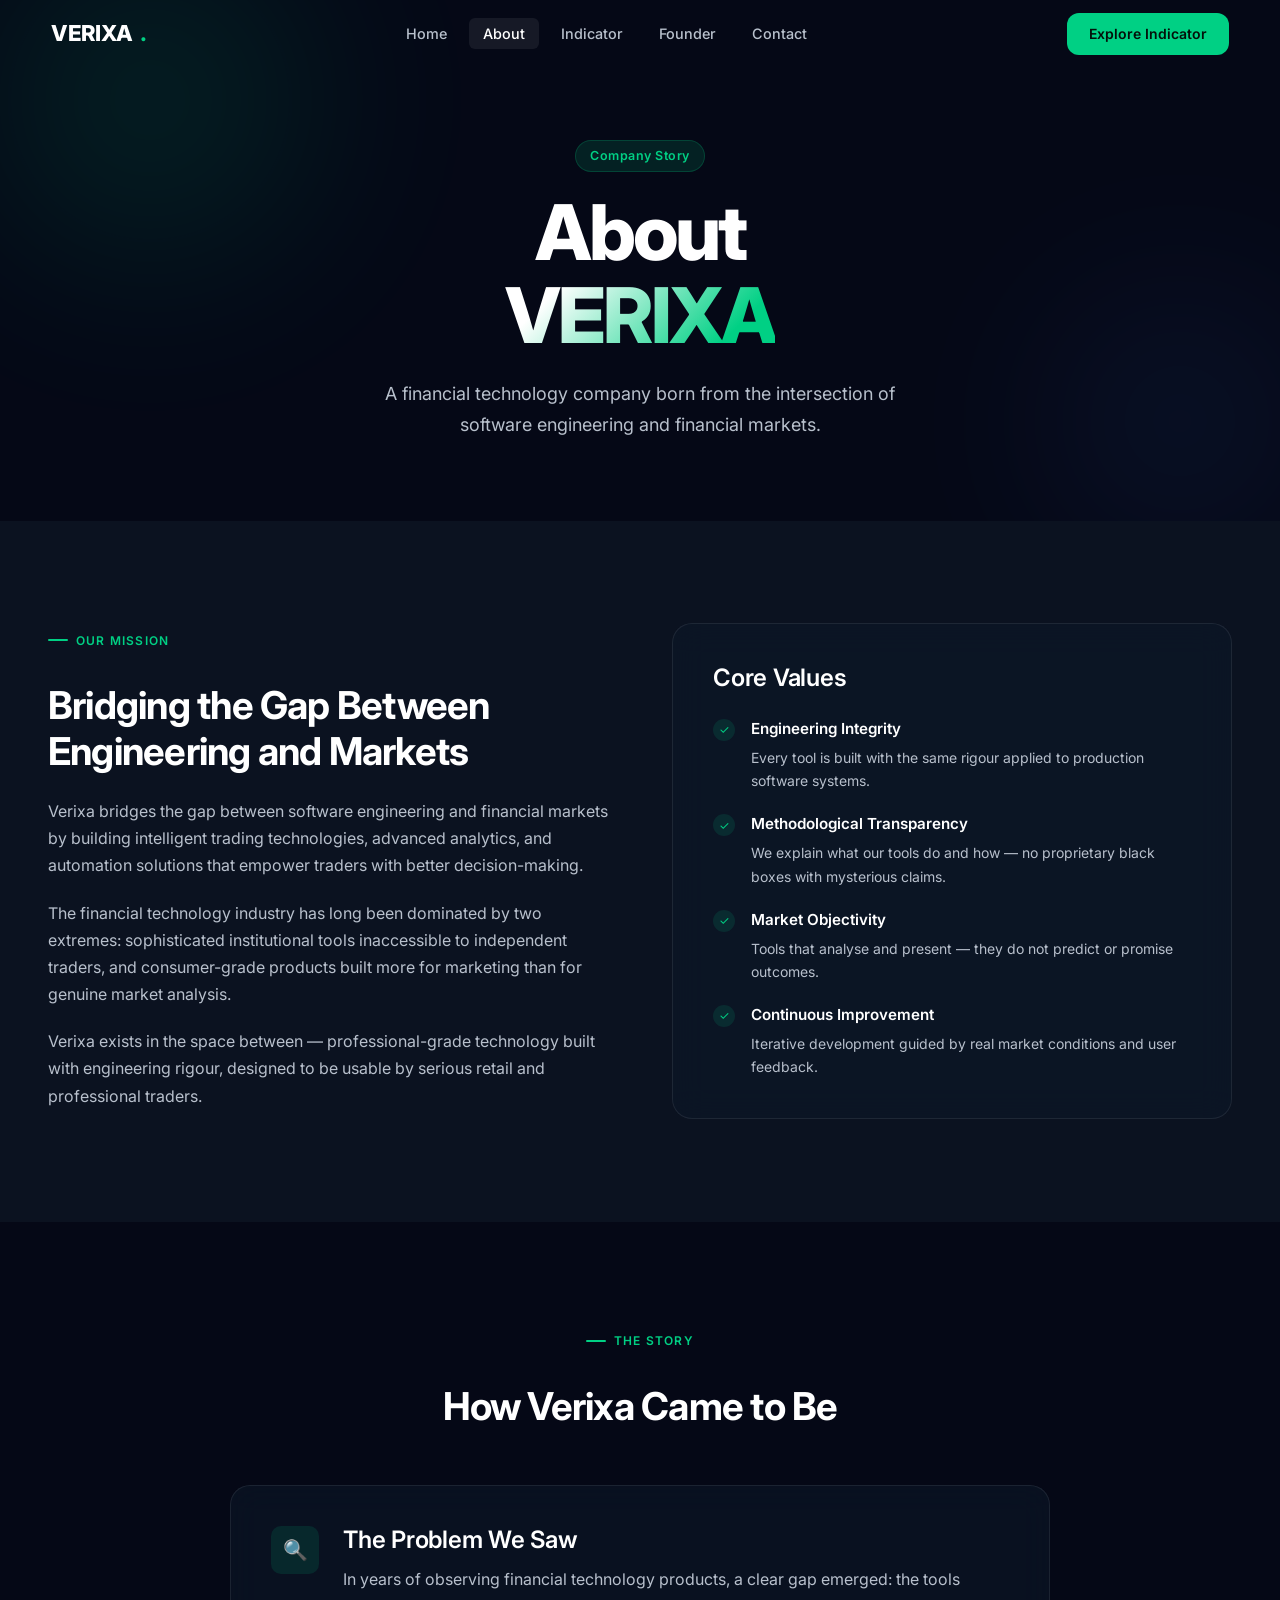
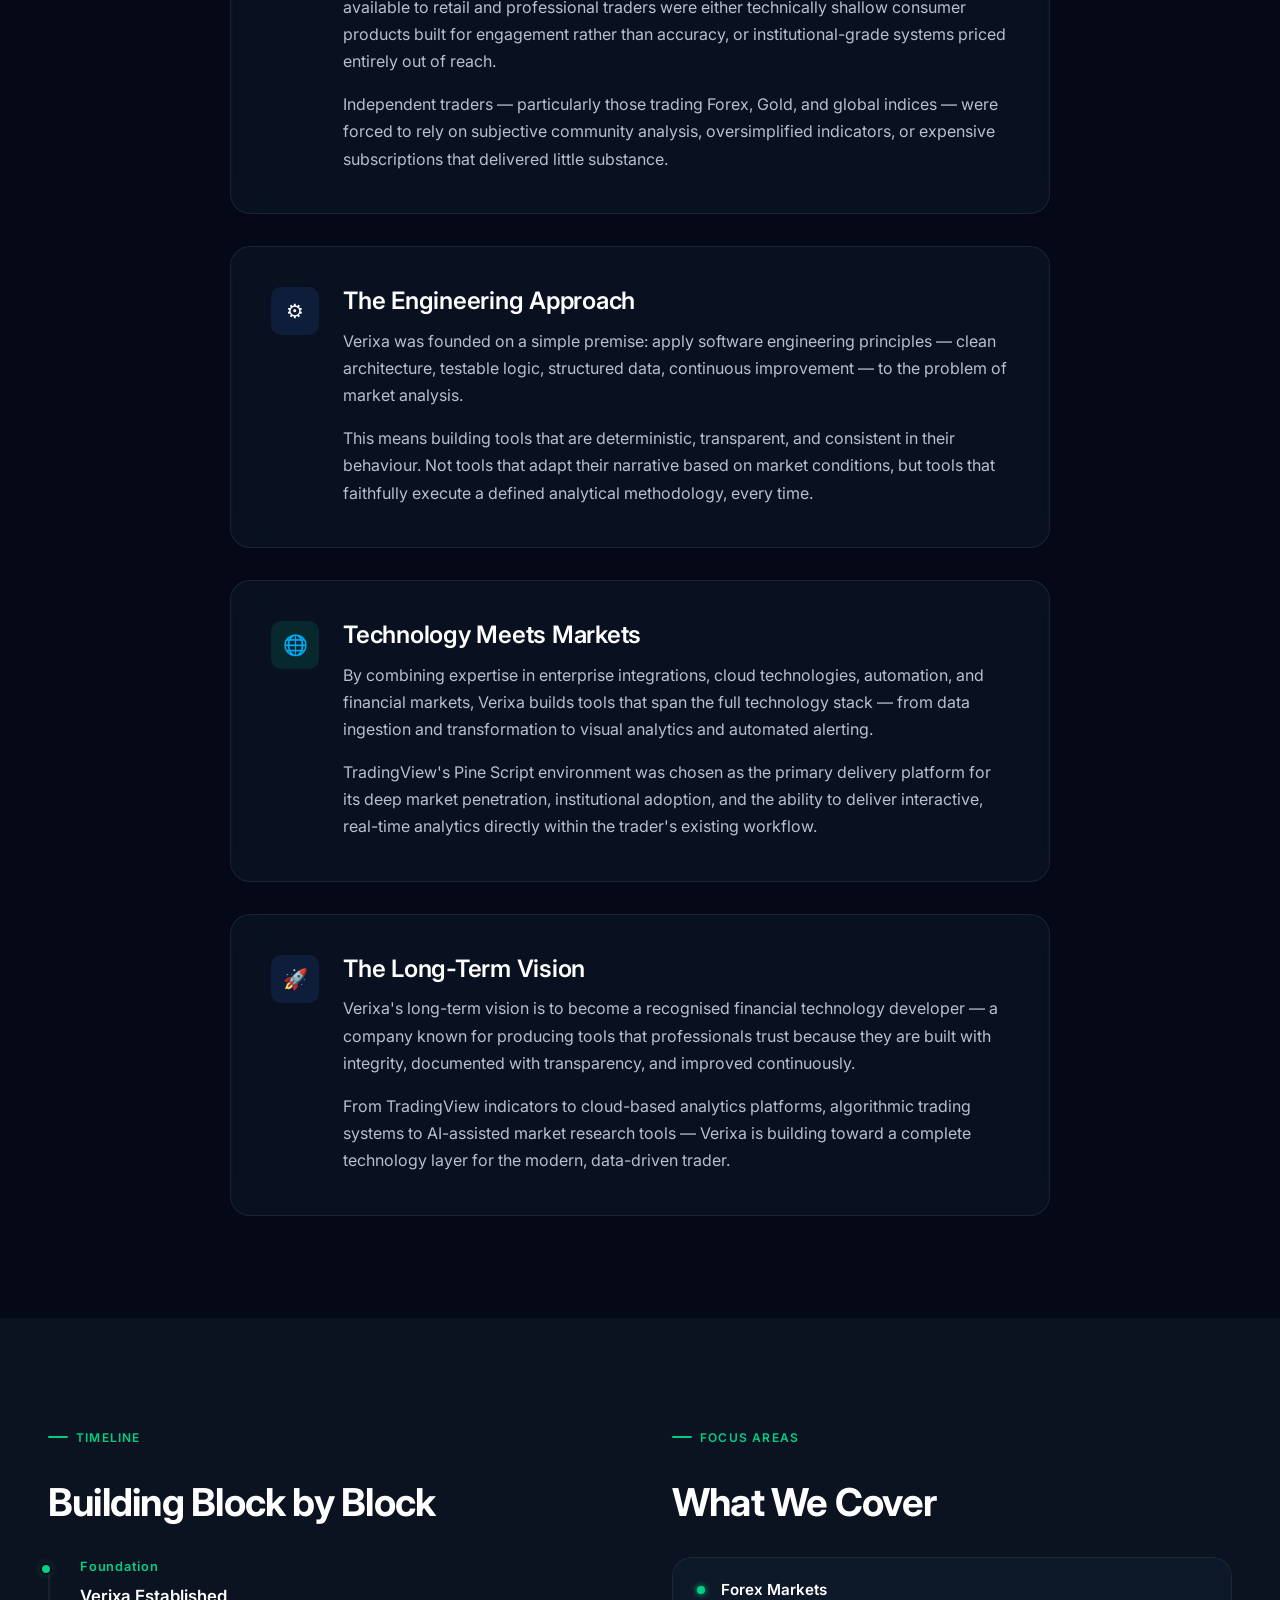
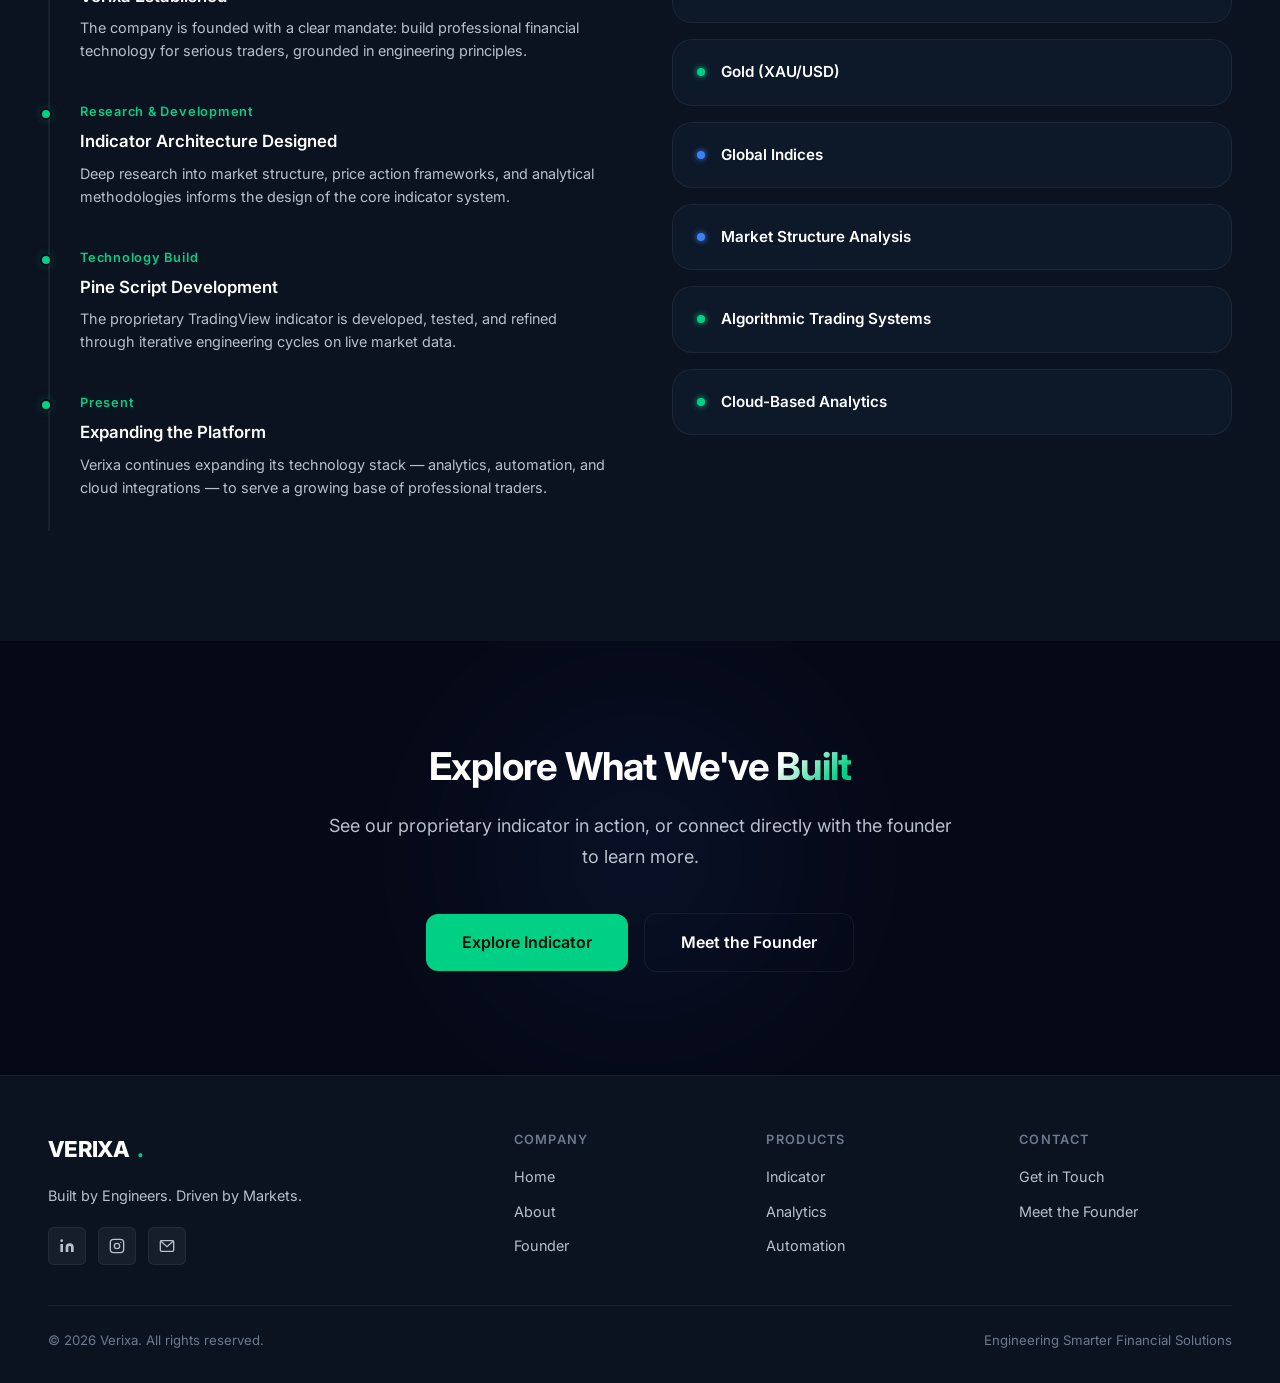
==== about.html @ dce93d3b "Add files via upload" ====
<!DOCTYPE html>
<html lang="en">
<head>
<meta charset="UTF-8" />
<meta name="viewport" content="width=device-width, initial-scale=1.0" />
<title>About — VERIXA | Engineering Smarter Financial Solutions</title>
<meta name="description" content="Learn the story behind Verixa — how a software engineer combined engineering expertise with financial markets to build professional trading technology." />
<link rel="preconnect" href="https://fonts.googleapis.com" />
<link rel="preconnect" href="https://fonts.gstatic.com" crossorigin />
<link rel="stylesheet" href="styles.css" />
</head>
<body>

<!-- ═══ NAVBAR ════════════════════════════════ -->
<nav id="navbar">
  <div class="nav-inner">
    <a href="index.html" class="nav-logo">VERIXA<span class="logo-dot">.</span></a>
    <ul class="nav-links">
      <li><a href="index.html">Home</a></li>
      <li><a href="about.html">About</a></li>
      <li><a href="indicator.html">Indicator</a></li>
      <li><a href="founder.html">Founder</a></li>
      <li><a href="contact.html">Contact</a></li>
    </ul>
    <div class="nav-cta">
      <a href="indicator.html" class="btn btn-primary btn-sm">Explore Indicator</a>
    </div>
    <button class="nav-hamburger" id="hamburger" aria-label="Menu">
      <span></span><span></span><span></span>
    </button>
  </div>
</nav>
<div class="mobile-menu" id="mobile-menu">
  <ul>
    <li><a href="index.html">Home</a></li>
    <li><a href="about.html">About</a></li>
    <li><a href="indicator.html">Indicator</a></li>
    <li><a href="founder.html">Founder</a></li>
    <li><a href="contact.html">Contact</a></li>
  </ul>
  <div class="mobile-cta">
    <a href="indicator.html" class="btn btn-primary">Explore Indicator</a>
    <a href="founder.html" class="btn btn-outline">Contact Founder</a>
  </div>
</div>

<!-- ═══ PAGE HERO ══════════════════════════════ -->
<section class="page-hero" style="position:relative; overflow:hidden;">
  <div class="orb orb-green" style="width:500px;height:500px;top:-150px;left:-100px; opacity:0.15;"></div>
  <div class="orb orb-blue"  style="width:400px;height:400px;bottom:-100px;right:-100px; opacity:0.1;"></div>
  <div class="container" style="position:relative;z-index:1;">
    <div class="badge badge-green animate-fadeup" style="margin-bottom:1.25rem;">Company Story</div>
    <h1 class="display-xl animate-fadeup delay-1" style="max-width:700px; margin:0 auto 1.25rem;">About<br><span class="gradient-text">VERIXA</span></h1>
    <p class="body-lg text-muted animate-fadeup delay-2" style="max-width:580px; margin:0 auto;">
      A financial technology company born from the intersection of software engineering and financial markets.
    </p>
  </div>
</section>

<!-- ═══ MISSION ═══════════════════════════════ -->
<section class="section" style="background:var(--bg-primary);">
  <div class="container">
    <div style="display:grid; grid-template-columns:1fr 1fr; gap:4rem; align-items:start;">
      <div class="reveal">
        <div class="section-eyebrow label">Our Mission</div>
        <h2 class="display-md" style="margin:1rem 0 1.5rem;">Bridging the Gap Between Engineering and Markets</h2>
        <p class="body-md text-muted" style="margin-bottom:1.25rem;">
          Verixa bridges the gap between software engineering and financial markets by building intelligent trading technologies, advanced analytics, and automation solutions that empower traders with better decision-making.
        </p>
        <p class="body-md text-muted" style="margin-bottom:1.25rem;">
          The financial technology industry has long been dominated by two extremes: sophisticated institutional tools inaccessible to independent traders, and consumer-grade products built more for marketing than for genuine market analysis.
        </p>
        <p class="body-md text-muted">
          Verixa exists in the space between — professional-grade technology built with engineering rigour, designed to be usable by serious retail and professional traders.
        </p>
      </div>
      <div class="reveal delay-2">
        <div class="glass" style="padding:2.5rem;">
          <h3 class="display-sm" style="margin-bottom:1.5rem;">Core Values</h3>
          <div style="display:flex; flex-direction:column; gap:1.25rem;">
            <div class="feature-item">
              <div class="feature-check">✓</div>
              <div>
                <div style="font-weight:600; font-size:0.95rem; margin-bottom:0.3rem;">Engineering Integrity</div>
                <p class="body-sm text-muted">Every tool is built with the same rigour applied to production software systems.</p>
              </div>
            </div>
            <div class="feature-item">
              <div class="feature-check">✓</div>
              <div>
                <div style="font-weight:600; font-size:0.95rem; margin-bottom:0.3rem;">Methodological Transparency</div>
                <p class="body-sm text-muted">We explain what our tools do and how — no proprietary black boxes with mysterious claims.</p>
              </div>
            </div>
            <div class="feature-item">
              <div class="feature-check">✓</div>
              <div>
                <div style="font-weight:600; font-size:0.95rem; margin-bottom:0.3rem;">Market Objectivity</div>
                <p class="body-sm text-muted">Tools that analyse and present — they do not predict or promise outcomes.</p>
              </div>
            </div>
            <div class="feature-item">
              <div class="feature-check">✓</div>
              <div>
                <div style="font-weight:600; font-size:0.95rem; margin-bottom:0.3rem;">Continuous Improvement</div>
                <p class="body-sm text-muted">Iterative development guided by real market conditions and user feedback.</p>
              </div>
            </div>
          </div>
        </div>
      </div>
    </div>
  </div>
</section>

<!-- ═══ STORY ══════════════════════════════════ -->
<section class="section">
  <div class="container">
    <div class="section-header reveal">
      <div class="section-eyebrow label">The Story</div>
      <h2 class="display-md" style="margin:1rem 0 1rem;">How Verixa Came to Be</h2>
    </div>
    <div style="max-width:820px; margin:0 auto; display:flex; flex-direction:column; gap:2rem;">
      <div class="glass reveal" style="padding:2.5rem;">
        <div style="display:flex; gap:1.5rem; align-items:flex-start;">
          <div style="width:48px; height:48px; background:var(--green-dim); border-radius:10px; display:flex; align-items:center; justify-content:center; flex-shrink:0; font-size:1.25rem;">🔍</div>
          <div>
            <h3 class="display-sm" style="margin-bottom:0.75rem;">The Problem We Saw</h3>
            <p class="body-md text-muted" style="margin-bottom:1rem;">
              In years of observing financial technology products, a clear gap emerged: the tools available to retail and professional traders were either technically shallow consumer products built for engagement rather than accuracy, or institutional-grade systems priced entirely out of reach.
            </p>
            <p class="body-md text-muted">
              Independent traders — particularly those trading Forex, Gold, and global indices — were forced to rely on subjective community analysis, oversimplified indicators, or expensive subscriptions that delivered little substance.
            </p>
          </div>
        </div>
      </div>

      <div class="glass reveal delay-1" style="padding:2.5rem;">
        <div style="display:flex; gap:1.5rem; align-items:flex-start;">
          <div style="width:48px; height:48px; background:var(--blue-dim); border-radius:10px; display:flex; align-items:center; justify-content:center; flex-shrink:0; font-size:1.25rem;">⚙️</div>
          <div>
            <h3 class="display-sm" style="margin-bottom:0.75rem;">The Engineering Approach</h3>
            <p class="body-md text-muted" style="margin-bottom:1rem;">
              Verixa was founded on a simple premise: apply software engineering principles — clean architecture, testable logic, structured data, continuous improvement — to the problem of market analysis.
            </p>
            <p class="body-md text-muted">
              This means building tools that are deterministic, transparent, and consistent in their behaviour. Not tools that adapt their narrative based on market conditions, but tools that faithfully execute a defined analytical methodology, every time.
            </p>
          </div>
        </div>
      </div>

      <div class="glass reveal delay-2" style="padding:2.5rem;">
        <div style="display:flex; gap:1.5rem; align-items:flex-start;">
          <div style="width:48px; height:48px; background:var(--green-dim); border-radius:10px; display:flex; align-items:center; justify-content:center; flex-shrink:0; font-size:1.25rem;">🌐</div>
          <div>
            <h3 class="display-sm" style="margin-bottom:0.75rem;">Technology Meets Markets</h3>
            <p class="body-md text-muted" style="margin-bottom:1rem;">
              By combining expertise in enterprise integrations, cloud technologies, automation, and financial markets, Verixa builds tools that span the full technology stack — from data ingestion and transformation to visual analytics and automated alerting.
            </p>
            <p class="body-md text-muted">
              TradingView's Pine Script environment was chosen as the primary delivery platform for its deep market penetration, institutional adoption, and the ability to deliver interactive, real-time analytics directly within the trader's existing workflow.
            </p>
          </div>
        </div>
      </div>

      <div class="glass reveal delay-3" style="padding:2.5rem;">
        <div style="display:flex; gap:1.5rem; align-items:flex-start;">
          <div style="width:48px; height:48px; background:var(--blue-dim); border-radius:10px; display:flex; align-items:center; justify-content:center; flex-shrink:0; font-size:1.25rem;">🚀</div>
          <div>
            <h3 class="display-sm" style="margin-bottom:0.75rem;">The Long-Term Vision</h3>
            <p class="body-md text-muted" style="margin-bottom:1rem;">
              Verixa's long-term vision is to become a recognised financial technology developer — a company known for producing tools that professionals trust because they are built with integrity, documented with transparency, and improved continuously.
            </p>
            <p class="body-md text-muted">
              From TradingView indicators to cloud-based analytics platforms, algorithmic trading systems to AI-assisted market research tools — Verixa is building toward a complete technology layer for the modern, data-driven trader.
            </p>
          </div>
        </div>
      </div>
    </div>
  </div>
</section>

<!-- ═══ TIMELINE ═══════════════════════════════ -->
<section class="section" style="background:var(--bg-primary);">
  <div class="container">
    <div style="display:grid; grid-template-columns:1fr 1fr; gap:4rem; align-items:start;">
      <div class="reveal">
        <div class="section-eyebrow label">Timeline</div>
        <h2 class="display-md" style="margin:1rem 0 2rem;">Building Block by Block</h2>
        <div class="timeline">
          <div class="timeline-item">
            <div class="timeline-year">Foundation</div>
            <div class="timeline-title">Verixa Established</div>
            <div class="timeline-desc">The company is founded with a clear mandate: build professional financial technology for serious traders, grounded in engineering principles.</div>
          </div>
          <div class="timeline-item">
            <div class="timeline-year">Research & Development</div>
            <div class="timeline-title">Indicator Architecture Designed</div>
            <div class="timeline-desc">Deep research into market structure, price action frameworks, and analytical methodologies informs the design of the core indicator system.</div>
          </div>
          <div class="timeline-item">
            <div class="timeline-year">Technology Build</div>
            <div class="timeline-title">Pine Script Development</div>
            <div class="timeline-desc">The proprietary TradingView indicator is developed, tested, and refined through iterative engineering cycles on live market data.</div>
          </div>
          <div class="timeline-item">
            <div class="timeline-year">Present</div>
            <div class="timeline-title">Expanding the Platform</div>
            <div class="timeline-desc">Verixa continues expanding its technology stack — analytics, automation, and cloud integrations — to serve a growing base of professional traders.</div>
          </div>
        </div>
      </div>
      <div class="reveal delay-2">
        <div class="section-eyebrow label">Focus Areas</div>
        <h2 class="display-md" style="margin:1rem 0 2rem;">What We Cover</h2>
        <div style="display:flex; flex-direction:column; gap:1rem;">
          <div class="card" style="padding:1.25rem 1.5rem;">
            <div class="flex items-center gap-2">
              <div style="width:8px;height:8px;border-radius:50%;background:var(--green);flex-shrink:0;box-shadow:0 0 6px var(--green);"></div>
              <span style="font-weight:600; font-size:0.95rem;">Forex Markets</span>
            </div>
          </div>
          <div class="card" style="padding:1.25rem 1.5rem;">
            <div class="flex items-center gap-2">
              <div style="width:8px;height:8px;border-radius:50%;background:var(--green);flex-shrink:0;box-shadow:0 0 6px var(--green);"></div>
              <span style="font-weight:600; font-size:0.95rem;">Gold (XAU/USD)</span>
            </div>
          </div>
          <div class="card" style="padding:1.25rem 1.5rem;">
            <div class="flex items-center gap-2">
              <div style="width:8px;height:8px;border-radius:50%;background:var(--blue);flex-shrink:0;box-shadow:0 0 6px var(--blue);"></div>
              <span style="font-weight:600; font-size:0.95rem;">Global Indices</span>
            </div>
          </div>
          <div class="card" style="padding:1.25rem 1.5rem;">
            <div class="flex items-center gap-2">
              <div style="width:8px;height:8px;border-radius:50%;background:var(--blue);flex-shrink:0;box-shadow:0 0 6px var(--blue);"></div>
              <span style="font-weight:600; font-size:0.95rem;">Market Structure Analysis</span>
            </div>
          </div>
          <div class="card" style="padding:1.25rem 1.5rem;">
            <div class="flex items-center gap-2">
              <div style="width:8px;height:8px;border-radius:50%;background:var(--green);flex-shrink:0;box-shadow:0 0 6px var(--green);"></div>
              <span style="font-weight:600; font-size:0.95rem;">Algorithmic Trading Systems</span>
            </div>
          </div>
          <div class="card" style="padding:1.25rem 1.5rem;">
            <div class="flex items-center gap-2">
              <div style="width:8px;height:8px;border-radius:50%;background:var(--green);flex-shrink:0;box-shadow:0 0 6px var(--green);"></div>
              <span style="font-weight:600; font-size:0.95rem;">Cloud-Based Analytics</span>
            </div>
          </div>
        </div>
      </div>
    </div>
  </div>
</section>

<!-- ═══ CTA ════════════════════════════════════ -->
<section class="section" style="position:relative; overflow:hidden;">
  <div class="orb orb-blue" style="width:500px;height:500px;top:50%;left:50%;transform:translate(-50%,-50%); opacity:0.1;"></div>
  <div class="container" style="position:relative;z-index:1;">
    <div class="reveal" style="text-align:center; max-width:640px; margin:0 auto;">
      <h2 class="display-md" style="margin-bottom:1.25rem;">Explore What We've <span class="gradient-text">Built</span></h2>
      <p class="body-lg text-muted" style="margin-bottom:2.5rem;">See our proprietary indicator in action, or connect directly with the founder to learn more.</p>
      <div class="flex items-center justify-center gap-2" style="flex-wrap:wrap;">
        <a href="indicator.html" class="btn btn-primary btn-lg">Explore Indicator</a>
        <a href="founder.html" class="btn btn-outline btn-lg">Meet the Founder</a>
      </div>
    </div>
  </div>
</section>

<!-- ═══ FOOTER ════════════════════════════════ -->
<footer id="footer">
  <div class="container">
    <div class="footer-grid">
      <div class="footer-brand">
        <a href="index.html" class="nav-logo" style="display:inline-flex; margin-bottom:0.5rem;">VERIXA<span class="logo-dot">.</span></a>
        <p class="tagline">Built by Engineers. Driven by Markets.</p>
        <div class="footer-socials">
          <a href="https://www.linkedin.com/in/mohamedhanas" target="_blank" rel="noopener" class="footer-social-btn" aria-label="LinkedIn">
            <svg width="16" height="16" viewBox="0 0 24 24" fill="currentColor"><path d="M16 8a6 6 0 0 1 6 6v7h-4v-7a2 2 0 0 0-2-2 2 2 0 0 0-2 2v7h-4v-7a6 6 0 0 1 6-6zM2 9h4v12H2z"/><circle cx="4" cy="4" r="2"/></svg>
          </a>
          <a href="https://www.instagram.com/the.pipsociety?igsh=Z25vYmlnbmc1anJz&utm_source=qr" target="_blank" rel="noopener" class="footer-social-btn" aria-label="Instagram">
            <svg width="16" height="16" viewBox="0 0 24 24" fill="none" stroke="currentColor" stroke-width="2" stroke-linecap="round" stroke-linejoin="round"><rect x="2" y="2" width="20" height="20" rx="5" ry="5"/><circle cx="12" cy="12" r="4"/><circle cx="17.5" cy="6.5" r="1" fill="currentColor" stroke="none"/></svg>
          </a>
          <a href="mailto:mohamedhanaskkl@gmail.com" class="footer-social-btn" aria-label="Email">
            <svg width="16" height="16" viewBox="0 0 24 24" fill="none" stroke="currentColor" stroke-width="2"><rect x="2" y="4" width="20" height="16" rx="2"/><polyline points="2,4 12,13 22,4"/></svg>
          </a>
        </div>
      </div>
      <div class="footer-col">
        <h4>Company</h4>
        <ul>
          <li><a href="index.html">Home</a></li>
          <li><a href="about.html">About</a></li>
          <li><a href="founder.html">Founder</a></li>
        </ul>
      </div>
      <div class="footer-col">
        <h4>Products</h4>
        <ul>
          <li><a href="indicator.html">Indicator</a></li>
          <li><a href="indicator.html">Analytics</a></li>
          <li><a href="indicator.html">Automation</a></li>
        </ul>
      </div>
      <div class="footer-col">
        <h4>Contact</h4>
        <ul>
          <li><a href="contact.html">Get in Touch</a></li>
          <li><a href="founder.html">Meet the Founder</a></li>
        </ul>
      </div>
    </div>
    <div class="footer-bottom">
      <span>© 2026 Verixa. All rights reserved.</span>
      <span>Engineering Smarter Financial Solutions</span>
    </div>
  </div>
</footer>

<script src="script.js"></script>
</body>
</html>
---- styles.css ----
/* =============================================
   VERIXA — Global Design System
   Built by Engineers. Driven by Markets.
   ============================================= */

@import url('https://fonts.googleapis.com/css2?family=Inter:wght@300;400;500;600;700;800;900&display=swap');

:root {
  --bg-base:        #050816;
  --bg-primary:     #0B1220;
  --bg-card:        #0D1829;
  --bg-card-hover:  #111f35;
  --green:          #00D084;
  --green-dim:      rgba(0, 208, 132, 0.12);
  --green-glow:     rgba(0, 208, 132, 0.25);
  --blue:           #3B82F6;
  --blue-dim:       rgba(59, 130, 246, 0.12);
  --blue-glow:      rgba(59, 130, 246, 0.25);
  --text:           #FFFFFF;
  --text-muted:     #B8C0CC;
  --text-subtle:    #6B7A8F;
  --border:         rgba(255,255,255,0.06);
  --border-active:  rgba(0, 208, 132, 0.3);
  --radius-sm:      6px;
  --radius-md:      12px;
  --radius-lg:      20px;
  --radius-xl:      28px;
  --transition:     all 0.25s cubic-bezier(0.4, 0, 0.2, 1);
  --font:           'Inter', system-ui, sans-serif;
}

*, *::before, *::after { box-sizing: border-box; margin: 0; padding: 0; }

html { scroll-behavior: smooth; font-size: 16px; }

body {
  font-family: var(--font);
  background: var(--bg-base);
  color: var(--text);
  line-height: 1.6;
  -webkit-font-smoothing: antialiased;
  overflow-x: hidden;
}

/* ─── SCROLLBAR ─────────────────────────────── */
::-webkit-scrollbar { width: 6px; }
::-webkit-scrollbar-track { background: var(--bg-base); }
::-webkit-scrollbar-thumb { background: #1e2d45; border-radius: 3px; }
::-webkit-scrollbar-thumb:hover { background: var(--green); }

/* ─── TYPOGRAPHY ────────────────────────────── */
h1, h2, h3, h4, h5 { line-height: 1.2; font-weight: 700; letter-spacing: -0.02em; }

.display-xl { font-size: clamp(2.4rem, 6vw, 4.8rem); font-weight: 800; line-height: 1.08; letter-spacing: -0.04em; }
.display-lg { font-size: clamp(2rem, 4.5vw, 3.6rem); font-weight: 700; letter-spacing: -0.03em; }
.display-md { font-size: clamp(1.5rem, 3vw, 2.4rem); font-weight: 700; letter-spacing: -0.02em; }
.display-sm { font-size: clamp(1.15rem, 2vw, 1.5rem); font-weight: 600; letter-spacing: -0.01em; }

.body-lg   { font-size: 1.125rem; line-height: 1.75; }
.body-md   { font-size: 1rem;     line-height: 1.7; }
.body-sm   { font-size: 0.875rem; line-height: 1.65; }
.label     { font-size: 0.75rem;  font-weight: 600; letter-spacing: 0.1em; text-transform: uppercase; }

.text-green   { color: var(--green); }
.text-blue    { color: var(--blue); }
.text-muted   { color: var(--text-muted); }
.text-subtle  { color: var(--text-subtle); }

/* ─── GRADIENT TEXT ─────────────────────────── */
.gradient-text {
  background: linear-gradient(135deg, #fff 20%, var(--green) 80%);
  -webkit-background-clip: text;
  -webkit-text-fill-color: transparent;
  background-clip: text;
}
.gradient-text-blue {
  background: linear-gradient(135deg, #fff 20%, var(--blue) 80%);
  -webkit-background-clip: text;
  -webkit-text-fill-color: transparent;
  background-clip: text;
}

/* ─── BUTTONS ───────────────────────────────── */
.btn {
  display: inline-flex; align-items: center; gap: 8px;
  padding: 13px 28px; border-radius: var(--radius-md);
  font-family: var(--font); font-size: 0.9375rem; font-weight: 600;
  text-decoration: none; border: none; cursor: pointer;
  transition: var(--transition); white-space: nowrap; position: relative; overflow: hidden;
}
.btn-primary {
  background: var(--green);
  color: #04100a;
}
.btn-primary:hover {
  background: #00e891;
  box-shadow: 0 0 28px var(--green-glow), 0 4px 20px rgba(0,208,132,0.3);
  transform: translateY(-1px);
}
.btn-outline {
  background: transparent;
  color: var(--text);
  border: 1px solid var(--border);
}
.btn-outline:hover {
  border-color: rgba(255,255,255,0.25);
  background: rgba(255,255,255,0.05);
  transform: translateY(-1px);
}
.btn-ghost {
  background: transparent; color: var(--text-muted);
  padding: 10px 20px;
}
.btn-ghost:hover { color: var(--text); }
.btn-sm { padding: 10px 22px; font-size: 0.875rem; }
.btn-lg { padding: 16px 36px; font-size: 1rem; }

/* ─── NAVIGATION ────────────────────────────── */
#navbar {
  position: fixed; top: 0; left: 0; right: 0; z-index: 1000;
  padding: 0 clamp(1.5rem, 4vw, 4rem);
  transition: var(--transition);
  background: transparent;
}
#navbar.scrolled {
  background: rgba(5, 8, 22, 0.88);
  backdrop-filter: blur(20px) saturate(180%);
  -webkit-backdrop-filter: blur(20px) saturate(180%);
  border-bottom: 1px solid var(--border);
}
.nav-inner {
  max-width: 1280px; margin: 0 auto;
  display: flex; align-items: center; justify-content: space-between;
  height: 68px;
}
.nav-logo {
  font-size: 1.375rem; font-weight: 800; letter-spacing: -0.03em;
  color: var(--text); text-decoration: none; display: flex; align-items: center; gap: 8px;
}
.nav-logo .logo-dot { color: var(--green); }
.nav-links {
  display: flex; align-items: center; gap: 8px; list-style: none;
}
.nav-links a {
  color: var(--text-muted); text-decoration: none;
  font-size: 0.9rem; font-weight: 500; padding: 7px 14px;
  border-radius: var(--radius-sm); transition: var(--transition);
}
.nav-links a:hover, .nav-links a.active { color: var(--text); background: rgba(255,255,255,0.07); }
.nav-cta { display: flex; align-items: center; gap: 12px; }
.nav-hamburger {
  display: none; flex-direction: column; gap: 5px;
  cursor: pointer; padding: 8px; background: none; border: none;
}
.nav-hamburger span {
  width: 24px; height: 2px; background: var(--text-muted);
  border-radius: 2px; transition: var(--transition); display: block;
}
.mobile-menu {
  display: none; position: fixed; top: 68px; left: 0; right: 0;
  background: rgba(5,8,22,0.97); backdrop-filter: blur(20px);
  border-bottom: 1px solid var(--border); padding: 1.5rem; z-index: 999;
}
.mobile-menu.open { display: block; }
.mobile-menu ul { list-style: none; display: flex; flex-direction: column; gap: 6px; }
.mobile-menu a {
  display: block; padding: 12px 16px; color: var(--text-muted);
  text-decoration: none; font-weight: 500; border-radius: var(--radius-sm);
  transition: var(--transition);
}
.mobile-menu a:hover { color: var(--text); background: rgba(255,255,255,0.07); }
.mobile-menu .mobile-cta { margin-top: 1.25rem; display: flex; flex-direction: column; gap: 10px; }

/* ─── LAYOUT CONTAINERS ─────────────────────── */
.container {
  max-width: 1280px; margin: 0 auto;
  padding: 0 clamp(1.25rem, 4vw, 3rem);
}
.section { padding: clamp(4rem, 8vw, 7rem) 0; position: relative; }
.section-sm { padding: clamp(2.5rem, 5vw, 4rem) 0; }
.section-header { text-align: center; max-width: 700px; margin: 0 auto 3.5rem; }
.section-eyebrow {
  display: inline-flex; align-items: center; gap: 8px;
  color: var(--green); margin-bottom: 1rem;
}
.section-eyebrow::before {
  content: ''; display: block; width: 20px; height: 2px;
  background: var(--green); border-radius: 2px;
}

/* ─── CARDS ─────────────────────────────────── */
.card {
  background: var(--bg-card);
  border: 1px solid var(--border);
  border-radius: var(--radius-lg);
  padding: 2rem;
  transition: var(--transition);
  position: relative; overflow: hidden;
}
.card:hover {
  border-color: rgba(0,208,132,0.2);
  background: var(--bg-card-hover);
  transform: translateY(-3px);
  box-shadow: 0 20px 50px rgba(0,0,0,0.35);
}
.card-icon {
  width: 48px; height: 48px; border-radius: var(--radius-sm);
  background: var(--green-dim); display: flex; align-items: center; justify-content: center;
  margin-bottom: 1.25rem; font-size: 1.25rem;
}
.card-icon.blue { background: var(--blue-dim); }
.card-title { font-size: 1.0625rem; font-weight: 600; margin-bottom: 0.6rem; }
.card-body { color: var(--text-muted); font-size: 0.9rem; line-height: 1.65; }

/* ─── GLASS CARD ─────────────────────────────── */
.glass {
  background: rgba(13, 24, 41, 0.6);
  backdrop-filter: blur(16px);
  -webkit-backdrop-filter: blur(16px);
  border: 1px solid rgba(255,255,255,0.08);
  border-radius: var(--radius-lg);
}

/* ─── BADGE / TAG ────────────────────────────── */
.badge {
  display: inline-flex; align-items: center; gap: 6px;
  padding: 5px 14px; border-radius: 100px;
  font-size: 0.78rem; font-weight: 600; letter-spacing: 0.04em;
}
.badge-green { background: var(--green-dim); color: var(--green); border: 1px solid rgba(0,208,132,0.2); }
.badge-blue  { background: var(--blue-dim);  color: var(--blue);  border: 1px solid rgba(59,130,246,0.2); }

/* ─── GRID LAYOUTS ───────────────────────────── */
.grid-2 { display: grid; grid-template-columns: repeat(2, 1fr); gap: 1.5rem; }
.grid-3 { display: grid; grid-template-columns: repeat(3, 1fr); gap: 1.5rem; }
.grid-4 { display: grid; grid-template-columns: repeat(4, 1fr); gap: 1.25rem; }

/* ─── DIVIDER ────────────────────────────────── */
.divider { width: 100%; height: 1px; background: var(--border); margin: 0; }

/* ─── STAT COUNTER ───────────────────────────── */
.stat-value { font-size: clamp(2rem, 4vw, 3.25rem); font-weight: 800; letter-spacing: -0.04em; color: var(--text); }
.stat-label { font-size: 0.875rem; color: var(--text-muted); font-weight: 500; margin-top: 4px; }

/* ─── ANIMATIONS ─────────────────────────────── */
@keyframes fadeUp {
  from { opacity: 0; transform: translateY(28px); }
  to   { opacity: 1; transform: translateY(0); }
}
@keyframes fadeIn {
  from { opacity: 0; } to { opacity: 1; }
}
@keyframes pulse-glow {
  0%, 100% { box-shadow: 0 0 20px var(--green-glow); }
  50%       { box-shadow: 0 0 45px var(--green-glow), 0 0 80px rgba(0,208,132,0.12); }
}
@keyframes float {
  0%, 100% { transform: translateY(0); }
  50%       { transform: translateY(-12px); }
}
@keyframes gridMove {
  from { background-position: 0 0; }
  to   { background-position: 40px 40px; }
}
@keyframes shimmer {
  from { background-position: -200% 0; }
  to   { background-position:  200% 0; }
}
@keyframes rotateSlow {
  from { transform: rotate(0deg); }
  to   { transform: rotate(360deg); }
}
@keyframes blinkCaret {
  0%, 100% { opacity: 1; } 50% { opacity: 0; }
}

.animate-fadeup   { animation: fadeUp 0.65s cubic-bezier(0.4, 0, 0.2, 1) both; }
.animate-fadein   { animation: fadeIn 0.65s both; }
.delay-1 { animation-delay: 0.1s; }
.delay-2 { animation-delay: 0.2s; }
.delay-3 { animation-delay: 0.3s; }
.delay-4 { animation-delay: 0.4s; }
.delay-5 { animation-delay: 0.5s; }

/* scroll-reveal */
.reveal { opacity: 0; transform: translateY(30px); transition: opacity 0.7s ease, transform 0.7s ease; }
.reveal.visible { opacity: 1; transform: translateY(0); }

/* ─── FORM ELEMENTS ──────────────────────────── */
.form-group { display: flex; flex-direction: column; gap: 8px; }
.form-label { font-size: 0.875rem; font-weight: 500; color: var(--text-muted); }
.form-input, .form-select, .form-textarea {
  width: 100%; padding: 13px 16px;
  background: rgba(11, 18, 32, 0.8); border: 1px solid var(--border);
  border-radius: var(--radius-md); color: var(--text);
  font-family: var(--font); font-size: 0.9375rem;
  transition: var(--transition); outline: none;
}
.form-textarea { resize: vertical; min-height: 130px; }
.form-input::placeholder, .form-textarea::placeholder { color: var(--text-subtle); }
.form-input:focus, .form-select:focus, .form-textarea:focus {
  border-color: var(--green); box-shadow: 0 0 0 3px var(--green-dim);
}
.form-select option { background: var(--bg-primary); color: var(--text); }
.form-grid { display: grid; grid-template-columns: 1fr 1fr; gap: 1.25rem; }

/* ─── FOOTER ─────────────────────────────────── */
#footer {
  background: var(--bg-primary);
  border-top: 1px solid var(--border);
  padding: 3.5rem 0 2rem;
}
.footer-grid { display: grid; grid-template-columns: 2fr 1fr 1fr 1fr; gap: 2.5rem; }
.footer-brand .tagline { color: var(--text-muted); font-size: 0.9rem; margin-top: 0.6rem; max-width: 260px; }
.footer-col h4 { font-size: 0.8rem; font-weight: 600; letter-spacing: 0.1em; text-transform: uppercase; color: var(--text-subtle); margin-bottom: 1.1rem; }
.footer-col ul { list-style: none; display: flex; flex-direction: column; gap: 0.55rem; }
.footer-col a { color: var(--text-muted); text-decoration: none; font-size: 0.9rem; transition: var(--transition); }
.footer-col a:hover { color: var(--text); }
.footer-socials { display: flex; gap: 12px; margin-top: 1.25rem; }
.footer-social-btn {
  width: 38px; height: 38px; border-radius: var(--radius-sm);
  background: rgba(255,255,255,0.05); border: 1px solid var(--border);
  display: flex; align-items: center; justify-content: center;
  color: var(--text-muted); text-decoration: none; font-size: 1rem;
  transition: var(--transition);
}
.footer-social-btn:hover { background: var(--green-dim); border-color: var(--border-active); color: var(--green); }
.footer-bottom {
  display: flex; align-items: center; justify-content: space-between;
  margin-top: 2.5rem; padding-top: 1.5rem; border-top: 1px solid var(--border);
  font-size: 0.825rem; color: var(--text-subtle);
}

/* ─── PAGE HERO ──────────────────────────────── */
.page-hero {
  padding: 140px 0 80px;
  text-align: center; position: relative;
}

/* ─── TECH STACK PILLS ───────────────────────── */
.tech-pill {
  display: inline-flex; align-items: center; gap: 8px;
  padding: 10px 20px; border-radius: 100px;
  background: var(--bg-card); border: 1px solid var(--border);
  font-size: 0.875rem; font-weight: 500; color: var(--text-muted);
  transition: var(--transition);
}
.tech-pill:hover { border-color: rgba(59,130,246,0.35); color: var(--text); background: var(--bg-card-hover); }
.tech-pill .pill-icon { font-size: 1.1rem; }

/* ─── TIMELINE ───────────────────────────────── */
.timeline { position: relative; padding-left: 2rem; }
.timeline::before { content: ''; position: absolute; left: 0; top: 8px; bottom: 8px; width: 2px; background: var(--border); }
.timeline-item { position: relative; padding-bottom: 2.5rem; }
.timeline-item::before {
  content: ''; position: absolute; left: -2.5rem; top: 6px;
  width: 12px; height: 12px; border-radius: 50%;
  background: var(--green); border: 2px solid var(--bg-base);
  box-shadow: 0 0 10px var(--green-glow);
}
.timeline-year { color: var(--green); font-size: 0.8rem; font-weight: 600; letter-spacing: 0.06em; margin-bottom: 0.35rem; }
.timeline-title { font-size: 1.05rem; font-weight: 600; margin-bottom: 0.4rem; }
.timeline-desc { color: var(--text-muted); font-size: 0.9rem; line-height: 1.6; }

/* ─── PROFILE ────────────────────────────────── */
.profile-image-wrap {
  width: 200px; height: 200px; border-radius: 50%;
  background: linear-gradient(135deg, var(--blue-dim), var(--green-dim));
  border: 2px solid var(--border-active);
  display: flex; align-items: center; justify-content: center;
  position: relative; overflow: hidden;
  box-shadow: 0 0 40px rgba(0,208,132,0.15);
}
.profile-initials {
  font-size: 3.25rem; font-weight: 800; letter-spacing: -0.04em;
  background: linear-gradient(135deg, var(--green), var(--blue));
  -webkit-background-clip: text; -webkit-text-fill-color: transparent;
}

/* ─── FEATURE LIST ───────────────────────────── */
.feature-item { display: flex; gap: 1rem; align-items: flex-start; }
.feature-check {
  width: 22px; height: 22px; border-radius: 50%;
  background: var(--green-dim); color: var(--green);
  display: flex; align-items: center; justify-content: center;
  font-size: 0.75rem; flex-shrink: 0; margin-top: 2px;
}

/* ─── GLOW ORBS (decorative) ─────────────────── */
.orb {
  position: absolute; border-radius: 50%;
  pointer-events: none; filter: blur(80px); opacity: 0.25;
}
.orb-green { background: radial-gradient(circle, var(--green), transparent 70%); }
.orb-blue  { background: radial-gradient(circle, var(--blue),  transparent 70%); }

/* ─── SUCCESS MESSAGE ────────────────────────── */
.success-msg {
  display: none; text-align: center; padding: 2rem;
  border-radius: var(--radius-lg); background: var(--green-dim);
  border: 1px solid rgba(0,208,132,0.25);
}
.success-msg.show { display: block; animation: fadeUp 0.5s ease; }
.success-icon { font-size: 2.5rem; margin-bottom: 0.75rem; }

/* ─── RESPONSIVE ─────────────────────────────── */
@media (max-width: 1024px) {
  .grid-4 { grid-template-columns: repeat(2, 1fr); }
  .footer-grid { grid-template-columns: 1fr 1fr; }
}
@media (max-width: 768px) {
  .grid-2, .grid-3, .grid-4 { grid-template-columns: 1fr; }
  .form-grid { grid-template-columns: 1fr; }
  .nav-links, .nav-cta .btn { display: none; }
  .nav-hamburger { display: flex; }
  .footer-grid { grid-template-columns: 1fr; gap: 2rem; }
  .footer-bottom { flex-direction: column; gap: 0.75rem; text-align: center; }
}
@media (max-width: 480px) {
  .page-hero { padding: 120px 0 60px; }
}

/* ─── UTILITY ────────────────────────────────── */
.flex   { display: flex; }
.flex-col { flex-direction: column; }
.items-center { align-items: center; }
.justify-center { justify-content: center; }
.justify-between { justify-content: space-between; }
.gap-1  { gap: 0.5rem; }
.gap-2  { gap: 1rem; }
.gap-3  { gap: 1.5rem; }
.gap-4  { gap: 2rem; }
.mt-1   { margin-top: 0.5rem; }
.mt-2   { margin-top: 1rem; }
.mt-3   { margin-top: 1.5rem; }
.mt-4   { margin-top: 2rem; }
.mt-6   { margin-top: 3rem; }
.mb-2   { margin-bottom: 1rem; }
.mb-3   { margin-bottom: 1.5rem; }
.text-center { text-align: center; }
.relative { position: relative; }
.overflow-hidden { overflow: hidden; }
.w-full { width: 100%; }
.max-w-2xl { max-width: 680px; }
.max-w-3xl { max-width: 860px; }
.mx-auto { margin-left: auto; margin-right: auto; }
.hidden { display: none; }

/* ─── STATS GRID RESPONSIVE ─────────────────── */
@media (max-width: 640px) {
  .stats-grid { grid-template-columns: repeat(2, 1fr) !important; }
}

/* ─── FOUNDER PROFILE GRID RESPONSIVE ───────── */
@media (max-width: 860px) {
  .profile-grid { grid-template-columns: 1fr !important; }
}
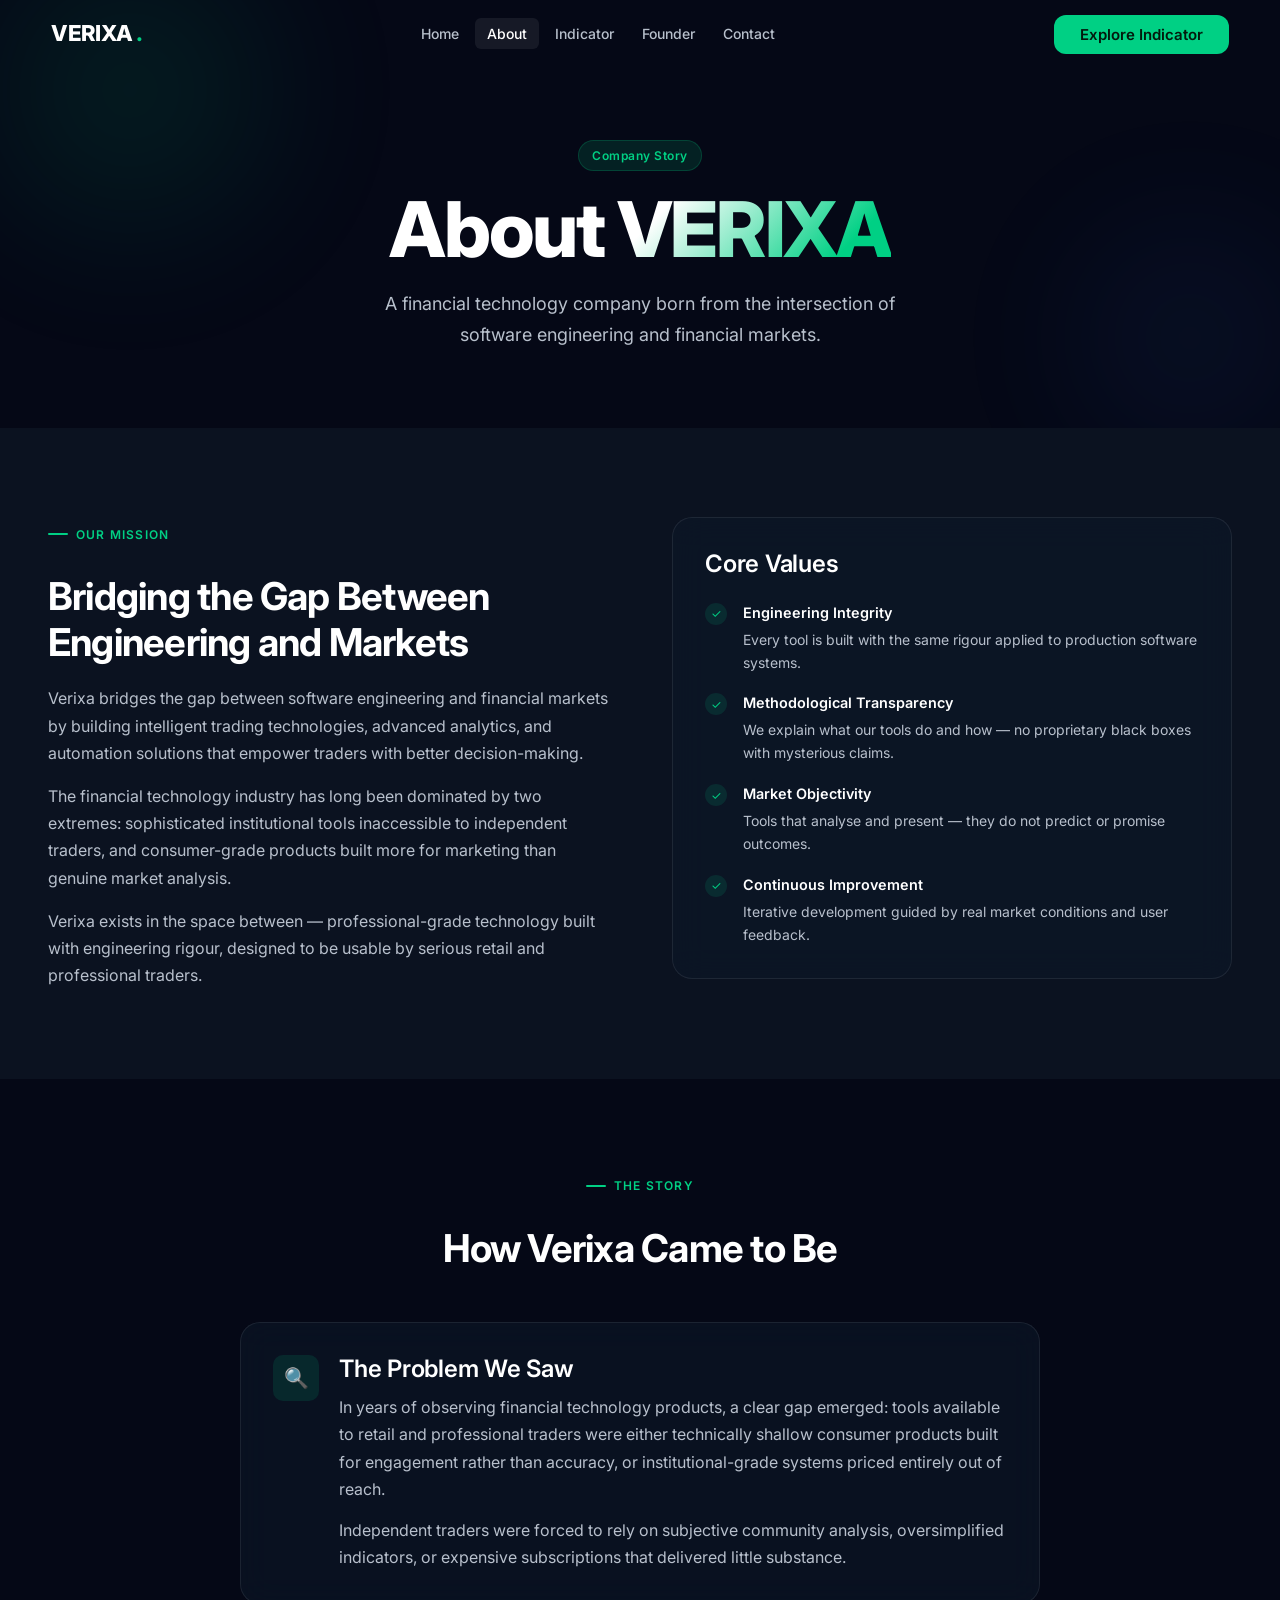
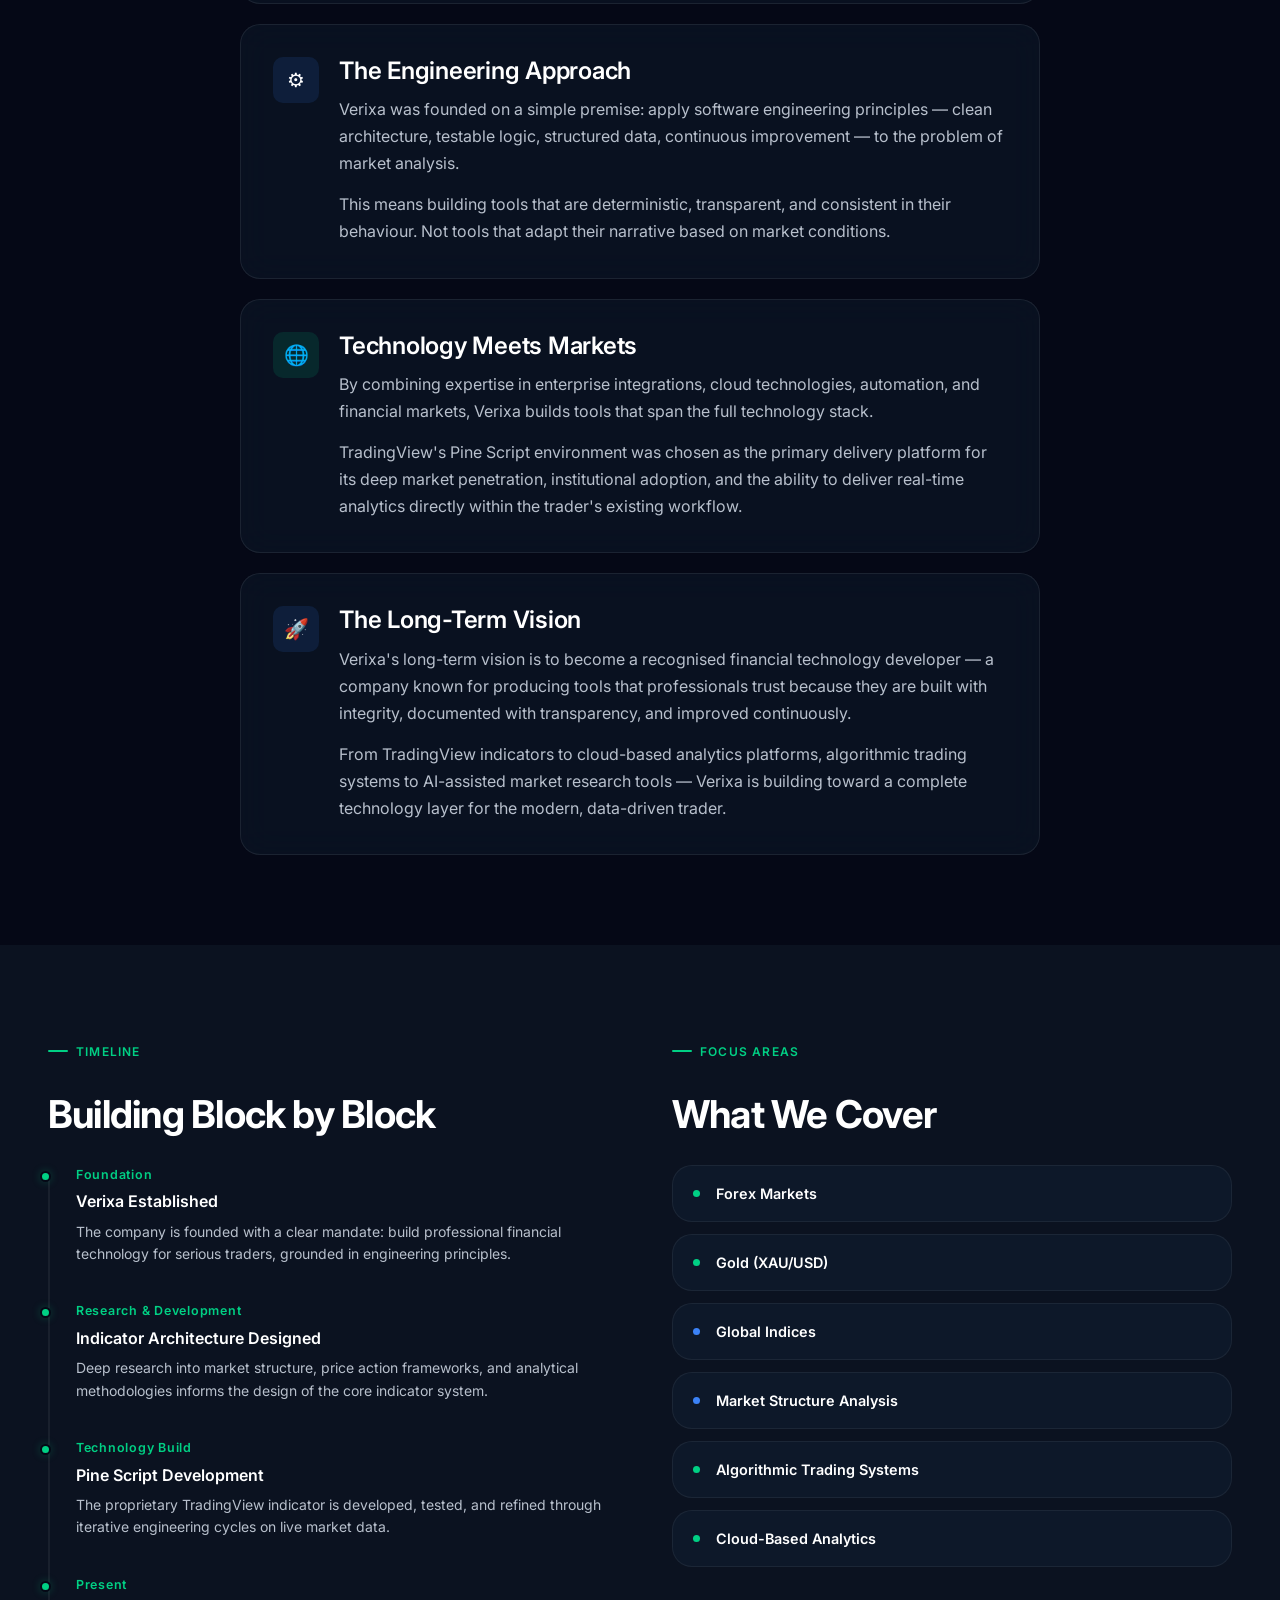
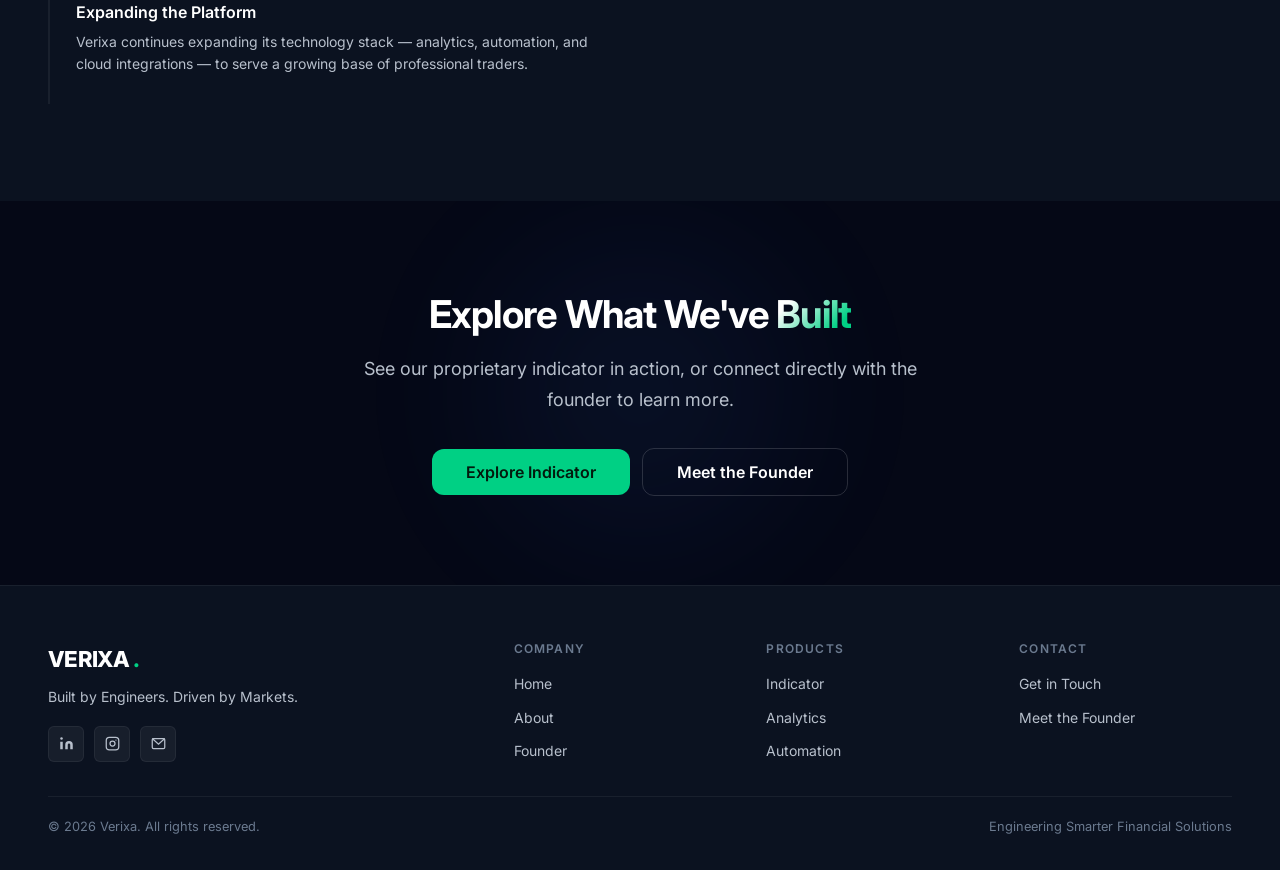
==== commit f9753096: "Add files via upload" ====
--- a/about.html
+++ b/about.html
@@ -1,17 +1,22 @@
 <!DOCTYPE html>
 <html lang="en">
 <head>
-<meta charset="UTF-8" />
-<meta name="viewport" content="width=device-width, initial-scale=1.0" />
+<meta charset="UTF-8"/>
+<meta name="viewport" content="width=device-width, initial-scale=1.0"/>
 <title>About — VERIXA | Engineering Smarter Financial Solutions</title>
-<meta name="description" content="Learn the story behind Verixa — how a software engineer combined engineering expertise with financial markets to build professional trading technology." />
-<link rel="preconnect" href="https://fonts.googleapis.com" />
-<link rel="preconnect" href="https://fonts.gstatic.com" crossorigin />
-<link rel="stylesheet" href="styles.css" />
+<meta name="description" content="Learn the story behind Verixa — how a software engineer combined engineering expertise with financial markets to build professional trading technology."/>
+<link rel="icon" type="image/x-icon" href="favicon.ico"/>
+<link rel="icon" type="image/svg+xml" href="favicon.svg"/>
+<link rel="icon" type="image/png" sizes="32x32" href="favicon.png"/>
+<link rel="apple-touch-icon" sizes="180x180" href="apple-touch-icon.png"/>
+<meta name="theme-color" content="#050816"/>
+<link rel="preconnect" href="https://fonts.googleapis.com"/>
+<link rel="preconnect" href="https://fonts.gstatic.com" crossorigin/>
+<link rel="stylesheet" href="styles.css"/>
 </head>
 <body>
 
-<!-- ═══ NAVBAR ════════════════════════════════ -->
+<!-- NAVBAR -->
 <nav id="navbar">
   <div class="nav-inner">
     <a href="index.html" class="nav-logo">VERIXA<span class="logo-dot">.</span></a>
@@ -25,7 +30,7 @@
     <div class="nav-cta">
       <a href="indicator.html" class="btn btn-primary btn-sm">Explore Indicator</a>
     </div>
-    <button class="nav-hamburger" id="hamburger" aria-label="Menu">
+    <button class="nav-hamburger" id="hamburger" aria-label="Toggle menu">
       <span></span><span></span><span></span>
     </button>
   </div>
@@ -44,65 +49,65 @@
   </div>
 </div>
 
-<!-- ═══ PAGE HERO ══════════════════════════════ -->
-<section class="page-hero" style="position:relative; overflow:hidden;">
-  <div class="orb orb-green" style="width:500px;height:500px;top:-150px;left:-100px; opacity:0.15;"></div>
-  <div class="orb orb-blue"  style="width:400px;height:400px;bottom:-100px;right:-100px; opacity:0.1;"></div>
+<!-- PAGE HERO -->
+<section class="page-hero" style="position:relative;overflow:hidden;">
+  <div class="orb orb-green" style="width:420px;height:420px;top:-120px;left:-80px;opacity:0.14;"></div>
+  <div class="orb orb-blue"  style="width:340px;height:340px;bottom:-80px;right:-80px;opacity:0.1;"></div>
   <div class="container" style="position:relative;z-index:1;">
-    <div class="badge badge-green animate-fadeup" style="margin-bottom:1.25rem;">Company Story</div>
-    <h1 class="display-xl animate-fadeup delay-1" style="max-width:700px; margin:0 auto 1.25rem;">About<br><span class="gradient-text">VERIXA</span></h1>
-    <p class="body-lg text-muted animate-fadeup delay-2" style="max-width:580px; margin:0 auto;">
+    <div class="badge badge-green animate-fadeup" style="margin-bottom:1.1rem;">Company Story</div>
+    <h1 class="display-xl animate-fadeup delay-1" style="max-width:620px;margin:0 auto 1rem;">About <span class="gradient-text">VERIXA</span></h1>
+    <p class="body-lg text-muted animate-fadeup delay-2" style="max-width:520px;margin:0 auto;">
       A financial technology company born from the intersection of software engineering and financial markets.
     </p>
   </div>
 </section>
 
-<!-- ═══ MISSION ═══════════════════════════════ -->
+<!-- MISSION -->
 <section class="section" style="background:var(--bg-primary);">
   <div class="container">
-    <div style="display:grid; grid-template-columns:1fr 1fr; gap:4rem; align-items:start;">
+    <div class="two-col-grid">
       <div class="reveal">
         <div class="section-eyebrow label">Our Mission</div>
-        <h2 class="display-md" style="margin:1rem 0 1.5rem;">Bridging the Gap Between Engineering and Markets</h2>
-        <p class="body-md text-muted" style="margin-bottom:1.25rem;">
+        <h2 class="display-md" style="margin:0.85rem 0 1.25rem;">Bridging the Gap Between Engineering and Markets</h2>
+        <p class="body-md text-muted" style="margin-bottom:1rem;">
           Verixa bridges the gap between software engineering and financial markets by building intelligent trading technologies, advanced analytics, and automation solutions that empower traders with better decision-making.
         </p>
-        <p class="body-md text-muted" style="margin-bottom:1.25rem;">
-          The financial technology industry has long been dominated by two extremes: sophisticated institutional tools inaccessible to independent traders, and consumer-grade products built more for marketing than for genuine market analysis.
+        <p class="body-md text-muted" style="margin-bottom:1rem;">
+          The financial technology industry has long been dominated by two extremes: sophisticated institutional tools inaccessible to independent traders, and consumer-grade products built more for marketing than genuine market analysis.
         </p>
         <p class="body-md text-muted">
           Verixa exists in the space between — professional-grade technology built with engineering rigour, designed to be usable by serious retail and professional traders.
         </p>
       </div>
       <div class="reveal delay-2">
-        <div class="glass" style="padding:2.5rem;">
-          <h3 class="display-sm" style="margin-bottom:1.5rem;">Core Values</h3>
-          <div style="display:flex; flex-direction:column; gap:1.25rem;">
-            <div class="feature-item">
-              <div class="feature-check">✓</div>
-              <div>
-                <div style="font-weight:600; font-size:0.95rem; margin-bottom:0.3rem;">Engineering Integrity</div>
+        <div class="glass">
+          <h3 class="display-sm" style="margin-bottom:1.35rem;">Core Values</h3>
+          <div style="display:flex;flex-direction:column;gap:1.1rem;">
+            <div class="feature-item">
+              <div class="feature-check">✓</div>
+              <div>
+                <div style="font-weight:600;font-size:0.9rem;margin-bottom:0.25rem;">Engineering Integrity</div>
                 <p class="body-sm text-muted">Every tool is built with the same rigour applied to production software systems.</p>
               </div>
             </div>
             <div class="feature-item">
               <div class="feature-check">✓</div>
               <div>
-                <div style="font-weight:600; font-size:0.95rem; margin-bottom:0.3rem;">Methodological Transparency</div>
+                <div style="font-weight:600;font-size:0.9rem;margin-bottom:0.25rem;">Methodological Transparency</div>
                 <p class="body-sm text-muted">We explain what our tools do and how — no proprietary black boxes with mysterious claims.</p>
               </div>
             </div>
             <div class="feature-item">
               <div class="feature-check">✓</div>
               <div>
-                <div style="font-weight:600; font-size:0.95rem; margin-bottom:0.3rem;">Market Objectivity</div>
+                <div style="font-weight:600;font-size:0.9rem;margin-bottom:0.25rem;">Market Objectivity</div>
                 <p class="body-sm text-muted">Tools that analyse and present — they do not predict or promise outcomes.</p>
               </div>
             </div>
             <div class="feature-item">
               <div class="feature-check">✓</div>
               <div>
-                <div style="font-weight:600; font-size:0.95rem; margin-bottom:0.3rem;">Continuous Improvement</div>
+                <div style="font-weight:600;font-size:0.9rem;margin-bottom:0.25rem;">Continuous Improvement</div>
                 <p class="body-sm text-muted">Iterative development guided by real market conditions and user feedback.</p>
               </div>
             </div>
@@ -113,84 +118,65 @@
   </div>
 </section>
 
-<!-- ═══ STORY ══════════════════════════════════ -->
+<!-- STORY -->
 <section class="section">
   <div class="container">
     <div class="section-header reveal">
       <div class="section-eyebrow label">The Story</div>
-      <h2 class="display-md" style="margin:1rem 0 1rem;">How Verixa Came to Be</h2>
-    </div>
-    <div style="max-width:820px; margin:0 auto; display:flex; flex-direction:column; gap:2rem;">
-      <div class="glass reveal" style="padding:2.5rem;">
-        <div style="display:flex; gap:1.5rem; align-items:flex-start;">
-          <div style="width:48px; height:48px; background:var(--green-dim); border-radius:10px; display:flex; align-items:center; justify-content:center; flex-shrink:0; font-size:1.25rem;">🔍</div>
-          <div>
-            <h3 class="display-sm" style="margin-bottom:0.75rem;">The Problem We Saw</h3>
-            <p class="body-md text-muted" style="margin-bottom:1rem;">
-              In years of observing financial technology products, a clear gap emerged: the tools available to retail and professional traders were either technically shallow consumer products built for engagement rather than accuracy, or institutional-grade systems priced entirely out of reach.
-            </p>
-            <p class="body-md text-muted">
-              Independent traders — particularly those trading Forex, Gold, and global indices — were forced to rely on subjective community analysis, oversimplified indicators, or expensive subscriptions that delivered little substance.
-            </p>
-          </div>
-        </div>
-      </div>
-
-      <div class="glass reveal delay-1" style="padding:2.5rem;">
-        <div style="display:flex; gap:1.5rem; align-items:flex-start;">
-          <div style="width:48px; height:48px; background:var(--blue-dim); border-radius:10px; display:flex; align-items:center; justify-content:center; flex-shrink:0; font-size:1.25rem;">⚙️</div>
-          <div>
-            <h3 class="display-sm" style="margin-bottom:0.75rem;">The Engineering Approach</h3>
-            <p class="body-md text-muted" style="margin-bottom:1rem;">
-              Verixa was founded on a simple premise: apply software engineering principles — clean architecture, testable logic, structured data, continuous improvement — to the problem of market analysis.
-            </p>
-            <p class="body-md text-muted">
-              This means building tools that are deterministic, transparent, and consistent in their behaviour. Not tools that adapt their narrative based on market conditions, but tools that faithfully execute a defined analytical methodology, every time.
-            </p>
-          </div>
-        </div>
-      </div>
-
-      <div class="glass reveal delay-2" style="padding:2.5rem;">
-        <div style="display:flex; gap:1.5rem; align-items:flex-start;">
-          <div style="width:48px; height:48px; background:var(--green-dim); border-radius:10px; display:flex; align-items:center; justify-content:center; flex-shrink:0; font-size:1.25rem;">🌐</div>
-          <div>
-            <h3 class="display-sm" style="margin-bottom:0.75rem;">Technology Meets Markets</h3>
-            <p class="body-md text-muted" style="margin-bottom:1rem;">
-              By combining expertise in enterprise integrations, cloud technologies, automation, and financial markets, Verixa builds tools that span the full technology stack — from data ingestion and transformation to visual analytics and automated alerting.
-            </p>
-            <p class="body-md text-muted">
-              TradingView's Pine Script environment was chosen as the primary delivery platform for its deep market penetration, institutional adoption, and the ability to deliver interactive, real-time analytics directly within the trader's existing workflow.
-            </p>
-          </div>
-        </div>
-      </div>
-
-      <div class="glass reveal delay-3" style="padding:2.5rem;">
-        <div style="display:flex; gap:1.5rem; align-items:flex-start;">
-          <div style="width:48px; height:48px; background:var(--blue-dim); border-radius:10px; display:flex; align-items:center; justify-content:center; flex-shrink:0; font-size:1.25rem;">🚀</div>
-          <div>
-            <h3 class="display-sm" style="margin-bottom:0.75rem;">The Long-Term Vision</h3>
-            <p class="body-md text-muted" style="margin-bottom:1rem;">
-              Verixa's long-term vision is to become a recognised financial technology developer — a company known for producing tools that professionals trust because they are built with integrity, documented with transparency, and improved continuously.
-            </p>
-            <p class="body-md text-muted">
-              From TradingView indicators to cloud-based analytics platforms, algorithmic trading systems to AI-assisted market research tools — Verixa is building toward a complete technology layer for the modern, data-driven trader.
-            </p>
-          </div>
-        </div>
-      </div>
-    </div>
-  </div>
-</section>
-
-<!-- ═══ TIMELINE ═══════════════════════════════ -->
+      <h2 class="display-md" style="margin:0.85rem 0 0.5rem;">How Verixa Came to Be</h2>
+    </div>
+    <div style="max-width:800px;margin:0 auto;display:flex;flex-direction:column;gap:1.25rem;">
+      <div class="glass reveal">
+        <div class="story-row">
+          <div class="story-icon" style="background:var(--green-dim);">🔍</div>
+          <div>
+            <h3 class="display-sm" style="margin-bottom:0.65rem;">The Problem We Saw</h3>
+            <p class="body-md text-muted" style="margin-bottom:0.85rem;">In years of observing financial technology products, a clear gap emerged: tools available to retail and professional traders were either technically shallow consumer products built for engagement rather than accuracy, or institutional-grade systems priced entirely out of reach.</p>
+            <p class="body-md text-muted">Independent traders were forced to rely on subjective community analysis, oversimplified indicators, or expensive subscriptions that delivered little substance.</p>
+          </div>
+        </div>
+      </div>
+      <div class="glass reveal delay-1">
+        <div class="story-row">
+          <div class="story-icon" style="background:var(--blue-dim);">⚙️</div>
+          <div>
+            <h3 class="display-sm" style="margin-bottom:0.65rem;">The Engineering Approach</h3>
+            <p class="body-md text-muted" style="margin-bottom:0.85rem;">Verixa was founded on a simple premise: apply software engineering principles — clean architecture, testable logic, structured data, continuous improvement — to the problem of market analysis.</p>
+            <p class="body-md text-muted">This means building tools that are deterministic, transparent, and consistent in their behaviour. Not tools that adapt their narrative based on market conditions.</p>
+          </div>
+        </div>
+      </div>
+      <div class="glass reveal delay-2">
+        <div class="story-row">
+          <div class="story-icon" style="background:var(--green-dim);">🌐</div>
+          <div>
+            <h3 class="display-sm" style="margin-bottom:0.65rem;">Technology Meets Markets</h3>
+            <p class="body-md text-muted" style="margin-bottom:0.85rem;">By combining expertise in enterprise integrations, cloud technologies, automation, and financial markets, Verixa builds tools that span the full technology stack.</p>
+            <p class="body-md text-muted">TradingView's Pine Script environment was chosen as the primary delivery platform for its deep market penetration, institutional adoption, and the ability to deliver real-time analytics directly within the trader's existing workflow.</p>
+          </div>
+        </div>
+      </div>
+      <div class="glass reveal delay-3">
+        <div class="story-row">
+          <div class="story-icon" style="background:var(--blue-dim);">🚀</div>
+          <div>
+            <h3 class="display-sm" style="margin-bottom:0.65rem;">The Long-Term Vision</h3>
+            <p class="body-md text-muted" style="margin-bottom:0.85rem;">Verixa's long-term vision is to become a recognised financial technology developer — a company known for producing tools that professionals trust because they are built with integrity, documented with transparency, and improved continuously.</p>
+            <p class="body-md text-muted">From TradingView indicators to cloud-based analytics platforms, algorithmic trading systems to AI-assisted market research tools — Verixa is building toward a complete technology layer for the modern, data-driven trader.</p>
+          </div>
+        </div>
+      </div>
+    </div>
+  </div>
+</section>
+
+<!-- TIMELINE + FOCUS -->
 <section class="section" style="background:var(--bg-primary);">
   <div class="container">
-    <div style="display:grid; grid-template-columns:1fr 1fr; gap:4rem; align-items:start;">
+    <div class="two-col-grid">
       <div class="reveal">
         <div class="section-eyebrow label">Timeline</div>
-        <h2 class="display-md" style="margin:1rem 0 2rem;">Building Block by Block</h2>
+        <h2 class="display-md" style="margin:0.85rem 0 1.75rem;">Building Block by Block</h2>
         <div class="timeline">
           <div class="timeline-item">
             <div class="timeline-year">Foundation</div>
@@ -198,7 +184,7 @@
             <div class="timeline-desc">The company is founded with a clear mandate: build professional financial technology for serious traders, grounded in engineering principles.</div>
           </div>
           <div class="timeline-item">
-            <div class="timeline-year">Research & Development</div>
+            <div class="timeline-year">Research &amp; Development</div>
             <div class="timeline-title">Indicator Architecture Designed</div>
             <div class="timeline-desc">Deep research into market structure, price action frameworks, and analytical methodologies informs the design of the core indicator system.</div>
           </div>
@@ -216,58 +202,58 @@
       </div>
       <div class="reveal delay-2">
         <div class="section-eyebrow label">Focus Areas</div>
-        <h2 class="display-md" style="margin:1rem 0 2rem;">What We Cover</h2>
-        <div style="display:flex; flex-direction:column; gap:1rem;">
-          <div class="card" style="padding:1.25rem 1.5rem;">
-            <div class="flex items-center gap-2">
-              <div style="width:8px;height:8px;border-radius:50%;background:var(--green);flex-shrink:0;box-shadow:0 0 6px var(--green);"></div>
-              <span style="font-weight:600; font-size:0.95rem;">Forex Markets</span>
-            </div>
-          </div>
-          <div class="card" style="padding:1.25rem 1.5rem;">
-            <div class="flex items-center gap-2">
-              <div style="width:8px;height:8px;border-radius:50%;background:var(--green);flex-shrink:0;box-shadow:0 0 6px var(--green);"></div>
-              <span style="font-weight:600; font-size:0.95rem;">Gold (XAU/USD)</span>
-            </div>
-          </div>
-          <div class="card" style="padding:1.25rem 1.5rem;">
-            <div class="flex items-center gap-2">
-              <div style="width:8px;height:8px;border-radius:50%;background:var(--blue);flex-shrink:0;box-shadow:0 0 6px var(--blue);"></div>
-              <span style="font-weight:600; font-size:0.95rem;">Global Indices</span>
-            </div>
-          </div>
-          <div class="card" style="padding:1.25rem 1.5rem;">
-            <div class="flex items-center gap-2">
-              <div style="width:8px;height:8px;border-radius:50%;background:var(--blue);flex-shrink:0;box-shadow:0 0 6px var(--blue);"></div>
-              <span style="font-weight:600; font-size:0.95rem;">Market Structure Analysis</span>
-            </div>
-          </div>
-          <div class="card" style="padding:1.25rem 1.5rem;">
-            <div class="flex items-center gap-2">
-              <div style="width:8px;height:8px;border-radius:50%;background:var(--green);flex-shrink:0;box-shadow:0 0 6px var(--green);"></div>
-              <span style="font-weight:600; font-size:0.95rem;">Algorithmic Trading Systems</span>
-            </div>
-          </div>
-          <div class="card" style="padding:1.25rem 1.5rem;">
-            <div class="flex items-center gap-2">
-              <div style="width:8px;height:8px;border-radius:50%;background:var(--green);flex-shrink:0;box-shadow:0 0 6px var(--green);"></div>
-              <span style="font-weight:600; font-size:0.95rem;">Cloud-Based Analytics</span>
-            </div>
-          </div>
-        </div>
-      </div>
-    </div>
-  </div>
-</section>
-
-<!-- ═══ CTA ════════════════════════════════════ -->
-<section class="section" style="position:relative; overflow:hidden;">
-  <div class="orb orb-blue" style="width:500px;height:500px;top:50%;left:50%;transform:translate(-50%,-50%); opacity:0.1;"></div>
+        <h2 class="display-md" style="margin:0.85rem 0 1.75rem;">What We Cover</h2>
+        <div style="display:flex;flex-direction:column;gap:0.75rem;">
+          <div class="card" style="padding:1rem 1.25rem;">
+            <div class="flex items-center gap-2">
+              <div style="width:7px;height:7px;border-radius:50%;background:var(--green);flex-shrink:0;"></div>
+              <span style="font-weight:600;font-size:0.9rem;">Forex Markets</span>
+            </div>
+          </div>
+          <div class="card" style="padding:1rem 1.25rem;">
+            <div class="flex items-center gap-2">
+              <div style="width:7px;height:7px;border-radius:50%;background:var(--green);flex-shrink:0;"></div>
+              <span style="font-weight:600;font-size:0.9rem;">Gold (XAU/USD)</span>
+            </div>
+          </div>
+          <div class="card" style="padding:1rem 1.25rem;">
+            <div class="flex items-center gap-2">
+              <div style="width:7px;height:7px;border-radius:50%;background:var(--blue);flex-shrink:0;"></div>
+              <span style="font-weight:600;font-size:0.9rem;">Global Indices</span>
+            </div>
+          </div>
+          <div class="card" style="padding:1rem 1.25rem;">
+            <div class="flex items-center gap-2">
+              <div style="width:7px;height:7px;border-radius:50%;background:var(--blue);flex-shrink:0;"></div>
+              <span style="font-weight:600;font-size:0.9rem;">Market Structure Analysis</span>
+            </div>
+          </div>
+          <div class="card" style="padding:1rem 1.25rem;">
+            <div class="flex items-center gap-2">
+              <div style="width:7px;height:7px;border-radius:50%;background:var(--green);flex-shrink:0;"></div>
+              <span style="font-weight:600;font-size:0.9rem;">Algorithmic Trading Systems</span>
+            </div>
+          </div>
+          <div class="card" style="padding:1rem 1.25rem;">
+            <div class="flex items-center gap-2">
+              <div style="width:7px;height:7px;border-radius:50%;background:var(--green);flex-shrink:0;"></div>
+              <span style="font-weight:600;font-size:0.9rem;">Cloud-Based Analytics</span>
+            </div>
+          </div>
+        </div>
+      </div>
+    </div>
+  </div>
+</section>
+
+<!-- CTA -->
+<section class="section" style="position:relative;overflow:hidden;">
+  <div class="orb orb-blue" style="width:450px;height:450px;top:50%;left:50%;transform:translate(-50%,-50%);opacity:0.1;"></div>
   <div class="container" style="position:relative;z-index:1;">
-    <div class="reveal" style="text-align:center; max-width:640px; margin:0 auto;">
-      <h2 class="display-md" style="margin-bottom:1.25rem;">Explore What We've <span class="gradient-text">Built</span></h2>
-      <p class="body-lg text-muted" style="margin-bottom:2.5rem;">See our proprietary indicator in action, or connect directly with the founder to learn more.</p>
-      <div class="flex items-center justify-center gap-2" style="flex-wrap:wrap;">
+    <div class="reveal" style="text-align:center;max-width:600px;margin:0 auto;">
+      <h2 class="display-md" style="margin-bottom:1rem;">Explore What We've <span class="gradient-text">Built</span></h2>
+      <p class="body-lg text-muted" style="margin-bottom:2rem;">See our proprietary indicator in action, or connect directly with the founder to learn more.</p>
+      <div class="hero-cta">
         <a href="indicator.html" class="btn btn-primary btn-lg">Explore Indicator</a>
         <a href="founder.html" class="btn btn-outline btn-lg">Meet the Founder</a>
       </div>
@@ -275,48 +261,28 @@
   </div>
 </section>
 
-<!-- ═══ FOOTER ════════════════════════════════ -->
+<!-- FOOTER -->
 <footer id="footer">
   <div class="container">
     <div class="footer-grid">
       <div class="footer-brand">
-        <a href="index.html" class="nav-logo" style="display:inline-flex; margin-bottom:0.5rem;">VERIXA<span class="logo-dot">.</span></a>
+        <a href="index.html" class="nav-logo">VERIXA<span class="logo-dot">.</span></a>
         <p class="tagline">Built by Engineers. Driven by Markets.</p>
         <div class="footer-socials">
           <a href="https://www.linkedin.com/in/mohamedhanas" target="_blank" rel="noopener" class="footer-social-btn" aria-label="LinkedIn">
-            <svg width="16" height="16" viewBox="0 0 24 24" fill="currentColor"><path d="M16 8a6 6 0 0 1 6 6v7h-4v-7a2 2 0 0 0-2-2 2 2 0 0 0-2 2v7h-4v-7a6 6 0 0 1 6-6zM2 9h4v12H2z"/><circle cx="4" cy="4" r="2"/></svg>
+            <svg width="15" height="15" viewBox="0 0 24 24" fill="currentColor"><path d="M16 8a6 6 0 0 1 6 6v7h-4v-7a2 2 0 0 0-2-2 2 2 0 0 0-2 2v7h-4v-7a6 6 0 0 1 6-6zM2 9h4v12H2z"/><circle cx="4" cy="4" r="2"/></svg>
           </a>
           <a href="https://www.instagram.com/the.pipsociety?igsh=Z25vYmlnbmc1anJz&utm_source=qr" target="_blank" rel="noopener" class="footer-social-btn" aria-label="Instagram">
-            <svg width="16" height="16" viewBox="0 0 24 24" fill="none" stroke="currentColor" stroke-width="2" stroke-linecap="round" stroke-linejoin="round"><rect x="2" y="2" width="20" height="20" rx="5" ry="5"/><circle cx="12" cy="12" r="4"/><circle cx="17.5" cy="6.5" r="1" fill="currentColor" stroke="none"/></svg>
+            <svg width="15" height="15" viewBox="0 0 24 24" fill="none" stroke="currentColor" stroke-width="2" stroke-linecap="round" stroke-linejoin="round"><rect x="2" y="2" width="20" height="20" rx="5" ry="5"/><circle cx="12" cy="12" r="4"/><circle cx="17.5" cy="6.5" r="1" fill="currentColor" stroke="none"/></svg>
           </a>
           <a href="mailto:mohamedhanaskkl@gmail.com" class="footer-social-btn" aria-label="Email">
-            <svg width="16" height="16" viewBox="0 0 24 24" fill="none" stroke="currentColor" stroke-width="2"><rect x="2" y="4" width="20" height="16" rx="2"/><polyline points="2,4 12,13 22,4"/></svg>
+            <svg width="15" height="15" viewBox="0 0 24 24" fill="none" stroke="currentColor" stroke-width="2"><rect x="2" y="4" width="20" height="16" rx="2"/><polyline points="2,4 12,13 22,4"/></svg>
           </a>
         </div>
       </div>
-      <div class="footer-col">
-        <h4>Company</h4>
-        <ul>
-          <li><a href="index.html">Home</a></li>
-          <li><a href="about.html">About</a></li>
-          <li><a href="founder.html">Founder</a></li>
-        </ul>
-      </div>
-      <div class="footer-col">
-        <h4>Products</h4>
-        <ul>
-          <li><a href="indicator.html">Indicator</a></li>
-          <li><a href="indicator.html">Analytics</a></li>
-          <li><a href="indicator.html">Automation</a></li>
-        </ul>
-      </div>
-      <div class="footer-col">
-        <h4>Contact</h4>
-        <ul>
-          <li><a href="contact.html">Get in Touch</a></li>
-          <li><a href="founder.html">Meet the Founder</a></li>
-        </ul>
-      </div>
+      <div class="footer-col"><h4>Company</h4><ul><li><a href="index.html">Home</a></li><li><a href="about.html">About</a></li><li><a href="founder.html">Founder</a></li></ul></div>
+      <div class="footer-col"><h4>Products</h4><ul><li><a href="indicator.html">Indicator</a></li><li><a href="indicator.html">Analytics</a></li><li><a href="indicator.html">Automation</a></li></ul></div>
+      <div class="footer-col"><h4>Contact</h4><ul><li><a href="contact.html">Get in Touch</a></li><li><a href="founder.html">Meet the Founder</a></li></ul></div>
     </div>
     <div class="footer-bottom">
       <span>© 2026 Verixa. All rights reserved.</span>
@@ -324,7 +290,6 @@
     </div>
   </div>
 </footer>
-
 <script src="script.js"></script>
 </body>
 </html>
--- a/styles.css
+++ b/styles.css
@@ -1,457 +1,662 @@
 /* =============================================
-   VERIXA — Global Design System
-   Built by Engineers. Driven by Markets.
+   VERIXA — Design System & Responsive CSS
+   Mobile-first. Tested 320px → 1440px.
    ============================================= */
 
 @import url('https://fonts.googleapis.com/css2?family=Inter:wght@300;400;500;600;700;800;900&display=swap');
 
+/* ─── DESIGN TOKENS ──────────────────────────── */
 :root {
-  --bg-base:        #050816;
-  --bg-primary:     #0B1220;
-  --bg-card:        #0D1829;
-  --bg-card-hover:  #111f35;
-  --green:          #00D084;
-  --green-dim:      rgba(0, 208, 132, 0.12);
-  --green-glow:     rgba(0, 208, 132, 0.25);
-  --blue:           #3B82F6;
-  --blue-dim:       rgba(59, 130, 246, 0.12);
-  --blue-glow:      rgba(59, 130, 246, 0.25);
-  --text:           #FFFFFF;
-  --text-muted:     #B8C0CC;
-  --text-subtle:    #6B7A8F;
-  --border:         rgba(255,255,255,0.06);
-  --border-active:  rgba(0, 208, 132, 0.3);
-  --radius-sm:      6px;
-  --radius-md:      12px;
-  --radius-lg:      20px;
-  --radius-xl:      28px;
-  --transition:     all 0.25s cubic-bezier(0.4, 0, 0.2, 1);
-  --font:           'Inter', system-ui, sans-serif;
-}
-
-*, *::before, *::after { box-sizing: border-box; margin: 0; padding: 0; }
-
-html { scroll-behavior: smooth; font-size: 16px; }
-
+  --bg-base:       #050816;
+  --bg-primary:    #0B1220;
+  --bg-card:       #0D1829;
+  --bg-card-hover: #111f35;
+  --green:         #00D084;
+  --green-dim:     rgba(0,208,132,0.12);
+  --green-glow:    rgba(0,208,132,0.25);
+  --blue:          #3B82F6;
+  --blue-dim:      rgba(59,130,246,0.12);
+  --blue-glow:     rgba(59,130,246,0.25);
+  --text:          #FFFFFF;
+  --text-muted:    #B8C0CC;
+  --text-subtle:   #6B7A8F;
+  --border:        rgba(255,255,255,0.06);
+  --border-active: rgba(0,208,132,0.3);
+  --r-sm:  6px;
+  --r-md:  12px;
+  --r-lg:  20px;
+  --r-xl:  28px;
+  --ease:  cubic-bezier(0.4,0,0.2,1);
+  --font:  'Inter', system-ui, -apple-system, sans-serif;
+}
+
+/* ─── RESET ──────────────────────────────────── */
+*,*::before,*::after { box-sizing:border-box; margin:0; padding:0; }
+html { scroll-behavior:smooth; -webkit-text-size-adjust:100%; }
 body {
-  font-family: var(--font);
-  background: var(--bg-base);
-  color: var(--text);
-  line-height: 1.6;
-  -webkit-font-smoothing: antialiased;
-  overflow-x: hidden;
-}
-
-/* ─── SCROLLBAR ─────────────────────────────── */
-::-webkit-scrollbar { width: 6px; }
-::-webkit-scrollbar-track { background: var(--bg-base); }
-::-webkit-scrollbar-thumb { background: #1e2d45; border-radius: 3px; }
-::-webkit-scrollbar-thumb:hover { background: var(--green); }
-
-/* ─── TYPOGRAPHY ────────────────────────────── */
-h1, h2, h3, h4, h5 { line-height: 1.2; font-weight: 700; letter-spacing: -0.02em; }
-
-.display-xl { font-size: clamp(2.4rem, 6vw, 4.8rem); font-weight: 800; line-height: 1.08; letter-spacing: -0.04em; }
-.display-lg { font-size: clamp(2rem, 4.5vw, 3.6rem); font-weight: 700; letter-spacing: -0.03em; }
-.display-md { font-size: clamp(1.5rem, 3vw, 2.4rem); font-weight: 700; letter-spacing: -0.02em; }
-.display-sm { font-size: clamp(1.15rem, 2vw, 1.5rem); font-weight: 600; letter-spacing: -0.01em; }
-
-.body-lg   { font-size: 1.125rem; line-height: 1.75; }
-.body-md   { font-size: 1rem;     line-height: 1.7; }
-.body-sm   { font-size: 0.875rem; line-height: 1.65; }
-.label     { font-size: 0.75rem;  font-weight: 600; letter-spacing: 0.1em; text-transform: uppercase; }
-
-.text-green   { color: var(--green); }
-.text-blue    { color: var(--blue); }
-.text-muted   { color: var(--text-muted); }
-.text-subtle  { color: var(--text-subtle); }
-
-/* ─── GRADIENT TEXT ─────────────────────────── */
+  font-family:var(--font);
+  background:var(--bg-base);
+  color:var(--text);
+  line-height:1.6;
+  -webkit-font-smoothing:antialiased;
+  overflow-x:hidden;
+  max-width:100vw;
+}
+img,svg { max-width:100%; display:block; }
+a { text-decoration:none; }
+button { cursor:pointer; }
+
+/* ─── SCROLLBAR ──────────────────────────────── */
+::-webkit-scrollbar { width:5px; }
+::-webkit-scrollbar-track { background:var(--bg-base); }
+::-webkit-scrollbar-thumb { background:#1e2d45; border-radius:3px; }
+::-webkit-scrollbar-thumb:hover { background:var(--green); }
+
+/* ─── TYPOGRAPHY ─────────────────────────────── */
+h1,h2,h3,h4,h5 { line-height:1.2; font-weight:700; letter-spacing:-0.02em; }
+
+/* Mobile-first sizes, scale up at ≥768px */
+.display-xl {
+  font-size: clamp(1.9rem, 8vw, 4.8rem);
+  font-weight:800; line-height:1.08; letter-spacing:-0.03em;
+}
+.display-lg {
+  font-size: clamp(1.65rem, 6vw, 3.6rem);
+  font-weight:700; letter-spacing:-0.02em;
+}
+.display-md {
+  font-size: clamp(1.3rem, 4.5vw, 2.4rem);
+  font-weight:700; letter-spacing:-0.02em;
+}
+.display-sm {
+  font-size: clamp(1.05rem, 3vw, 1.5rem);
+  font-weight:600; letter-spacing:-0.01em;
+}
+.body-lg  { font-size:clamp(0.95rem,2.5vw,1.125rem); line-height:1.75; }
+.body-md  { font-size:1rem; line-height:1.7; }
+.body-sm  { font-size:0.875rem; line-height:1.65; }
+.label    { font-size:0.75rem; font-weight:600; letter-spacing:0.1em; text-transform:uppercase; }
+
+.text-green  { color:var(--green); }
+.text-blue   { color:var(--blue); }
+.text-muted  { color:var(--text-muted); }
+.text-subtle { color:var(--text-subtle); }
+.text-center { text-align:center; }
+
 .gradient-text {
-  background: linear-gradient(135deg, #fff 20%, var(--green) 80%);
-  -webkit-background-clip: text;
-  -webkit-text-fill-color: transparent;
-  background-clip: text;
+  background:linear-gradient(135deg,#fff 20%,var(--green) 80%);
+  -webkit-background-clip:text; -webkit-text-fill-color:transparent; background-clip:text;
 }
 .gradient-text-blue {
-  background: linear-gradient(135deg, #fff 20%, var(--blue) 80%);
-  -webkit-background-clip: text;
-  -webkit-text-fill-color: transparent;
-  background-clip: text;
-}
-
-/* ─── BUTTONS ───────────────────────────────── */
+  background:linear-gradient(135deg,#fff 20%,var(--blue) 80%);
+  -webkit-background-clip:text; -webkit-text-fill-color:transparent; background-clip:text;
+}
+
+/* ─── LAYOUT ─────────────────────────────────── */
+.container {
+  width:100%; max-width:1280px; margin:0 auto;
+  padding:0 1.25rem;
+}
+.section    { padding:clamp(3rem,7vw,7rem) 0; position:relative; }
+.section-sm { padding:clamp(2rem,4vw,4rem) 0; }
+
+.section-header {
+  text-align:center; max-width:700px; margin:0 auto;
+  margin-bottom:clamp(2rem,4vw,3.5rem);
+}
+.section-eyebrow {
+  display:inline-flex; align-items:center; gap:8px;
+  color:var(--green); margin-bottom:1rem;
+}
+.section-eyebrow::before {
+  content:''; display:block; width:20px; height:2px;
+  background:var(--green); border-radius:2px;
+}
+
+/* ─── TWO-COLUMN LAYOUTS ─────────────────────── */
+/* All two-col grids are single column on mobile by default */
+.two-col-grid,
+.profile-grid,
+.contact-grid,
+.mini-card-grid,
+.expertise-grid,
+.faq-grid {
+  display:grid;
+  grid-template-columns:1fr;
+  gap:2rem;
+}
+
+/* On desktop, restore multi-column */
+@media (min-width:900px) {
+  .two-col-grid  { grid-template-columns:1fr 1fr; gap:4rem; align-items:start; }
+  .profile-grid  { grid-template-columns:1fr 2fr; gap:4rem; align-items:start; }
+  .contact-grid  { grid-template-columns:5fr 7fr; gap:3.5rem; align-items:start; }
+  .mini-card-grid{ grid-template-columns:1fr 1fr; gap:1rem; }
+  .expertise-grid{ grid-template-columns:1fr 1fr; gap:0.75rem; }
+  .faq-grid      { grid-template-columns:1fr 1fr; gap:1.25rem; }
+}
+
+/* Indicator features 2-col */
+.features-grid {
+  display:grid;
+  grid-template-columns:1fr;
+  gap:1.25rem;
+  max-width:960px; margin:0 auto;
+}
+@media (min-width:768px) {
+  .features-grid { grid-template-columns:1fr 1fr; gap:1.5rem; }
+}
+
+/* Centered align variant */
+@media (min-width:900px) {
+  .two-col-grid.align-center { align-items:center; }
+}
+
+/* ─── STANDARD GRIDS ─────────────────────────── */
+.grid-2 { display:grid; grid-template-columns:1fr; gap:1rem; }
+.grid-3 { display:grid; grid-template-columns:1fr; gap:1rem; }
+.grid-4 { display:grid; grid-template-columns:repeat(2,1fr); gap:1rem; }
+
+@media (min-width:600px) {
+  .grid-2 { grid-template-columns:repeat(2,1fr); }
+}
+@media (min-width:768px) {
+  .grid-3 { grid-template-columns:repeat(2,1fr); gap:1.25rem; }
+  .grid-4 { grid-template-columns:repeat(2,1fr); }
+}
+@media (min-width:1024px) {
+  .grid-3 { grid-template-columns:repeat(3,1fr); gap:1.5rem; }
+  .grid-4 { grid-template-columns:repeat(4,1fr); gap:1.25rem; }
+}
+
+/* ─── STATS GRID ─────────────────────────────── */
+.stats-grid {
+  display:grid;
+  grid-template-columns:repeat(2,1fr);
+  gap:1.25rem;
+  text-align:center;
+}
+@media (min-width:640px) {
+  .stats-grid { grid-template-columns:repeat(4,1fr); gap:1.5rem; }
+}
+
+/* ─── FLEX UTILITIES ─────────────────────────── */
+.flex          { display:flex; }
+.flex-col      { flex-direction:column; }
+.flex-wrap     { flex-wrap:wrap; }
+.items-center  { align-items:center; }
+.items-start   { align-items:flex-start; }
+.justify-center{ justify-content:center; }
+.justify-between{ justify-content:space-between; }
+.gap-1 { gap:0.5rem; }
+.gap-2 { gap:1rem; }
+.gap-3 { gap:1.5rem; }
+.gap-4 { gap:2rem; }
+.flex-shrink-0 { flex-shrink:0; }
+
+/* Hero CTA button group */
+.hero-cta {
+  display:flex; flex-wrap:wrap; gap:0.75rem;
+  justify-content:center; align-items:center;
+}
+@media (max-width:400px) {
+  .hero-cta { flex-direction:column; align-items:stretch; }
+  .hero-cta .btn { justify-content:center; }
+}
+
+/* Trust badges row */
+.trust-row {
+  display:flex; flex-wrap:wrap; gap:1rem;
+  justify-content:center; align-items:center;
+}
+
+/* ─── SPACING UTILITIES ──────────────────────── */
+.mt-1  { margin-top:0.5rem; }
+.mt-2  { margin-top:1rem; }
+.mt-3  { margin-top:1.5rem; }
+.mt-4  { margin-top:2rem; }
+.mt-6  { margin-top:3rem; }
+.mb-2  { margin-bottom:1rem; }
+.mb-3  { margin-bottom:1.5rem; }
+.mx-auto { margin-left:auto; margin-right:auto; }
+.w-full  { width:100%; }
+.max-w-2xl { max-width:680px; }
+.max-w-3xl { max-width:860px; }
+.relative  { position:relative; }
+.overflow-hidden { overflow:hidden; }
+.hidden    { display:none; }
+
+/* ─── NAVBAR ─────────────────────────────────── */
+#navbar {
+  position:fixed; top:0; left:0; right:0; z-index:1000;
+  padding:0 1.25rem;
+  transition:all 0.25s var(--ease);
+}
+#navbar.scrolled {
+  background:rgba(5,8,22,0.9);
+  backdrop-filter:blur(20px) saturate(180%);
+  -webkit-backdrop-filter:blur(20px) saturate(180%);
+  border-bottom:1px solid var(--border);
+}
+.nav-inner {
+  max-width:1280px; margin:0 auto;
+  display:flex; align-items:center; justify-content:space-between;
+  height:60px;
+}
+.nav-logo {
+  font-size:1.3rem; font-weight:800; letter-spacing:-0.03em;
+  color:var(--text); display:flex; align-items:center; gap:4px;
+  flex-shrink:0;
+}
+.nav-logo .logo-dot { color:var(--green); }
+.nav-links {
+  display:none; /* hidden on mobile */
+  align-items:center; gap:4px; list-style:none;
+}
+.nav-links a {
+  color:var(--text-muted); font-size:0.875rem; font-weight:500;
+  padding:7px 12px; border-radius:var(--r-sm);
+  transition:all 0.2s var(--ease);
+}
+.nav-links a:hover,.nav-links a.active {
+  color:var(--text); background:rgba(255,255,255,0.07);
+}
+.nav-cta {
+  display:none; /* hidden on mobile */
+  align-items:center; gap:10px;
+}
+.nav-hamburger {
+  display:flex; flex-direction:column; gap:5px;
+  padding:8px; background:none; border:none;
+  cursor:pointer; -webkit-tap-highlight-color:transparent;
+}
+.nav-hamburger span {
+  width:22px; height:2px; background:var(--text-muted);
+  border-radius:2px; transition:all 0.25s var(--ease); display:block;
+}
+.nav-hamburger.open span:nth-child(1) { transform:rotate(45deg) translate(5px,5px); }
+.nav-hamburger.open span:nth-child(2) { opacity:0; }
+.nav-hamburger.open span:nth-child(3) { transform:rotate(-45deg) translate(5px,-5px); }
+
+/* Show desktop nav from 900px */
+@media (min-width:900px) {
+  #navbar { padding:0 clamp(1.5rem,4vw,4rem); }
+  .nav-inner { height:68px; }
+  .nav-logo { font-size:1.375rem; }
+  .nav-links { display:flex; }
+  .nav-cta   { display:flex; }
+  .nav-hamburger { display:none; }
+}
+
+/* Mobile menu */
+.mobile-menu {
+  display:none; position:fixed; top:60px; left:0; right:0;
+  background:rgba(5,8,22,0.98); backdrop-filter:blur(20px);
+  border-bottom:1px solid var(--border); padding:1.25rem; z-index:999;
+  max-height:calc(100vh - 60px); overflow-y:auto;
+}
+.mobile-menu.open { display:block; }
+.mobile-menu ul   { list-style:none; display:flex; flex-direction:column; gap:4px; }
+.mobile-menu a {
+  display:block; padding:11px 14px; color:var(--text-muted);
+  font-weight:500; border-radius:var(--r-sm);
+  transition:all 0.2s var(--ease);
+}
+.mobile-menu a:hover { color:var(--text); background:rgba(255,255,255,0.07); }
+.mobile-menu .mobile-cta {
+  margin-top:1rem; display:flex; flex-direction:column; gap:8px;
+}
+.mobile-menu .mobile-cta .btn { justify-content:center; }
+
+/* ─── BUTTONS ────────────────────────────────── */
 .btn {
-  display: inline-flex; align-items: center; gap: 8px;
-  padding: 13px 28px; border-radius: var(--radius-md);
-  font-family: var(--font); font-size: 0.9375rem; font-weight: 600;
-  text-decoration: none; border: none; cursor: pointer;
-  transition: var(--transition); white-space: nowrap; position: relative; overflow: hidden;
-}
-.btn-primary {
-  background: var(--green);
-  color: #04100a;
-}
+  display:inline-flex; align-items:center; justify-content:center; gap:8px;
+  padding:11px 22px; border-radius:var(--r-md);
+  font-family:var(--font); font-size:0.9rem; font-weight:600;
+  border:none; cursor:pointer;
+  transition:all 0.22s var(--ease);
+  white-space:nowrap; -webkit-tap-highlight-color:transparent;
+  text-decoration:none; line-height:1;
+}
+.btn-primary { background:var(--green); color:#031a0d; }
 .btn-primary:hover {
-  background: #00e891;
-  box-shadow: 0 0 28px var(--green-glow), 0 4px 20px rgba(0,208,132,0.3);
-  transform: translateY(-1px);
+  background:#00e891;
+  box-shadow:0 0 24px var(--green-glow),0 4px 16px rgba(0,208,132,0.3);
+  transform:translateY(-1px);
 }
 .btn-outline {
-  background: transparent;
-  color: var(--text);
-  border: 1px solid var(--border);
+  background:transparent; color:var(--text); border:1px solid rgba(255,255,255,0.15);
 }
 .btn-outline:hover {
-  border-color: rgba(255,255,255,0.25);
-  background: rgba(255,255,255,0.05);
-  transform: translateY(-1px);
-}
-.btn-ghost {
-  background: transparent; color: var(--text-muted);
-  padding: 10px 20px;
-}
-.btn-ghost:hover { color: var(--text); }
-.btn-sm { padding: 10px 22px; font-size: 0.875rem; }
-.btn-lg { padding: 16px 36px; font-size: 1rem; }
-
-/* ─── NAVIGATION ────────────────────────────── */
-#navbar {
-  position: fixed; top: 0; left: 0; right: 0; z-index: 1000;
-  padding: 0 clamp(1.5rem, 4vw, 4rem);
-  transition: var(--transition);
-  background: transparent;
-}
-#navbar.scrolled {
-  background: rgba(5, 8, 22, 0.88);
-  backdrop-filter: blur(20px) saturate(180%);
-  -webkit-backdrop-filter: blur(20px) saturate(180%);
-  border-bottom: 1px solid var(--border);
-}
-.nav-inner {
-  max-width: 1280px; margin: 0 auto;
-  display: flex; align-items: center; justify-content: space-between;
-  height: 68px;
-}
-.nav-logo {
-  font-size: 1.375rem; font-weight: 800; letter-spacing: -0.03em;
-  color: var(--text); text-decoration: none; display: flex; align-items: center; gap: 8px;
-}
-.nav-logo .logo-dot { color: var(--green); }
-.nav-links {
-  display: flex; align-items: center; gap: 8px; list-style: none;
-}
-.nav-links a {
-  color: var(--text-muted); text-decoration: none;
-  font-size: 0.9rem; font-weight: 500; padding: 7px 14px;
-  border-radius: var(--radius-sm); transition: var(--transition);
-}
-.nav-links a:hover, .nav-links a.active { color: var(--text); background: rgba(255,255,255,0.07); }
-.nav-cta { display: flex; align-items: center; gap: 12px; }
-.nav-hamburger {
-  display: none; flex-direction: column; gap: 5px;
-  cursor: pointer; padding: 8px; background: none; border: none;
-}
-.nav-hamburger span {
-  width: 24px; height: 2px; background: var(--text-muted);
-  border-radius: 2px; transition: var(--transition); display: block;
-}
-.mobile-menu {
-  display: none; position: fixed; top: 68px; left: 0; right: 0;
-  background: rgba(5,8,22,0.97); backdrop-filter: blur(20px);
-  border-bottom: 1px solid var(--border); padding: 1.5rem; z-index: 999;
-}
-.mobile-menu.open { display: block; }
-.mobile-menu ul { list-style: none; display: flex; flex-direction: column; gap: 6px; }
-.mobile-menu a {
-  display: block; padding: 12px 16px; color: var(--text-muted);
-  text-decoration: none; font-weight: 500; border-radius: var(--radius-sm);
-  transition: var(--transition);
-}
-.mobile-menu a:hover { color: var(--text); background: rgba(255,255,255,0.07); }
-.mobile-menu .mobile-cta { margin-top: 1.25rem; display: flex; flex-direction: column; gap: 10px; }
-
-/* ─── LAYOUT CONTAINERS ─────────────────────── */
-.container {
-  max-width: 1280px; margin: 0 auto;
-  padding: 0 clamp(1.25rem, 4vw, 3rem);
-}
-.section { padding: clamp(4rem, 8vw, 7rem) 0; position: relative; }
-.section-sm { padding: clamp(2.5rem, 5vw, 4rem) 0; }
-.section-header { text-align: center; max-width: 700px; margin: 0 auto 3.5rem; }
-.section-eyebrow {
-  display: inline-flex; align-items: center; gap: 8px;
-  color: var(--green); margin-bottom: 1rem;
-}
-.section-eyebrow::before {
-  content: ''; display: block; width: 20px; height: 2px;
-  background: var(--green); border-radius: 2px;
-}
-
-/* ─── CARDS ─────────────────────────────────── */
+  border-color:rgba(255,255,255,0.3); background:rgba(255,255,255,0.06);
+  transform:translateY(-1px);
+}
+.btn-sm  { padding:9px 18px; font-size:0.85rem; }
+.btn-lg  { padding:13px 28px; font-size:0.95rem; }
+
+@media (min-width:768px) {
+  .btn    { padding:12px 26px; font-size:0.9375rem; }
+  .btn-lg { padding:15px 34px; font-size:1rem; }
+}
+
+/* No hover transforms on touch devices */
+@media (hover:none) {
+  .btn-primary:hover,
+  .btn-outline:hover { transform:none; box-shadow:none; }
+}
+
+/* ─── HERO SECTION ───────────────────────────── */
+.hero-section {
+  position:relative; min-height:100vh; display:flex; align-items:center;
+  overflow:hidden; padding-top:60px;
+}
+@media (min-width:900px) {
+  .hero-section { padding-top:68px; }
+}
+.hero-canvas {
+  position:absolute; inset:0; width:100%; height:100%; z-index:0;
+}
+.hero-fade {
+  position:absolute; bottom:0; left:0; right:0; height:160px;
+  background:linear-gradient(to top,#050816,transparent); z-index:1;
+}
+.hero-content {
+  position:relative; z-index:2;
+  width:100%; padding-top:2.5rem; padding-bottom:3.5rem;
+}
+.hero-inner {
+  max-width:820px; margin:0 auto; text-align:center;
+}
+
+/* ─── PAGE HERO (inner pages) ────────────────── */
+.page-hero {
+  padding:clamp(90px,15vw,140px) 0 clamp(40px,6vw,80px);
+  text-align:center; position:relative;
+}
+
+/* ─── CARDS ──────────────────────────────────── */
 .card {
-  background: var(--bg-card);
-  border: 1px solid var(--border);
-  border-radius: var(--radius-lg);
-  padding: 2rem;
-  transition: var(--transition);
-  position: relative; overflow: hidden;
-}
+  background:var(--bg-card); border:1px solid var(--border);
+  border-radius:var(--r-lg); padding:1.35rem;
+  transition:all 0.25s var(--ease); position:relative; overflow:hidden;
+}
+@media (min-width:768px) { .card { padding:2rem; } }
 .card:hover {
-  border-color: rgba(0,208,132,0.2);
-  background: var(--bg-card-hover);
-  transform: translateY(-3px);
-  box-shadow: 0 20px 50px rgba(0,0,0,0.35);
-}
+  border-color:rgba(0,208,132,0.2); background:var(--bg-card-hover);
+  transform:translateY(-3px); box-shadow:0 20px 50px rgba(0,0,0,0.35);
+}
+@media (hover:none) { .card:hover { transform:none; box-shadow:none; } }
 .card-icon {
-  width: 48px; height: 48px; border-radius: var(--radius-sm);
-  background: var(--green-dim); display: flex; align-items: center; justify-content: center;
-  margin-bottom: 1.25rem; font-size: 1.25rem;
-}
-.card-icon.blue { background: var(--blue-dim); }
-.card-title { font-size: 1.0625rem; font-weight: 600; margin-bottom: 0.6rem; }
-.card-body { color: var(--text-muted); font-size: 0.9rem; line-height: 1.65; }
-
-/* ─── GLASS CARD ─────────────────────────────── */
+  width:44px; height:44px; border-radius:var(--r-sm);
+  background:var(--green-dim); display:flex; align-items:center; justify-content:center;
+  margin-bottom:1rem; font-size:1.125rem; flex-shrink:0;
+}
+.card-icon.blue { background:var(--blue-dim); }
+.card-title { font-size:1rem; font-weight:600; margin-bottom:0.5rem; }
+.card-body  { color:var(--text-muted); font-size:0.875rem; line-height:1.65; }
+
+/* ─── GLASS ──────────────────────────────────── */
 .glass {
-  background: rgba(13, 24, 41, 0.6);
-  backdrop-filter: blur(16px);
-  -webkit-backdrop-filter: blur(16px);
-  border: 1px solid rgba(255,255,255,0.08);
-  border-radius: var(--radius-lg);
-}
-
-/* ─── BADGE / TAG ────────────────────────────── */
+  background:rgba(13,24,41,0.6);
+  backdrop-filter:blur(16px); -webkit-backdrop-filter:blur(16px);
+  border:1px solid rgba(255,255,255,0.08);
+  border-radius:var(--r-lg);
+  padding:1.5rem;
+}
+@media (min-width:768px) { .glass { padding:2rem; } }
+
+/* ─── BADGE ──────────────────────────────────── */
 .badge {
-  display: inline-flex; align-items: center; gap: 6px;
-  padding: 5px 14px; border-radius: 100px;
-  font-size: 0.78rem; font-weight: 600; letter-spacing: 0.04em;
-}
-.badge-green { background: var(--green-dim); color: var(--green); border: 1px solid rgba(0,208,132,0.2); }
-.badge-blue  { background: var(--blue-dim);  color: var(--blue);  border: 1px solid rgba(59,130,246,0.2); }
-
-/* ─── GRID LAYOUTS ───────────────────────────── */
-.grid-2 { display: grid; grid-template-columns: repeat(2, 1fr); gap: 1.5rem; }
-.grid-3 { display: grid; grid-template-columns: repeat(3, 1fr); gap: 1.5rem; }
-.grid-4 { display: grid; grid-template-columns: repeat(4, 1fr); gap: 1.25rem; }
-
-/* ─── DIVIDER ────────────────────────────────── */
-.divider { width: 100%; height: 1px; background: var(--border); margin: 0; }
+  display:inline-flex; align-items:center; gap:5px;
+  padding:5px 13px; border-radius:100px;
+  font-size:0.75rem; font-weight:600; letter-spacing:0.04em;
+}
+.badge-green { background:var(--green-dim); color:var(--green); border:1px solid rgba(0,208,132,0.2); }
+.badge-blue  { background:var(--blue-dim);  color:var(--blue);  border:1px solid rgba(59,130,246,0.2); }
+
+/* ─── TECH PILLS ─────────────────────────────── */
+.tech-pill {
+  display:inline-flex; align-items:center; gap:7px;
+  padding:9px 16px; border-radius:100px;
+  background:var(--bg-card); border:1px solid var(--border);
+  font-size:0.85rem; font-weight:500; color:var(--text-muted);
+  transition:all 0.22s var(--ease);
+}
+.tech-pill:hover { border-color:rgba(59,130,246,0.35); color:var(--text); background:var(--bg-card-hover); }
+.tech-pills-wrap {
+  display:flex; flex-wrap:wrap; gap:0.75rem;
+  justify-content:center; max-width:860px; margin:0 auto;
+}
+
+/* ─── ORBS ───────────────────────────────────── */
+.orb {
+  position:absolute; border-radius:50%;
+  pointer-events:none; filter:blur(70px); opacity:0.2;
+  will-change:transform;
+}
+.orb-green { background:radial-gradient(circle,var(--green),transparent 70%); }
+.orb-blue  { background:radial-gradient(circle,var(--blue),transparent 70%); }
+@media (max-width:768px) {
+  .orb { opacity:0.1 !important; filter:blur(50px) !important; }
+}
 
 /* ─── STAT COUNTER ───────────────────────────── */
-.stat-value { font-size: clamp(2rem, 4vw, 3.25rem); font-weight: 800; letter-spacing: -0.04em; color: var(--text); }
-.stat-label { font-size: 0.875rem; color: var(--text-muted); font-weight: 500; margin-top: 4px; }
+.stat-value {
+  font-size:clamp(1.75rem,5vw,3rem);
+  font-weight:800; letter-spacing:-0.04em; color:var(--text);
+}
+.stat-label {
+  font-size:0.8rem; color:var(--text-muted); font-weight:500; margin-top:4px;
+}
 
 /* ─── ANIMATIONS ─────────────────────────────── */
 @keyframes fadeUp {
-  from { opacity: 0; transform: translateY(28px); }
-  to   { opacity: 1; transform: translateY(0); }
-}
-@keyframes fadeIn {
-  from { opacity: 0; } to { opacity: 1; }
-}
-@keyframes pulse-glow {
-  0%, 100% { box-shadow: 0 0 20px var(--green-glow); }
-  50%       { box-shadow: 0 0 45px var(--green-glow), 0 0 80px rgba(0,208,132,0.12); }
-}
-@keyframes float {
-  0%, 100% { transform: translateY(0); }
-  50%       { transform: translateY(-12px); }
-}
-@keyframes gridMove {
-  from { background-position: 0 0; }
-  to   { background-position: 40px 40px; }
-}
-@keyframes shimmer {
-  from { background-position: -200% 0; }
-  to   { background-position:  200% 0; }
-}
-@keyframes rotateSlow {
-  from { transform: rotate(0deg); }
-  to   { transform: rotate(360deg); }
-}
-@keyframes blinkCaret {
-  0%, 100% { opacity: 1; } 50% { opacity: 0; }
-}
-
-.animate-fadeup   { animation: fadeUp 0.65s cubic-bezier(0.4, 0, 0.2, 1) both; }
-.animate-fadein   { animation: fadeIn 0.65s both; }
-.delay-1 { animation-delay: 0.1s; }
-.delay-2 { animation-delay: 0.2s; }
-.delay-3 { animation-delay: 0.3s; }
-.delay-4 { animation-delay: 0.4s; }
-.delay-5 { animation-delay: 0.5s; }
-
-/* scroll-reveal */
-.reveal { opacity: 0; transform: translateY(30px); transition: opacity 0.7s ease, transform 0.7s ease; }
-.reveal.visible { opacity: 1; transform: translateY(0); }
-
-/* ─── FORM ELEMENTS ──────────────────────────── */
-.form-group { display: flex; flex-direction: column; gap: 8px; }
-.form-label { font-size: 0.875rem; font-weight: 500; color: var(--text-muted); }
-.form-input, .form-select, .form-textarea {
-  width: 100%; padding: 13px 16px;
-  background: rgba(11, 18, 32, 0.8); border: 1px solid var(--border);
-  border-radius: var(--radius-md); color: var(--text);
-  font-family: var(--font); font-size: 0.9375rem;
-  transition: var(--transition); outline: none;
-}
-.form-textarea { resize: vertical; min-height: 130px; }
-.form-input::placeholder, .form-textarea::placeholder { color: var(--text-subtle); }
-.form-input:focus, .form-select:focus, .form-textarea:focus {
-  border-color: var(--green); box-shadow: 0 0 0 3px var(--green-dim);
-}
-.form-select option { background: var(--bg-primary); color: var(--text); }
-.form-grid { display: grid; grid-template-columns: 1fr 1fr; gap: 1.25rem; }
-
-/* ─── FOOTER ─────────────────────────────────── */
-#footer {
-  background: var(--bg-primary);
-  border-top: 1px solid var(--border);
-  padding: 3.5rem 0 2rem;
-}
-.footer-grid { display: grid; grid-template-columns: 2fr 1fr 1fr 1fr; gap: 2.5rem; }
-.footer-brand .tagline { color: var(--text-muted); font-size: 0.9rem; margin-top: 0.6rem; max-width: 260px; }
-.footer-col h4 { font-size: 0.8rem; font-weight: 600; letter-spacing: 0.1em; text-transform: uppercase; color: var(--text-subtle); margin-bottom: 1.1rem; }
-.footer-col ul { list-style: none; display: flex; flex-direction: column; gap: 0.55rem; }
-.footer-col a { color: var(--text-muted); text-decoration: none; font-size: 0.9rem; transition: var(--transition); }
-.footer-col a:hover { color: var(--text); }
-.footer-socials { display: flex; gap: 12px; margin-top: 1.25rem; }
-.footer-social-btn {
-  width: 38px; height: 38px; border-radius: var(--radius-sm);
-  background: rgba(255,255,255,0.05); border: 1px solid var(--border);
-  display: flex; align-items: center; justify-content: center;
-  color: var(--text-muted); text-decoration: none; font-size: 1rem;
-  transition: var(--transition);
-}
-.footer-social-btn:hover { background: var(--green-dim); border-color: var(--border-active); color: var(--green); }
-.footer-bottom {
-  display: flex; align-items: center; justify-content: space-between;
-  margin-top: 2.5rem; padding-top: 1.5rem; border-top: 1px solid var(--border);
-  font-size: 0.825rem; color: var(--text-subtle);
-}
-
-/* ─── PAGE HERO ──────────────────────────────── */
-.page-hero {
-  padding: 140px 0 80px;
-  text-align: center; position: relative;
-}
-
-/* ─── TECH STACK PILLS ───────────────────────── */
-.tech-pill {
-  display: inline-flex; align-items: center; gap: 8px;
-  padding: 10px 20px; border-radius: 100px;
-  background: var(--bg-card); border: 1px solid var(--border);
-  font-size: 0.875rem; font-weight: 500; color: var(--text-muted);
-  transition: var(--transition);
-}
-.tech-pill:hover { border-color: rgba(59,130,246,0.35); color: var(--text); background: var(--bg-card-hover); }
-.tech-pill .pill-icon { font-size: 1.1rem; }
+  from { opacity:0; transform:translateY(24px); }
+  to   { opacity:1; transform:translateY(0); }
+}
+@keyframes fadeIn { from{opacity:0;} to{opacity:1;} }
+
+.animate-fadeup { animation:fadeUp 0.65s var(--ease) both; }
+.animate-fadein { animation:fadeIn 0.65s both; }
+.delay-1 { animation-delay:0.1s; }
+.delay-2 { animation-delay:0.2s; }
+.delay-3 { animation-delay:0.3s; }
+.delay-4 { animation-delay:0.4s; }
+.delay-5 { animation-delay:0.5s; }
+
+.reveal { opacity:0; transform:translateY(28px); transition:opacity 0.7s ease,transform 0.7s ease; }
+.reveal.visible { opacity:1; transform:translateY(0); }
+
+/* ─── FEATURE ITEM (About page story cards) ──── */
+.feature-item { display:flex; gap:1rem; align-items:flex-start; }
+.feature-check {
+  width:22px; height:22px; border-radius:50%;
+  background:var(--green-dim); color:var(--green);
+  display:flex; align-items:center; justify-content:center;
+  font-size:0.75rem; flex-shrink:0; margin-top:2px;
+}
+
+/* Story card row (about page) */
+.story-row {
+  display:flex; gap:1.25rem; align-items:flex-start;
+}
+.story-icon {
+  width:46px; height:46px; border-radius:10px;
+  display:flex; align-items:center; justify-content:center;
+  font-size:1.25rem; flex-shrink:0;
+}
 
 /* ─── TIMELINE ───────────────────────────────── */
-.timeline { position: relative; padding-left: 2rem; }
-.timeline::before { content: ''; position: absolute; left: 0; top: 8px; bottom: 8px; width: 2px; background: var(--border); }
-.timeline-item { position: relative; padding-bottom: 2.5rem; }
+.timeline { position:relative; padding-left:1.75rem; }
+.timeline::before {
+  content:''; position:absolute; left:0; top:8px; bottom:8px;
+  width:2px; background:var(--border);
+}
+.timeline-item { position:relative; padding-bottom:2.25rem; }
 .timeline-item::before {
-  content: ''; position: absolute; left: -2.5rem; top: 6px;
-  width: 12px; height: 12px; border-radius: 50%;
-  background: var(--green); border: 2px solid var(--bg-base);
-  box-shadow: 0 0 10px var(--green-glow);
-}
-.timeline-year { color: var(--green); font-size: 0.8rem; font-weight: 600; letter-spacing: 0.06em; margin-bottom: 0.35rem; }
-.timeline-title { font-size: 1.05rem; font-weight: 600; margin-bottom: 0.4rem; }
-.timeline-desc { color: var(--text-muted); font-size: 0.9rem; line-height: 1.6; }
+  content:''; position:absolute; left:-2.25rem; top:6px;
+  width:11px; height:11px; border-radius:50%;
+  background:var(--green); border:2px solid var(--bg-base);
+  box-shadow:0 0 8px var(--green-glow);
+}
+.timeline-year  { color:var(--green); font-size:0.78rem; font-weight:600; letter-spacing:0.06em; margin-bottom:0.3rem; }
+.timeline-title { font-size:1rem; font-weight:600; margin-bottom:0.35rem; }
+.timeline-desc  { color:var(--text-muted); font-size:0.875rem; line-height:1.6; }
 
 /* ─── PROFILE ────────────────────────────────── */
 .profile-image-wrap {
-  width: 200px; height: 200px; border-radius: 50%;
-  background: linear-gradient(135deg, var(--blue-dim), var(--green-dim));
-  border: 2px solid var(--border-active);
-  display: flex; align-items: center; justify-content: center;
-  position: relative; overflow: hidden;
-  box-shadow: 0 0 40px rgba(0,208,132,0.15);
+  width:clamp(130px,30vw,200px);
+  height:clamp(130px,30vw,200px);
+  border-radius:50%;
+  background:linear-gradient(135deg,var(--blue-dim),var(--green-dim));
+  border:2px solid var(--border-active);
+  display:flex; align-items:center; justify-content:center;
+  overflow:hidden; margin:0 auto 1.25rem;
+  box-shadow:0 0 40px rgba(0,208,132,0.15);
 }
 .profile-initials {
-  font-size: 3.25rem; font-weight: 800; letter-spacing: -0.04em;
-  background: linear-gradient(135deg, var(--green), var(--blue));
-  -webkit-background-clip: text; -webkit-text-fill-color: transparent;
-}
-
-/* ─── FEATURE LIST ───────────────────────────── */
-.feature-item { display: flex; gap: 1rem; align-items: flex-start; }
-.feature-check {
-  width: 22px; height: 22px; border-radius: 50%;
-  background: var(--green-dim); color: var(--green);
-  display: flex; align-items: center; justify-content: center;
-  font-size: 0.75rem; flex-shrink: 0; margin-top: 2px;
-}
-
-/* ─── GLOW ORBS (decorative) ─────────────────── */
-.orb {
-  position: absolute; border-radius: 50%;
-  pointer-events: none; filter: blur(80px); opacity: 0.25;
-}
-.orb-green { background: radial-gradient(circle, var(--green), transparent 70%); }
-.orb-blue  { background: radial-gradient(circle, var(--blue),  transparent 70%); }
+  font-size:clamp(2rem,8vw,3.25rem); font-weight:800; letter-spacing:-0.04em;
+  background:linear-gradient(135deg,var(--green),var(--blue));
+  -webkit-background-clip:text; -webkit-text-fill-color:transparent;
+}
+
+/* ─── INDICATOR MOCKUP SCREEN ────────────────── */
+.indicator-screen {
+  background:var(--bg-primary); border:1px solid var(--border);
+  border-radius:var(--r-xl); overflow:hidden;
+}
+.screen-header {
+  background:rgba(255,255,255,0.04); border-bottom:1px solid var(--border);
+  padding:10px 16px; display:flex; align-items:center; gap:7px;
+}
+.screen-dot { width:9px; height:9px; border-radius:50%; }
+.screen-body { padding:1.25rem; }
+
+/* Chart bars */
+.chart-bar {
+  display:flex; align-items:flex-end; gap:5px; height:140px;
+}
+.c-bar { flex:1; border-radius:3px 3px 0 0; position:relative; }
+.c-bar.bull { background:rgba(0,208,132,0.7); }
+.c-bar.bear { background:rgba(239,68,68,0.6); }
+.signal-tag {
+  position:absolute; top:-28px; left:50%; transform:translateX(-50%);
+  font-size:0.6rem; font-weight:700; padding:2px 6px;
+  border-radius:4px; white-space:nowrap;
+}
+.signal-tag.buy  { background:rgba(0,208,132,0.2); color:var(--green); border:1px solid rgba(0,208,132,0.4); }
+.signal-tag.sell { background:rgba(239,68,68,0.15); color:#ef4444; border:1px solid rgba(239,68,68,0.3); }
+
+/* ─── HOW-IT-WORKS STEPS ─────────────────────── */
+.step-row {
+  display:flex; gap:1.25rem; align-items:flex-start;
+  padding-bottom:2rem; position:relative;
+}
+.step-spine {
+  display:flex; flex-direction:column; align-items:center; flex-shrink:0;
+}
+.step-num {
+  width:42px; height:42px; border-radius:50%;
+  display:flex; align-items:center; justify-content:center;
+  font-weight:700; font-size:0.875rem;
+}
+.step-line {
+  width:2px; flex:1; background:var(--border); margin-top:6px; min-height:36px;
+}
+.step-content { flex:1; }
+
+/* ─── FORMS ──────────────────────────────────── */
+.form-group { display:flex; flex-direction:column; gap:7px; }
+.form-label { font-size:0.875rem; font-weight:500; color:var(--text-muted); }
+.form-input,
+.form-select,
+.form-textarea {
+  width:100%; padding:12px 14px;
+  background:rgba(11,18,32,0.85); border:1px solid var(--border);
+  border-radius:var(--r-md); color:var(--text);
+  font-family:var(--font); font-size:0.9375rem;
+  transition:border-color 0.2s var(--ease), box-shadow 0.2s var(--ease); outline:none;
+  -webkit-appearance:none; appearance:none;
+}
+.form-textarea { resize:vertical; min-height:120px; }
+.form-input::placeholder,.form-textarea::placeholder { color:var(--text-subtle); }
+.form-input:focus,.form-select:focus,.form-textarea:focus {
+  border-color:var(--green); box-shadow:0 0 0 3px var(--green-dim);
+}
+.form-select option { background:var(--bg-primary); color:var(--text); }
+.form-grid { display:grid; grid-template-columns:1fr; gap:1rem; }
+@media (min-width:560px) {
+  .form-grid { grid-template-columns:1fr 1fr; gap:1.25rem; }
+}
+
+/* ─── CONTACT INFO ITEMS ─────────────────────── */
+.contact-info-row {
+  display:flex; gap:1rem; align-items:flex-start;
+}
+
+/* ─── FOOTER ─────────────────────────────────── */
+#footer { background:var(--bg-primary); border-top:1px solid var(--border); padding:2.5rem 0 1.5rem; }
+.footer-grid {
+  display:grid; grid-template-columns:1fr; gap:2rem;
+  margin-bottom:2rem;
+}
+@media (min-width:560px) {
+  .footer-grid { grid-template-columns:1fr 1fr; gap:2rem; }
+}
+@media (min-width:900px) {
+  .footer-grid { grid-template-columns:2fr 1fr 1fr 1fr; gap:2.5rem; }
+  #footer { padding:3.5rem 0 2rem; }
+}
+.footer-brand .tagline { color:var(--text-muted); font-size:0.875rem; margin-top:0.5rem; max-width:260px; line-height:1.6; }
+.footer-col h4 {
+  font-size:0.75rem; font-weight:600; letter-spacing:0.1em;
+  text-transform:uppercase; color:var(--text-subtle); margin-bottom:0.9rem;
+}
+.footer-col ul { list-style:none; display:flex; flex-direction:column; gap:0.5rem; }
+.footer-col a { color:var(--text-muted); font-size:0.875rem; transition:color 0.2s; }
+.footer-col a:hover { color:var(--text); }
+.footer-socials { display:flex; gap:10px; margin-top:1.1rem; flex-wrap:wrap; }
+.footer-social-btn {
+  width:36px; height:36px; border-radius:var(--r-sm);
+  background:rgba(255,255,255,0.05); border:1px solid var(--border);
+  display:flex; align-items:center; justify-content:center;
+  color:var(--text-muted); font-size:1rem; transition:all 0.2s var(--ease);
+  flex-shrink:0;
+}
+.footer-social-btn:hover { background:var(--green-dim); border-color:var(--border-active); color:var(--green); }
+.footer-bottom {
+  display:flex; flex-direction:column; gap:0.5rem; align-items:center; text-align:center;
+  padding-top:1.25rem; border-top:1px solid var(--border);
+  font-size:0.8rem; color:var(--text-subtle);
+}
+@media (min-width:640px) {
+  .footer-bottom { flex-direction:row; justify-content:space-between; text-align:left; }
+}
 
 /* ─── SUCCESS MESSAGE ────────────────────────── */
 .success-msg {
-  display: none; text-align: center; padding: 2rem;
-  border-radius: var(--radius-lg); background: var(--green-dim);
-  border: 1px solid rgba(0,208,132,0.25);
-}
-.success-msg.show { display: block; animation: fadeUp 0.5s ease; }
-.success-icon { font-size: 2.5rem; margin-bottom: 0.75rem; }
-
-/* ─── RESPONSIVE ─────────────────────────────── */
-@media (max-width: 1024px) {
-  .grid-4 { grid-template-columns: repeat(2, 1fr); }
-  .footer-grid { grid-template-columns: 1fr 1fr; }
-}
-@media (max-width: 768px) {
-  .grid-2, .grid-3, .grid-4 { grid-template-columns: 1fr; }
-  .form-grid { grid-template-columns: 1fr; }
-  .nav-links, .nav-cta .btn { display: none; }
-  .nav-hamburger { display: flex; }
-  .footer-grid { grid-template-columns: 1fr; gap: 2rem; }
-  .footer-bottom { flex-direction: column; gap: 0.75rem; text-align: center; }
-}
-@media (max-width: 480px) {
-  .page-hero { padding: 120px 0 60px; }
-}
-
-/* ─── UTILITY ────────────────────────────────── */
-.flex   { display: flex; }
-.flex-col { flex-direction: column; }
-.items-center { align-items: center; }
-.justify-center { justify-content: center; }
-.justify-between { justify-content: space-between; }
-.gap-1  { gap: 0.5rem; }
-.gap-2  { gap: 1rem; }
-.gap-3  { gap: 1.5rem; }
-.gap-4  { gap: 2rem; }
-.mt-1   { margin-top: 0.5rem; }
-.mt-2   { margin-top: 1rem; }
-.mt-3   { margin-top: 1.5rem; }
-.mt-4   { margin-top: 2rem; }
-.mt-6   { margin-top: 3rem; }
-.mb-2   { margin-bottom: 1rem; }
-.mb-3   { margin-bottom: 1.5rem; }
-.text-center { text-align: center; }
-.relative { position: relative; }
-.overflow-hidden { overflow: hidden; }
-.w-full { width: 100%; }
-.max-w-2xl { max-width: 680px; }
-.max-w-3xl { max-width: 860px; }
-.mx-auto { margin-left: auto; margin-right: auto; }
-.hidden { display: none; }
-
-/* ─── STATS GRID RESPONSIVE ─────────────────── */
-@media (max-width: 640px) {
-  .stats-grid { grid-template-columns: repeat(2, 1fr) !important; }
-}
-
-/* ─── FOUNDER PROFILE GRID RESPONSIVE ───────── */
-@media (max-width: 860px) {
-  .profile-grid { grid-template-columns: 1fr !important; }
-}
+  display:none; text-align:center; padding:1.75rem;
+  border-radius:var(--r-lg); background:var(--green-dim);
+  border:1px solid rgba(0,208,132,0.25);
+}
+.success-msg.show { display:block; animation:fadeUp 0.5s ease; }
+.success-icon { font-size:2.25rem; margin-bottom:0.65rem; }
+
+/* ─── MISC UTILITIES ─────────────────────────── */
+.divider { width:100%; height:1px; background:var(--border); }
+.pill-icon { font-size:1rem; line-height:1; }
+
+/* ─── DESKTOP-ONLY CONTAINER PADDING BUMP ───── */
+@media (min-width:1024px) {
+  .container { padding:0 2rem; }
+}
+@media (min-width:1280px) {
+  .container { padding:0 3rem; }
+}
+
+/* ─── INDICATOR PAGE SPECIFIC ────────────────── */
+@media (max-width:899px) {
+  .indicator-hero-grid {
+    display:flex !important; flex-direction:column !important; gap:2rem !important;
+  }
+}
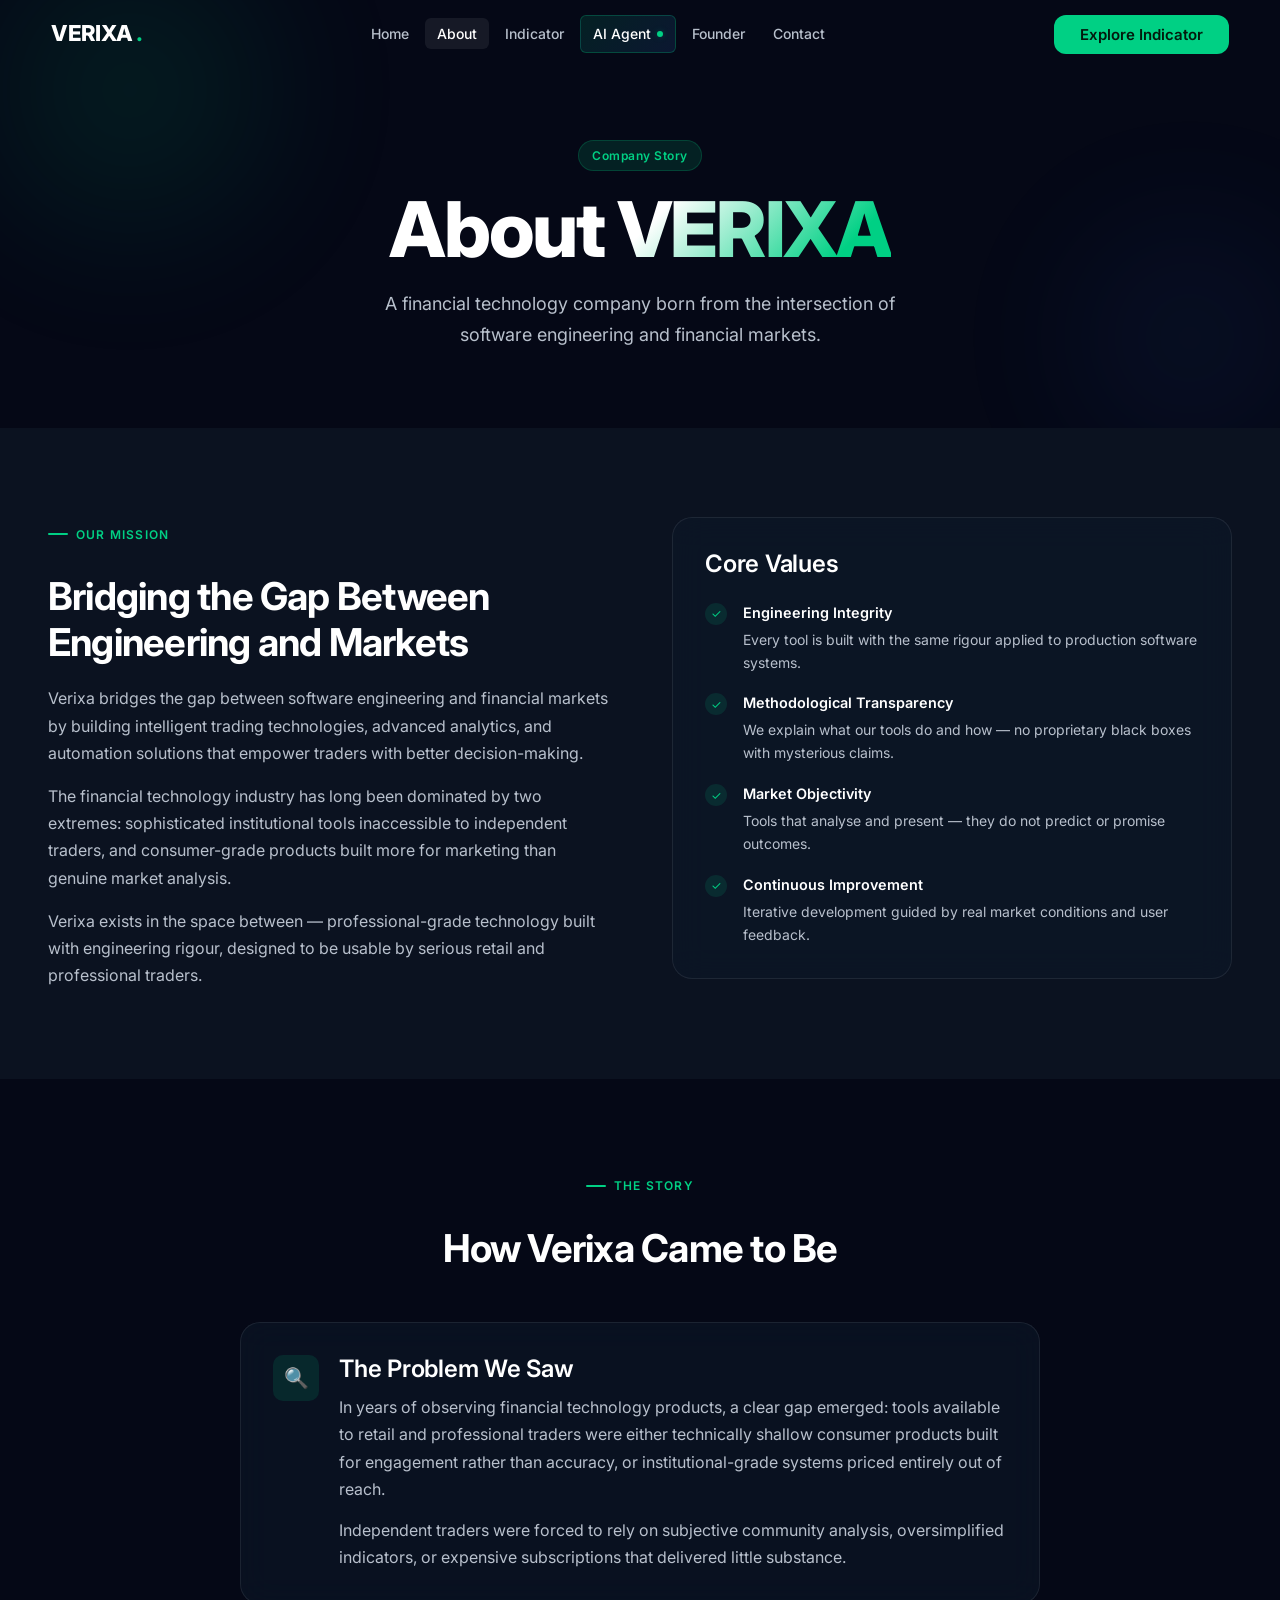
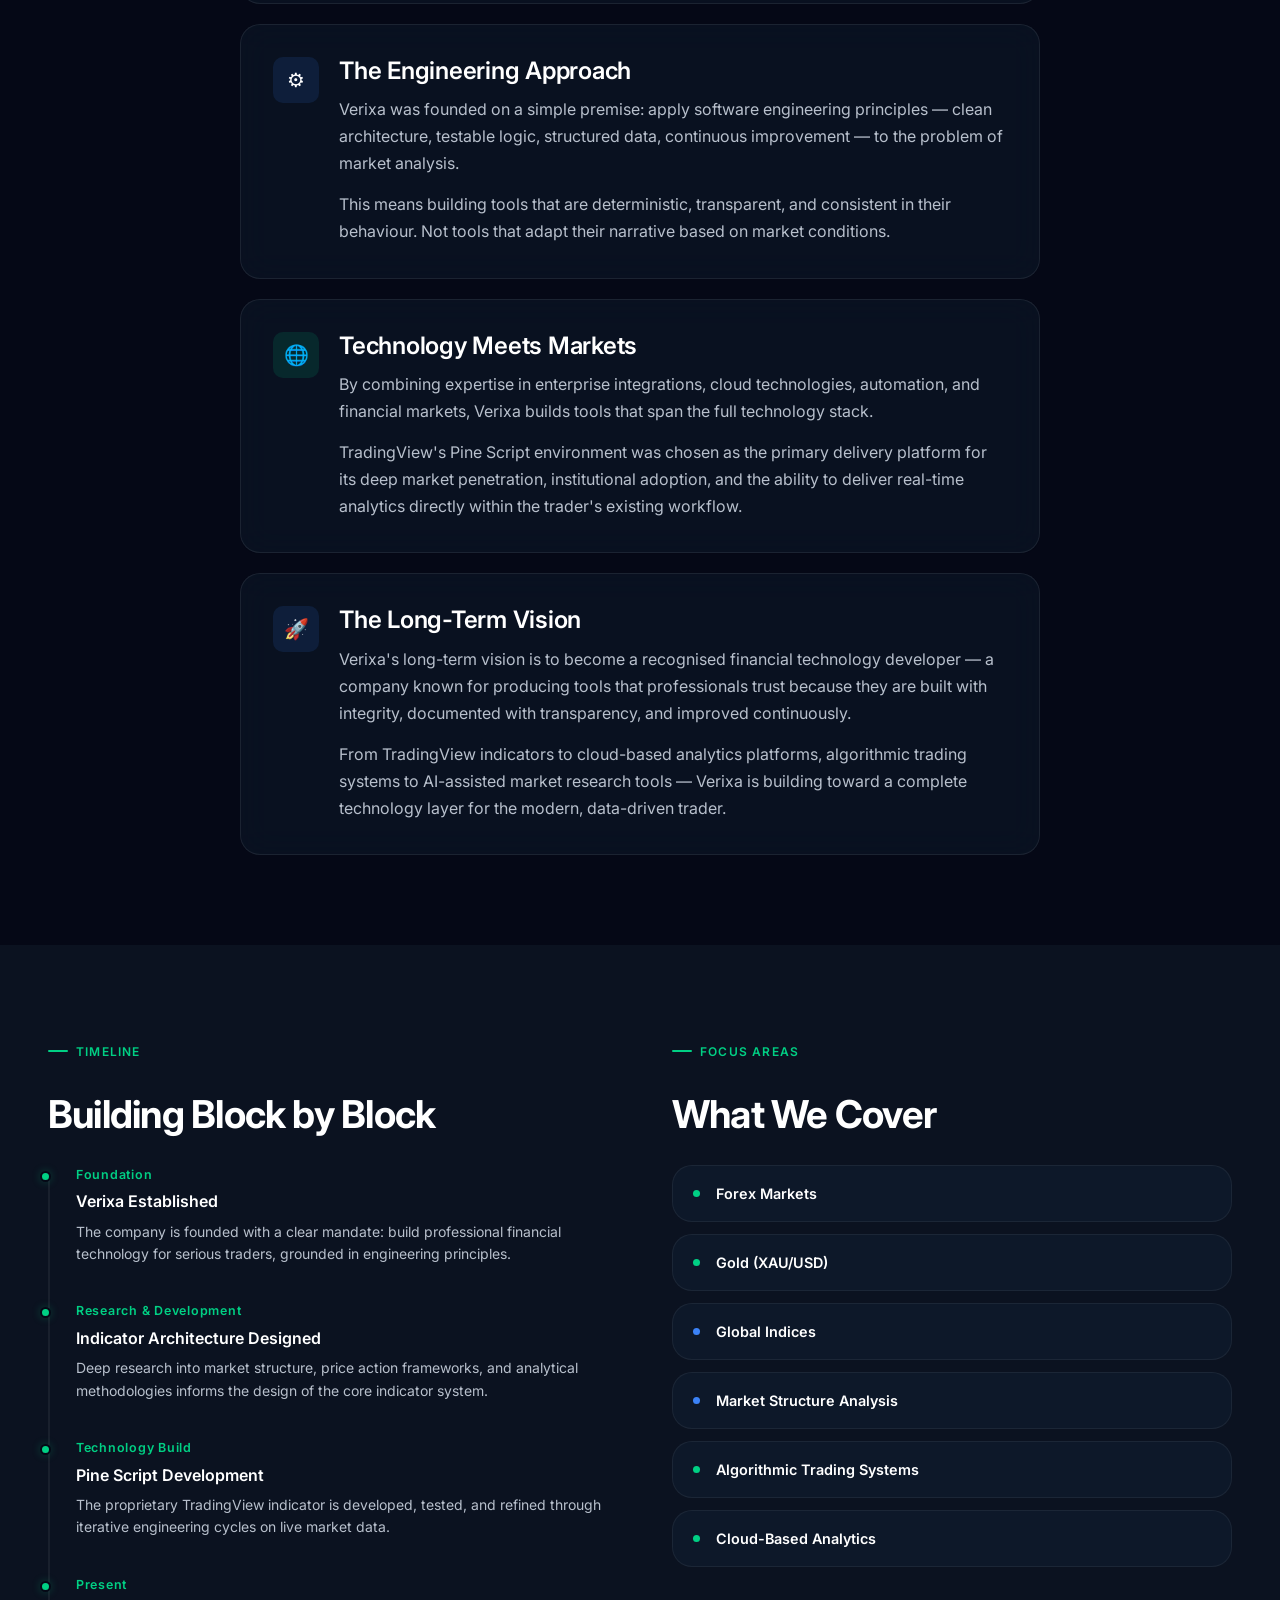
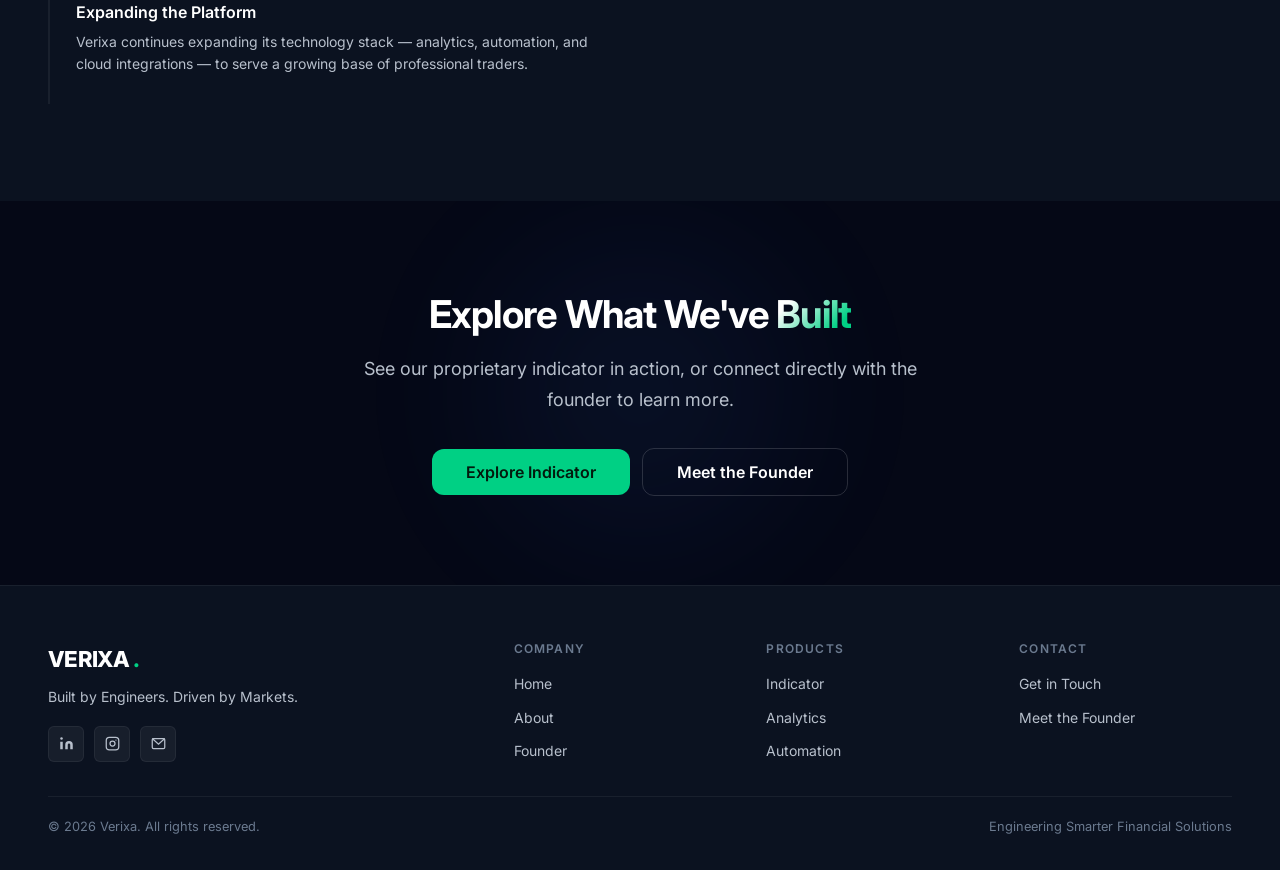
==== commit bc734736: "Add files via upload added AI Agent and related changes. 19072026 12:51 AM UAE Time." ====
--- a/about.html
+++ b/about.html
@@ -24,6 +24,7 @@
       <li><a href="index.html">Home</a></li>
       <li><a href="about.html">About</a></li>
       <li><a href="indicator.html">Indicator</a></li>
+      <li><a href="ai-agent.html" class="nav-ai-link">AI Agent<span class="ai-dot"></span></a></li>
       <li><a href="founder.html">Founder</a></li>
       <li><a href="contact.html">Contact</a></li>
     </ul>
@@ -40,6 +41,7 @@
     <li><a href="index.html">Home</a></li>
     <li><a href="about.html">About</a></li>
     <li><a href="indicator.html">Indicator</a></li>
+    <li><a href="ai-agent.html" class="nav-ai-link">AI Agent<span class="ai-dot"></span></a></li>
     <li><a href="founder.html">Founder</a></li>
     <li><a href="contact.html">Contact</a></li>
   </ul>
--- a/styles.css
+++ b/styles.css
@@ -261,6 +261,20 @@
 .nav-links a:hover,.nav-links a.active {
   color:var(--text); background:rgba(255,255,255,0.07);
 }
+.nav-ai-link {
+  display:inline-flex !important; align-items:center; gap:6px;
+  background:linear-gradient(135deg,var(--green-dim),var(--blue-dim));
+  border:1px solid rgba(0,208,132,0.25);
+  color:var(--text) !important;
+}
+.nav-ai-link:hover { border-color:var(--green); box-shadow:0 0 16px rgba(0,208,132,0.18); }
+.ai-dot {
+  width:6px; height:6px; border-radius:50%;
+  background:var(--green); box-shadow:0 0 6px var(--green-glow);
+  animation:pulse 2s infinite;
+}
+@keyframes pulse { 0%,100%{opacity:1;} 50%{opacity:0.35;} }
+.mobile-menu .nav-ai-link { display:inline-flex; }
 .nav-cta {
   display:none; /* hidden on mobile */
   align-items:center; gap:10px;
@@ -660,3 +674,35 @@
     display:flex !important; flex-direction:column !important; gap:2rem !important;
   }
 }
+
+/* ─── AI AGENT PROMO (home) ─────────────────── */
+.ai-promo-section { position:relative; overflow:hidden; }
+.ai-promo-card {
+  display:grid; grid-template-columns:1fr; gap:2.25rem; align-items:center;
+  background:linear-gradient(160deg,rgba(13,24,41,0.85),rgba(11,18,32,0.85));
+  border:1px solid rgba(0,208,132,0.18);
+  border-radius:var(--r-xl);
+  padding:clamp(1.75rem,4vw,3rem);
+  backdrop-filter:blur(16px); -webkit-backdrop-filter:blur(16px);
+  box-shadow:0 20px 60px rgba(0,0,0,0.35);
+}
+@media (min-width:900px) { .ai-promo-card { grid-template-columns:1.1fr 0.9fr; } }
+.ai-promo-points { list-style:none; display:flex; flex-direction:column; gap:0.65rem; margin-bottom:1.75rem; }
+.ai-promo-points li { display:flex; align-items:center; gap:10px; font-size:0.9rem; color:var(--text-muted); }
+.ai-promo-points .pt-ico { font-size:1rem; }
+.ai-mock {
+  background:var(--bg-card); border:1px solid var(--border); border-radius:var(--r-lg);
+  padding:1.5rem; box-shadow:0 12px 40px rgba(0,0,0,0.3);
+}
+.ai-mock-row { display:flex; align-items:center; justify-content:space-between; margin-bottom:1.25rem; }
+.ai-mock-sym { font-family:'JetBrains Mono',monospace; font-weight:700; font-size:1.1rem; }
+.ai-mock-bias { font-size:0.8rem; font-weight:700; letter-spacing:0.03em; }
+.ai-mock-bias.bull { color:var(--green); }
+.ai-mock-bars { display:flex; flex-direction:column; gap:0.65rem; margin-bottom:1.1rem; }
+.ai-mock-bar { display:grid; grid-template-columns:32px 1fr; align-items:center; gap:10px; }
+.ai-mock-bar span { font-size:0.72rem; color:var(--text-subtle); font-family:'JetBrains Mono',monospace; }
+.ai-mock-bar i {
+  display:block; height:6px; border-radius:10px;
+  background:linear-gradient(90deg,var(--blue),var(--green));
+}
+.ai-mock-foot { font-size:0.72rem; color:var(--text-subtle); border-top:1px solid var(--border); padding-top:0.85rem; }
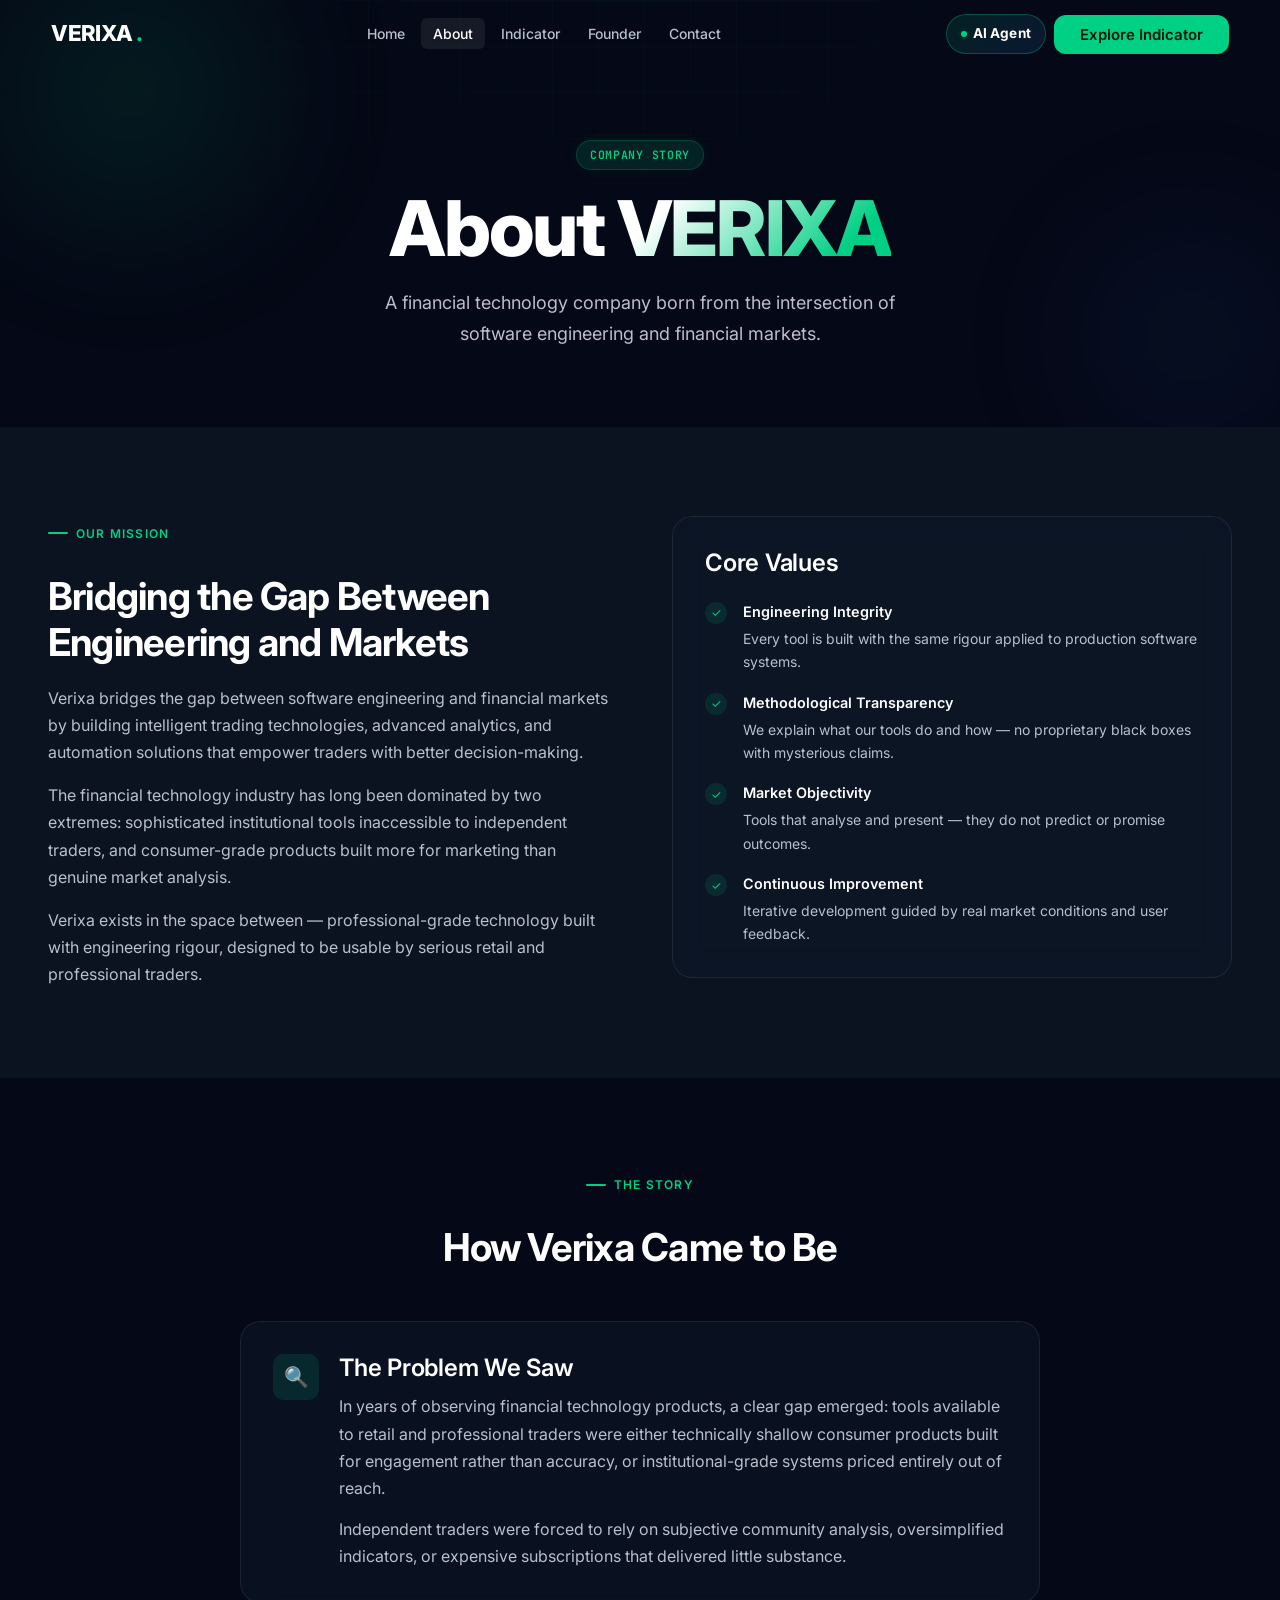
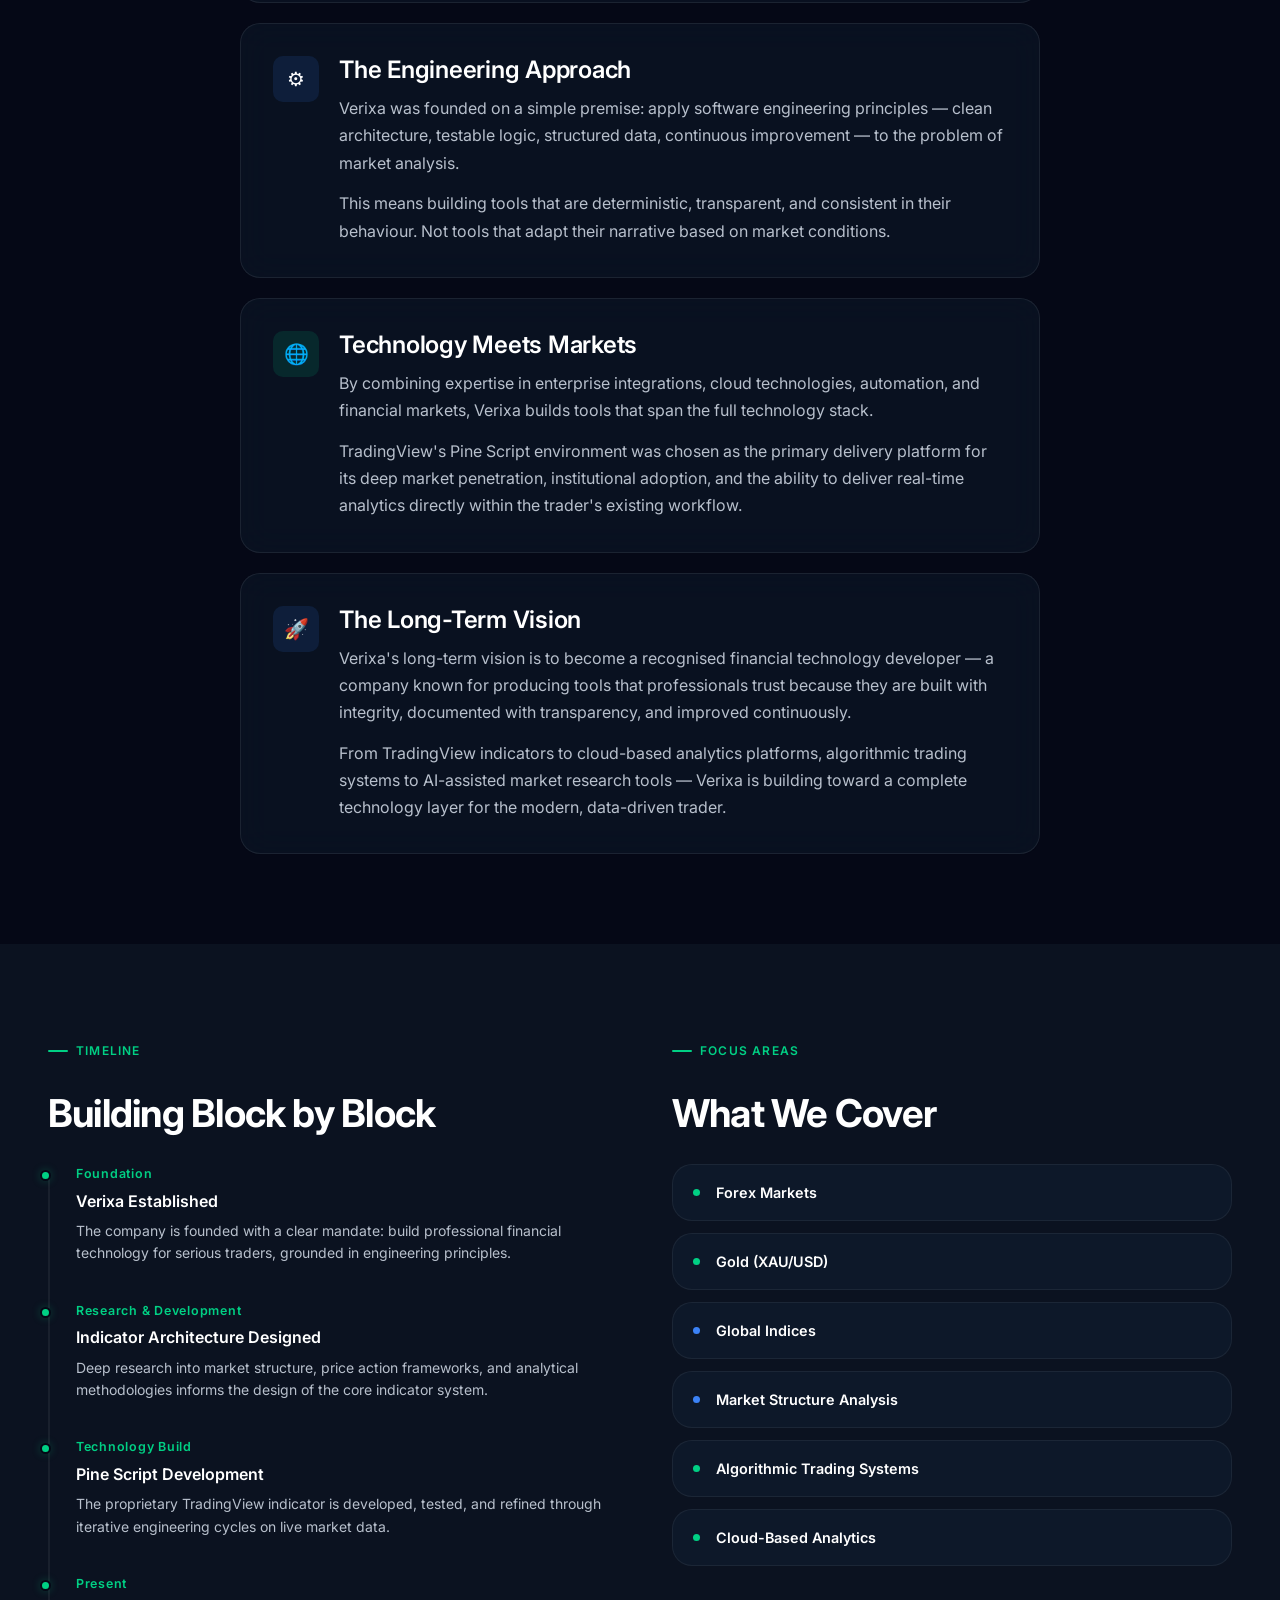
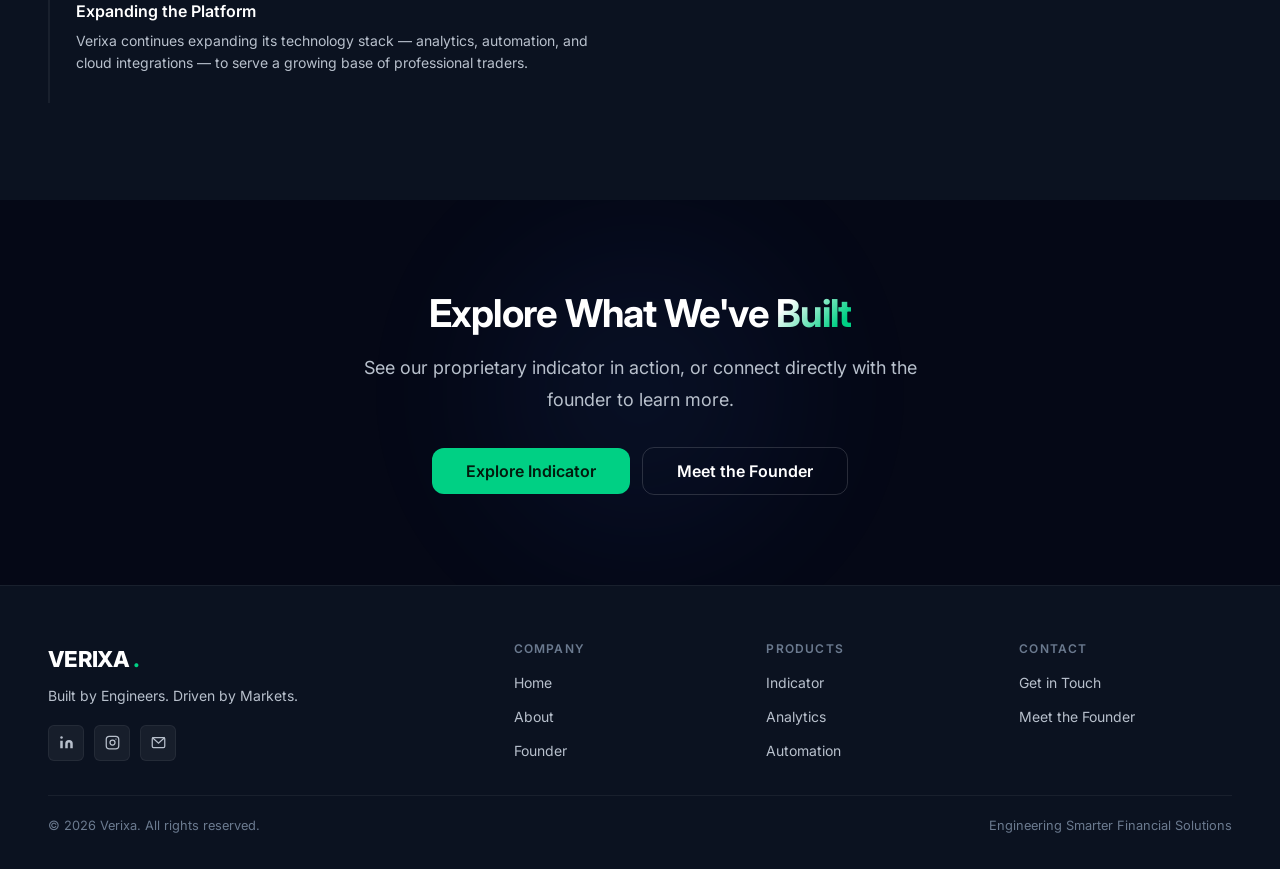
==== commit a72569ac: "Add files via upload" ====
--- a/about.html
+++ b/about.html
@@ -15,6 +15,7 @@
 <link rel="stylesheet" href="styles.css"/>
 </head>
 <body>
+<div id="page-fade" aria-hidden="true"></div>
 
 <!-- NAVBAR -->
 <nav id="navbar">
@@ -24,16 +25,18 @@
       <li><a href="index.html">Home</a></li>
       <li><a href="about.html">About</a></li>
       <li><a href="indicator.html">Indicator</a></li>
-      <li><a href="ai-agent.html" class="nav-ai-link">AI Agent<span class="ai-dot"></span></a></li>
       <li><a href="founder.html">Founder</a></li>
       <li><a href="contact.html">Contact</a></li>
     </ul>
-    <div class="nav-cta">
-      <a href="indicator.html" class="btn btn-primary btn-sm">Explore Indicator</a>
-    </div>
-    <button class="nav-hamburger" id="hamburger" aria-label="Toggle menu">
-      <span></span><span></span><span></span>
-    </button>
+    <div class="nav-actions">
+      <a href="ai-agent.html" class="nav-ai-standalone"><span class="ai-dot"></span>AI Agent</a>
+      <div class="nav-cta">
+        <a href="indicator.html" class="btn btn-primary btn-sm">Explore Indicator</a>
+      </div>
+      <button class="nav-hamburger" id="hamburger" aria-label="Toggle menu">
+        <span></span><span></span><span></span>
+      </button>
+    </div>
   </div>
 </nav>
 <div class="mobile-menu" id="mobile-menu">
@@ -41,7 +44,6 @@
     <li><a href="index.html">Home</a></li>
     <li><a href="about.html">About</a></li>
     <li><a href="indicator.html">Indicator</a></li>
-    <li><a href="ai-agent.html" class="nav-ai-link">AI Agent<span class="ai-dot"></span></a></li>
     <li><a href="founder.html">Founder</a></li>
     <li><a href="contact.html">Contact</a></li>
   </ul>
--- a/styles.css
+++ b/styles.css
@@ -3,7 +3,7 @@
    Mobile-first. Tested 320px → 1440px.
    ============================================= */
 
-@import url('https://fonts.googleapis.com/css2?family=Inter:wght@300;400;500;600;700;800;900&display=swap');
+@import url('https://fonts.googleapis.com/css2?family=Inter:wght@300;400;500;600;700;800;900&family=JetBrains+Mono:wght@400;500;600;700&display=swap');
 
 /* ─── DESIGN TOKENS ──────────────────────────── */
 :root {
@@ -28,6 +28,7 @@
   --r-xl:  28px;
   --ease:  cubic-bezier(0.4,0,0.2,1);
   --font:  'Inter', system-ui, -apple-system, sans-serif;
+  --font-mono: 'JetBrains Mono', monospace;
 }
 
 /* ─── RESET ──────────────────────────────────── */
@@ -41,7 +42,19 @@
   -webkit-font-smoothing:antialiased;
   overflow-x:hidden;
   max-width:100vw;
-}
+  position:relative;
+}
+/* Global HUD texture — faint grid + vignette, fixed behind all content */
+body::before {
+  content:''; position:fixed; inset:0; z-index:0; pointer-events:none;
+  background-image:
+    linear-gradient(rgba(0,208,132,0.035) 1px, transparent 1px),
+    linear-gradient(90deg, rgba(0,208,132,0.035) 1px, transparent 1px);
+  background-size:46px 46px;
+  -webkit-mask-image:radial-gradient(ellipse 80% 60% at 50% 0%, #000 0%, transparent 75%);
+  mask-image:radial-gradient(ellipse 80% 60% at 50% 0%, #000 0%, transparent 75%);
+}
+body > * { position:relative; z-index:1; }
 img,svg { max-width:100%; display:block; }
 a { text-decoration:none; }
 button { cursor:pointer; }
@@ -232,6 +245,12 @@
   padding:0 1.25rem;
   transition:all 0.25s var(--ease);
 }
+#navbar::after {
+  content:''; position:absolute; left:0; right:0; bottom:0; height:1px;
+  background:linear-gradient(90deg, transparent, rgba(0,208,132,0.5) 20%, rgba(59,130,246,0.5) 50%, rgba(0,208,132,0.5) 80%, transparent);
+  opacity:0; transition:opacity 0.3s ease;
+}
+#navbar.scrolled::after { opacity:1; }
 #navbar.scrolled {
   background:rgba(5,8,22,0.9);
   backdrop-filter:blur(20px) saturate(180%);
@@ -274,7 +293,39 @@
   animation:pulse 2s infinite;
 }
 @keyframes pulse { 0%,100%{opacity:1;} 50%{opacity:0.35;} }
-.mobile-menu .nav-ai-link { display:inline-flex; }
+
+/* Always-visible AI Agent nav entry — visible on mobile AND desktop,
+   never hidden behind the hamburger menu */
+.nav-actions { display:flex; align-items:center; gap:8px; }
+.nav-ai-standalone {
+  display:inline-flex; align-items:center; gap:6px;
+  padding:7px 11px; border-radius:100px; font-size:0.78rem; font-weight:700;
+  letter-spacing:0.01em; white-space:nowrap;
+  background:linear-gradient(135deg,var(--green-dim),var(--blue-dim));
+  border:1px solid rgba(0,208,132,0.3); color:var(--text);
+  transition:all 0.2s var(--ease);
+}
+.nav-ai-standalone:hover,.nav-ai-standalone.active {
+  border-color:var(--green); box-shadow:0 0 16px rgba(0,208,132,0.22); transform:translateY(-1px);
+}
+@media (min-width:900px) { .nav-ai-standalone { padding:8px 14px; font-size:0.85rem; } }
+
+/* Page transition overlay — solid brand background, never reveals
+   the browser's default white canvas between navigations */
+#page-fade {
+  position:fixed; inset:0; z-index:9999;
+  background:var(--bg-base);
+  display:flex; align-items:center; justify-content:center;
+  opacity:1; transition:opacity 0.32s ease;
+}
+#page-fade::before {
+  content:''; width:34px; height:34px; border-radius:50%;
+  border:2px solid rgba(0,208,132,0.18); border-top-color:var(--green);
+  animation:pfSpin 0.75s linear infinite;
+}
+#page-fade.hide { opacity:0; pointer-events:none; }
+@keyframes pfSpin { to { transform:rotate(360deg); } }
+
 .nav-cta {
   display:none; /* hidden on mobile */
   align-items:center; gap:10px;
@@ -332,7 +383,13 @@
   white-space:nowrap; -webkit-tap-highlight-color:transparent;
   text-decoration:none; line-height:1;
 }
-.btn-primary { background:var(--green); color:#031a0d; }
+.btn-primary { background:var(--green); color:#031a0d; position:relative; overflow:hidden; }
+.btn-primary::before {
+  content:''; position:absolute; top:0; left:-60%; width:40%; height:100%;
+  background:linear-gradient(115deg, transparent, rgba(255,255,255,0.55), transparent);
+  transform:skewX(-20deg); transition:left 0.6s ease;
+}
+.btn-primary:hover::before { left:130%; }
 .btn-primary:hover {
   background:#00e891;
   box-shadow:0 0 24px var(--green-glow),0 4px 16px rgba(0,208,132,0.3);
@@ -394,11 +451,17 @@
   border-radius:var(--r-lg); padding:1.35rem;
   transition:all 0.25s var(--ease); position:relative; overflow:hidden;
 }
+.card::before {
+  content:''; position:absolute; top:0; left:0; right:0; height:2px;
+  background:linear-gradient(90deg, var(--green), var(--blue));
+  opacity:0; transition:opacity 0.25s ease;
+}
 @media (min-width:768px) { .card { padding:2rem; } }
 .card:hover {
   border-color:rgba(0,208,132,0.2); background:var(--bg-card-hover);
   transform:translateY(-3px); box-shadow:0 20px 50px rgba(0,0,0,0.35);
 }
+.card:hover::before { opacity:1; }
 @media (hover:none) { .card:hover { transform:none; box-shadow:none; } }
 .card-icon {
   width:44px; height:44px; border-radius:var(--r-sm);
@@ -423,10 +486,10 @@
 .badge {
   display:inline-flex; align-items:center; gap:5px;
   padding:5px 13px; border-radius:100px;
-  font-size:0.75rem; font-weight:600; letter-spacing:0.04em;
-}
-.badge-green { background:var(--green-dim); color:var(--green); border:1px solid rgba(0,208,132,0.2); }
-.badge-blue  { background:var(--blue-dim);  color:var(--blue);  border:1px solid rgba(59,130,246,0.2); }
+  font-family:var(--font-mono); font-size:0.72rem; font-weight:600; letter-spacing:0.06em; text-transform:uppercase;
+}
+.badge-green { background:var(--green-dim); color:var(--green); border:1px solid rgba(0,208,132,0.2); box-shadow:0 0 14px rgba(0,208,132,0.08); }
+.badge-blue  { background:var(--blue-dim);  color:var(--blue);  border:1px solid rgba(59,130,246,0.2); box-shadow:0 0 14px rgba(59,130,246,0.08); }
 
 /* ─── TECH PILLS ─────────────────────────────── */
 .tech-pill {
@@ -456,11 +519,14 @@
 
 /* ─── STAT COUNTER ───────────────────────────── */
 .stat-value {
+  font-family:var(--font-mono);
   font-size:clamp(1.75rem,5vw,3rem);
-  font-weight:800; letter-spacing:-0.04em; color:var(--text);
+  font-weight:700; letter-spacing:-0.02em; color:var(--text);
+  text-shadow:0 0 20px rgba(0,208,132,0.25);
 }
 .stat-label {
-  font-size:0.8rem; color:var(--text-muted); font-weight:500; margin-top:4px;
+  font-size:0.75rem; color:var(--text-subtle); font-weight:600; margin-top:4px;
+  text-transform:uppercase; letter-spacing:0.08em;
 }
 
 /* ─── ANIMATIONS ─────────────────────────────── */
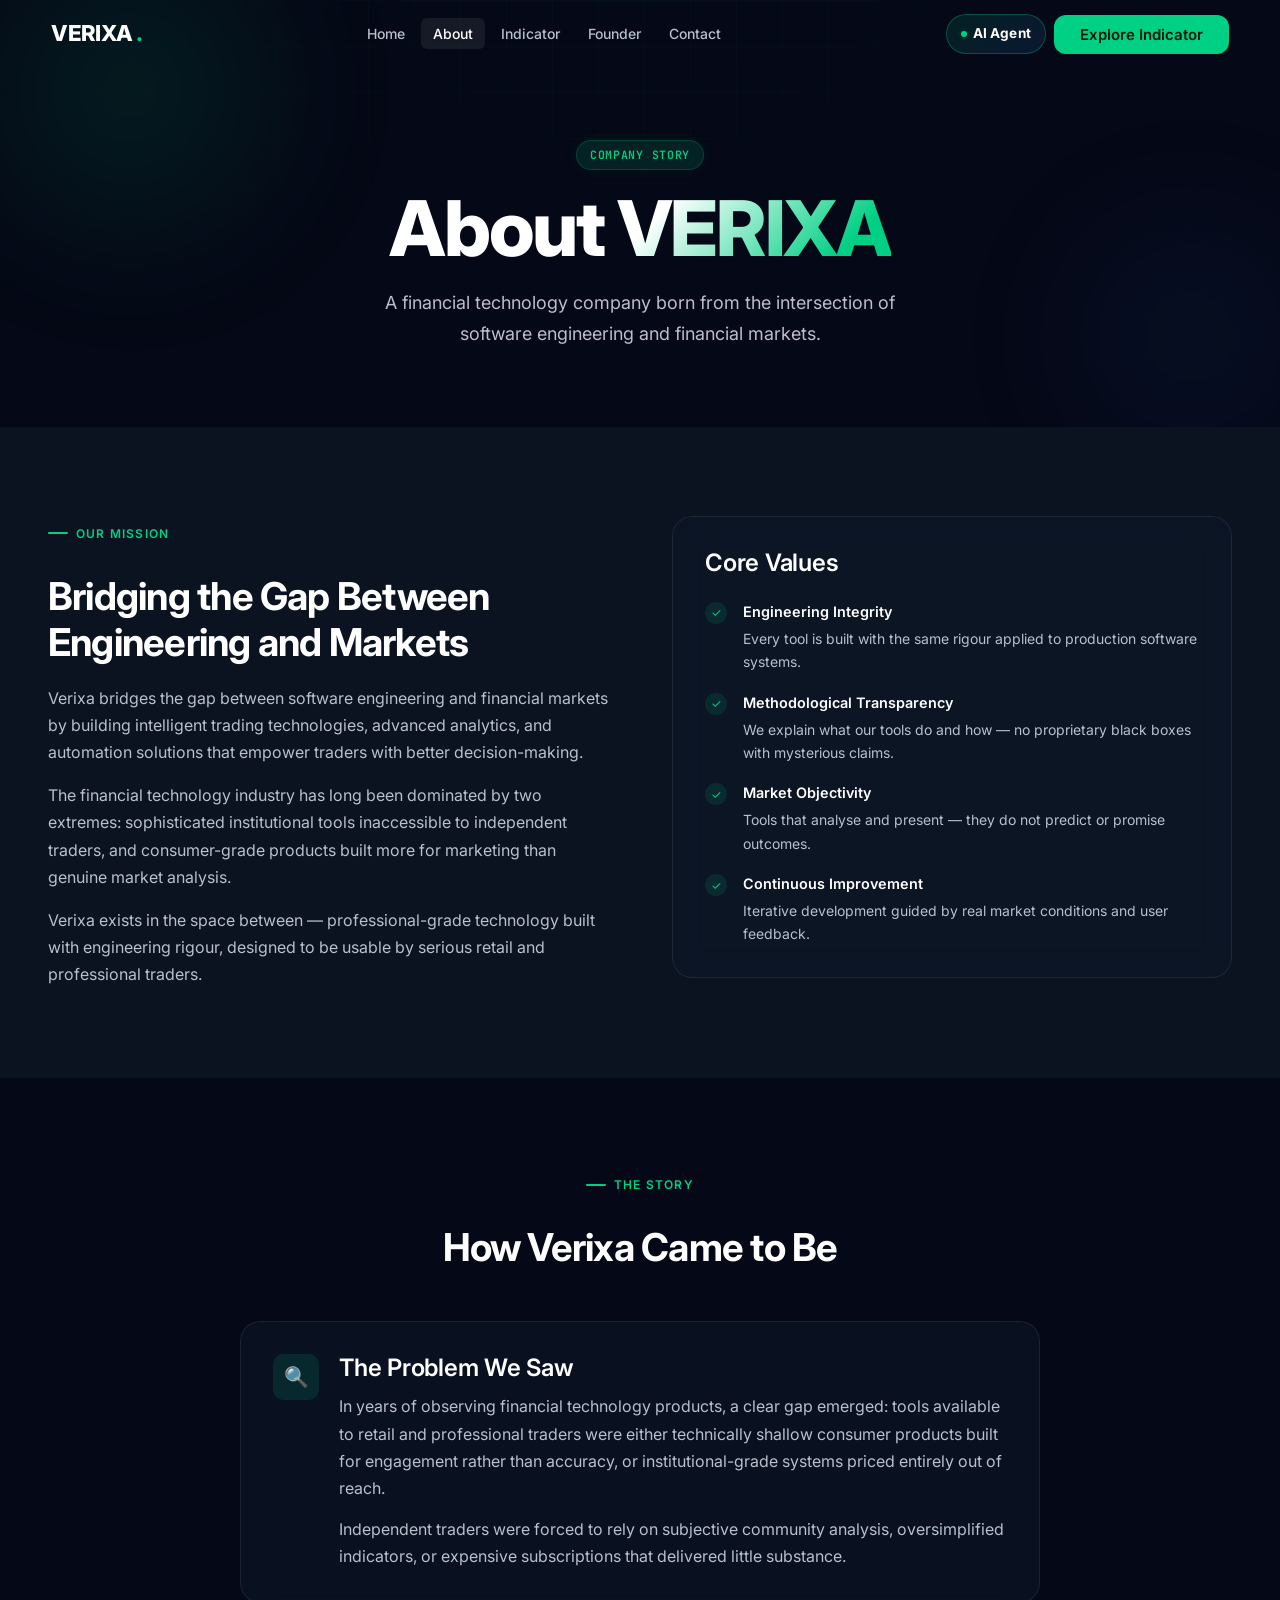
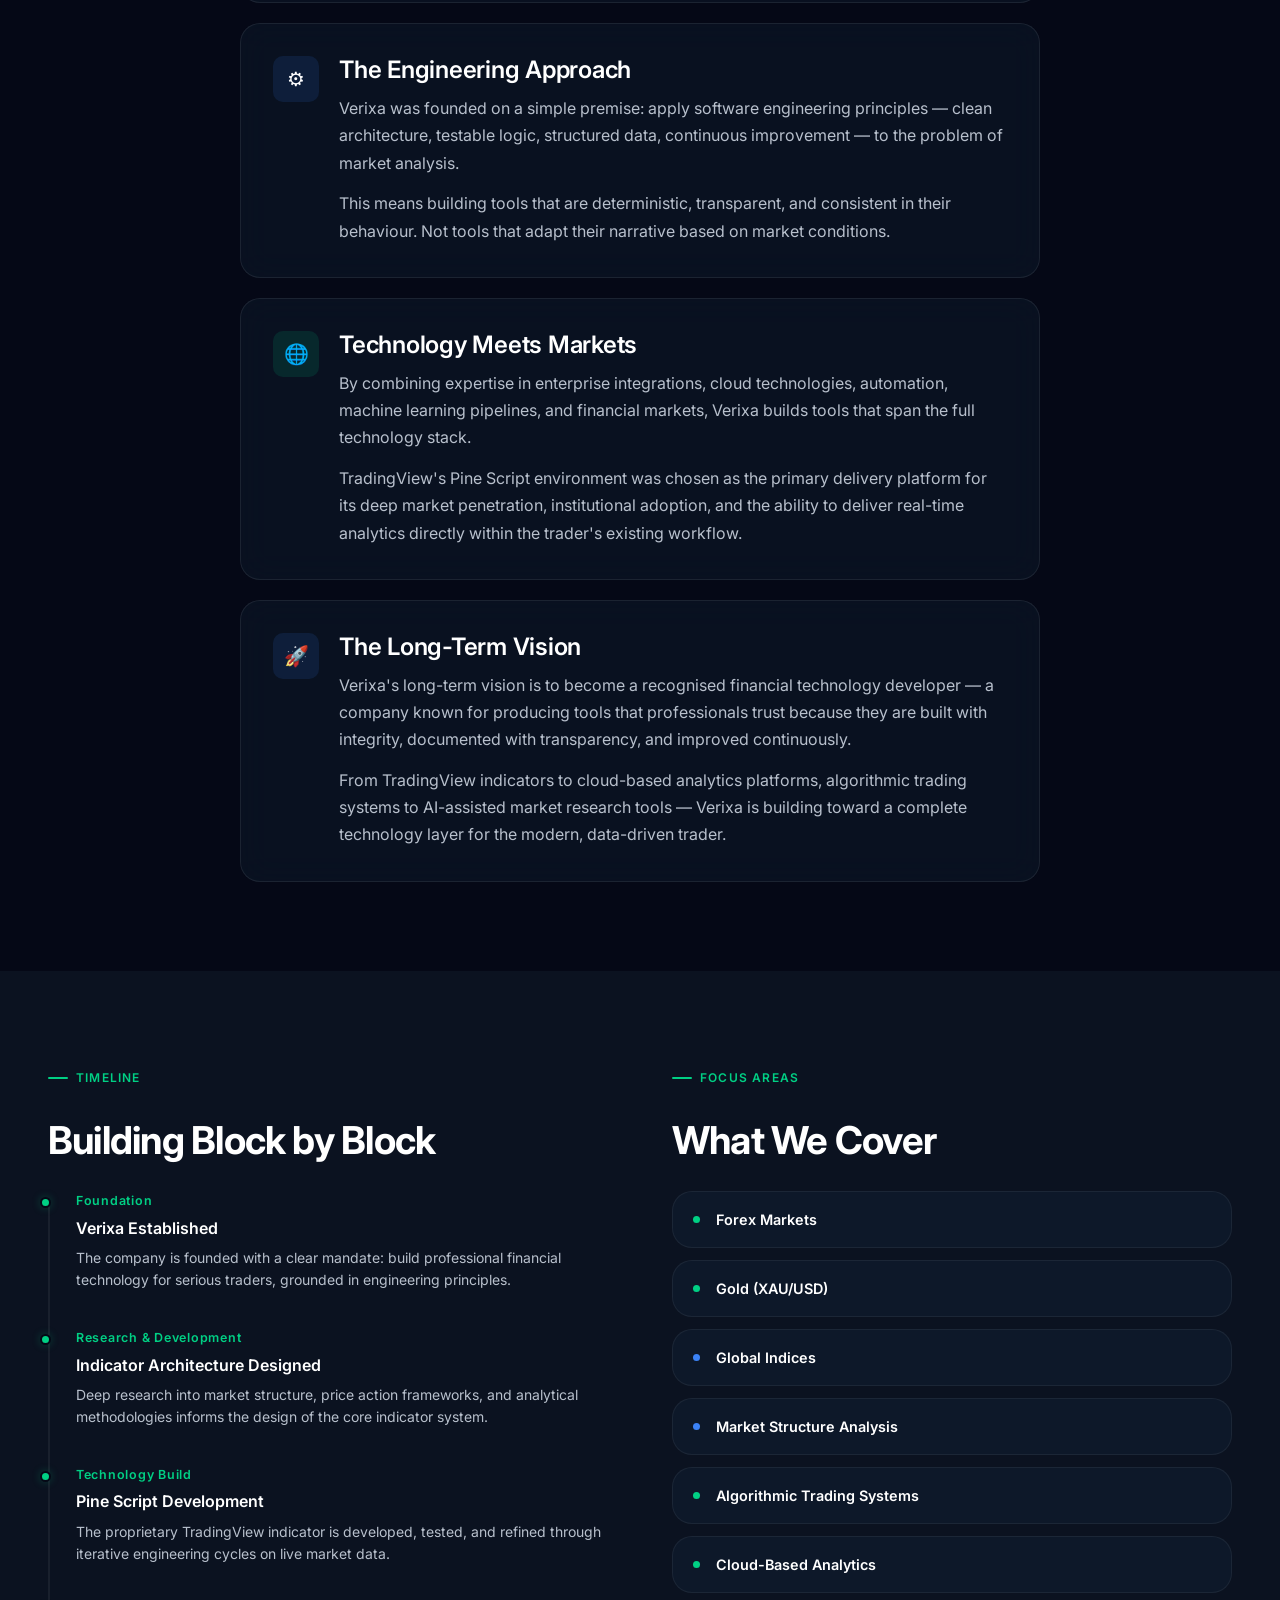
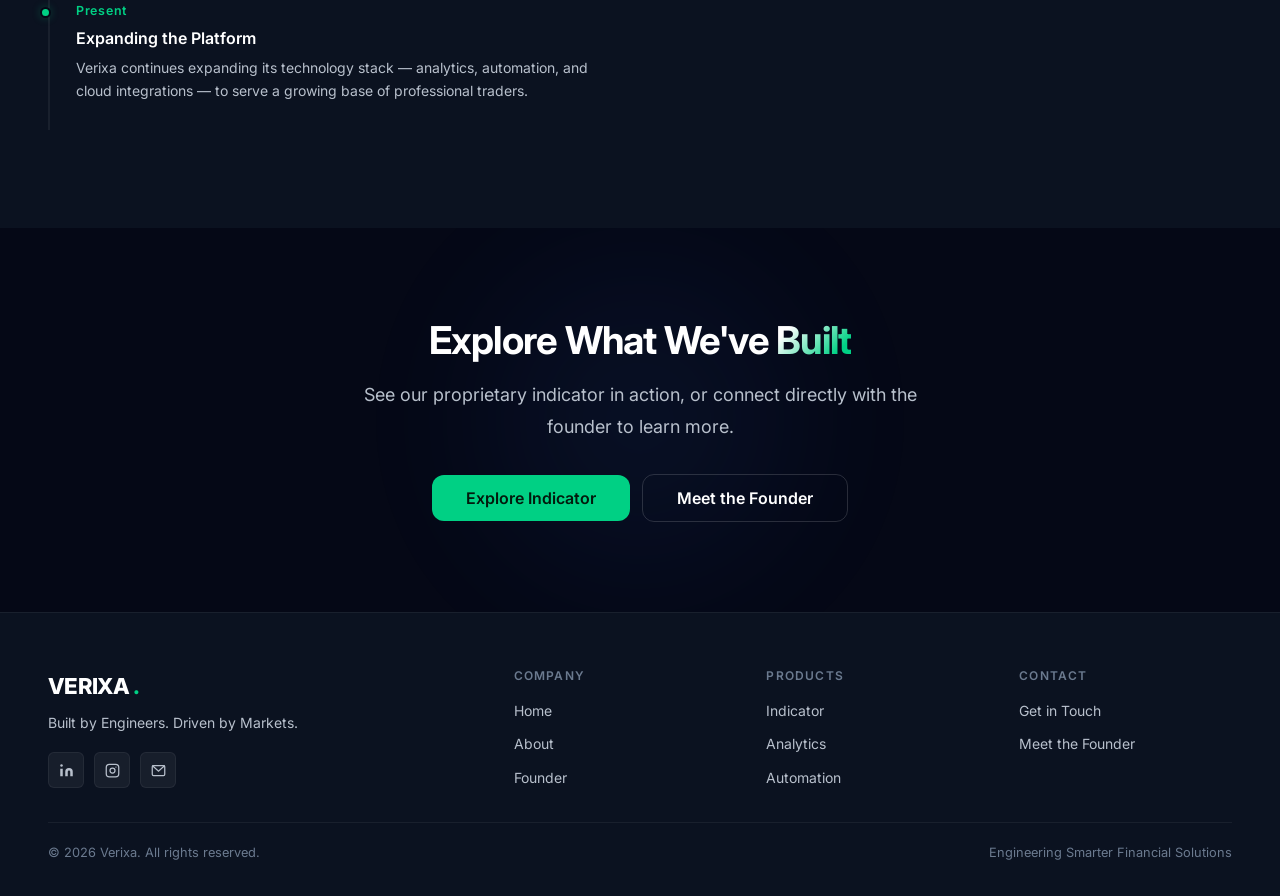
==== commit f2020915: "Add files via upload" ====
--- a/about.html
+++ b/about.html
@@ -155,7 +155,7 @@
           <div class="story-icon" style="background:var(--green-dim);">🌐</div>
           <div>
             <h3 class="display-sm" style="margin-bottom:0.65rem;">Technology Meets Markets</h3>
-            <p class="body-md text-muted" style="margin-bottom:0.85rem;">By combining expertise in enterprise integrations, cloud technologies, automation, and financial markets, Verixa builds tools that span the full technology stack.</p>
+            <p class="body-md text-muted" style="margin-bottom:0.85rem;">By combining expertise in enterprise integrations, cloud technologies, automation, machine learning pipelines, and financial markets, Verixa builds tools that span the full technology stack.</p>
             <p class="body-md text-muted">TradingView's Pine Script environment was chosen as the primary delivery platform for its deep market penetration, institutional adoption, and the ability to deliver real-time analytics directly within the trader's existing workflow.</p>
           </div>
         </div>
--- a/styles.css
+++ b/styles.css
@@ -772,3 +772,107 @@
   background:linear-gradient(90deg,var(--blue),var(--green));
 }
 .ai-mock-foot { font-size:0.72rem; color:var(--text-subtle); border-top:1px solid var(--border); padding-top:0.85rem; }
+
+/* ═══════════════════════════════════════════════════════════
+   FOUNDER PAGE — CINEMATIC VIDEO HERO + CLOSING SECTION
+   ═══════════════════════════════════════════════════════════ */
+.cine-hero {
+  position:relative; height:100vh; min-height:560px; max-height:960px;
+  overflow:hidden; background:#050505;
+}
+.cine-hero video {
+  position:absolute; inset:0; width:100%; height:100%; object-fit:cover;
+  object-position:center 22%;
+}
+.cine-hero .cine-bgvideo {
+  filter:blur(30px) saturate(120%); transform:scale(1.15); opacity:0.55;
+}
+.cine-hero .cine-mainvideo { z-index:1; }
+.cine-hero .cine-overlay {
+  position:absolute; inset:0; z-index:2;
+  background:
+    linear-gradient(180deg, rgba(5,8,22,0.55) 0%, rgba(5,8,22,0.25) 35%, rgba(5,8,22,0.65) 78%, rgba(5,8,22,0.96) 100%),
+    linear-gradient(100deg, rgba(5,8,22,0.75) 0%, rgba(5,8,22,0.15) 45%, rgba(5,8,22,0.55) 100%);
+}
+.cine-hero .cine-grain {
+  position:absolute; inset:0; z-index:3; pointer-events:none; opacity:0.05;
+  background-image:url("data:image/svg+xml,%3Csvg xmlns='http://www.w3.org/2000/svg' width='120' height='120'%3E%3Cfilter id='n'%3E%3CfeTurbulence type='fractalNoise' baseFrequency='0.9' numOctaves='2' stitchTiles='stitch'/%3E%3C/filter%3E%3Crect width='100%25' height='100%25' filter='url(%23n)'/%3E%3C/svg%3E");
+}
+.cine-hero-content {
+  position:absolute; inset:0; z-index:4;
+  display:flex; flex-direction:column; justify-content:flex-end;
+  padding:0 clamp(1.25rem,5vw,4.5rem) clamp(3.5rem,9vw,6rem);
+}
+.cine-eyebrow {
+  font-family:var(--font-mono); font-size:0.72rem; font-weight:600;
+  letter-spacing:0.28em; text-transform:uppercase; color:var(--green);
+  margin-bottom:0.9rem; display:flex; align-items:center; gap:8px;
+}
+.cine-eyebrow::before {
+  content:''; width:26px; height:1px; background:var(--green);
+}
+.cine-name {
+  font-size:clamp(2.6rem,8vw,6.2rem); font-weight:800; letter-spacing:-0.03em;
+  line-height:0.95; color:#fff; margin-bottom:1rem;
+}
+.cine-name .g { background:linear-gradient(135deg,#fff 15%,var(--green) 85%); -webkit-background-clip:text; background-clip:text; color:transparent; }
+.cine-role {
+  font-size:clamp(0.85rem,1.3vw,1.05rem); font-weight:500; color:rgba(255,255,255,0.72);
+  letter-spacing:0.03em; max-width:520px;
+}
+@media (max-width:767px){ .cine-bgvideo{ display:none; } }
+.cine-controls { position:absolute; z-index:6; bottom:clamp(1.25rem,3vw,2.25rem); right:clamp(1.25rem,3vw,2.25rem); display:flex; gap:0.5rem; }
+.cine-ctrl-btn {
+  width:2.5rem; height:2.5rem; border-radius:50%;
+  border:1px solid rgba(255,255,255,0.22); background:rgba(255,255,255,0.08);
+  backdrop-filter:blur(14px); -webkit-backdrop-filter:blur(14px);
+  color:rgba(255,255,255,0.85); display:flex; align-items:center; justify-content:center;
+  cursor:pointer; transition:all 0.2s var(--ease);
+}
+.cine-ctrl-btn:hover { background:rgba(255,255,255,0.18); border-color:var(--green); color:#fff; }
+.cine-sound-hint {
+  position:absolute; z-index:6; bottom:clamp(1.25rem,3vw,2.25rem); left:clamp(1.25rem,5vw,4.5rem);
+  display:flex; align-items:center; gap:0.55rem; color:rgba(255,255,255,0.8);
+  font-family:var(--font-mono); font-size:0.65rem; font-weight:600; letter-spacing:0.16em; text-transform:uppercase;
+  background:rgba(255,255,255,0.06); border:1px solid rgba(255,255,255,0.16);
+  padding:0.5rem 0.9rem; border-radius:100px; backdrop-filter:blur(10px); -webkit-backdrop-filter:blur(10px);
+  pointer-events:none; transition:opacity 0.35s ease, transform 0.35s ease;
+}
+.cine-sound-hint.hidden { opacity:0; transform:translateY(6px); }
+.cine-sound-pulse { position:relative; width:7px; height:7px; border-radius:50%; background:var(--green); flex-shrink:0; }
+.cine-sound-pulse::after {
+  content:''; position:absolute; inset:-4px; border-radius:50%; border:1.5px solid var(--green);
+  animation:cineHintPulse 1.6s ease-out infinite;
+}
+@keyframes cineHintPulse { 0%{transform:scale(1);opacity:0.9;} 100%{transform:scale(2.6);opacity:0;} }
+@media (max-width:767px){ .cine-sound-hint{ font-size:0.58rem; bottom:1.1rem; left:1rem; } }
+
+/* ─── Who I Am marquee ticker ─────────────────── */
+.marquee-wrap { overflow:hidden; margin:1.4rem 0 2rem; -webkit-mask-image:linear-gradient(90deg,transparent,#000 8%,#000 92%,transparent); mask-image:linear-gradient(90deg,transparent,#000 8%,#000 92%,transparent); }
+.marquee-track { display:flex; width:max-content; gap:2.25rem; animation:marqueeScroll 26s linear infinite; }
+.marquee-track span.item { display:inline-flex; align-items:center; gap:0.9rem; font-family:var(--font-mono); font-size:0.85rem; font-weight:600; letter-spacing:0.03em; color:var(--text-muted); white-space:nowrap; }
+.marquee-track span.item .dot { color:var(--green); }
+@keyframes marqueeScroll { from{ transform:translateX(0); } to{ transform:translateX(-50%); } }
+
+/* ─── Closing cinematic panel (video, pre-footer) ─── */
+.cine-close {
+  position:relative; overflow:hidden; min-height:70vh;
+  display:flex; align-items:center; background:#050505;
+}
+.cine-close video {
+  position:absolute; inset:0; width:100%; height:100%; object-fit:cover; object-position:center 30%;
+}
+.cine-close .cine-overlay {
+  position:absolute; inset:0; z-index:1;
+  background:linear-gradient(180deg, rgba(5,8,22,0.9) 0%, rgba(5,8,22,0.55) 40%, rgba(5,8,22,0.92) 100%);
+}
+.cine-close-content { position:relative; z-index:2; width:100%; text-align:center; padding:clamp(3rem,8vw,5rem) 0; }
+.cine-close-eyebrow {
+  font-family:var(--font-mono); font-size:0.7rem; font-weight:600; letter-spacing:0.28em;
+  text-transform:uppercase; color:var(--green); margin-bottom:1rem;
+}
+.cine-close-line {
+  font-size:clamp(1.5rem,4.2vw,2.75rem); font-weight:700; letter-spacing:-0.01em;
+  color:#fff; max-width:820px; margin:0 auto 2rem; line-height:1.3;
+}
+.cine-close-line .g { background:linear-gradient(135deg,#fff 15%,var(--green) 85%); -webkit-background-clip:text; background-clip:text; color:transparent; }
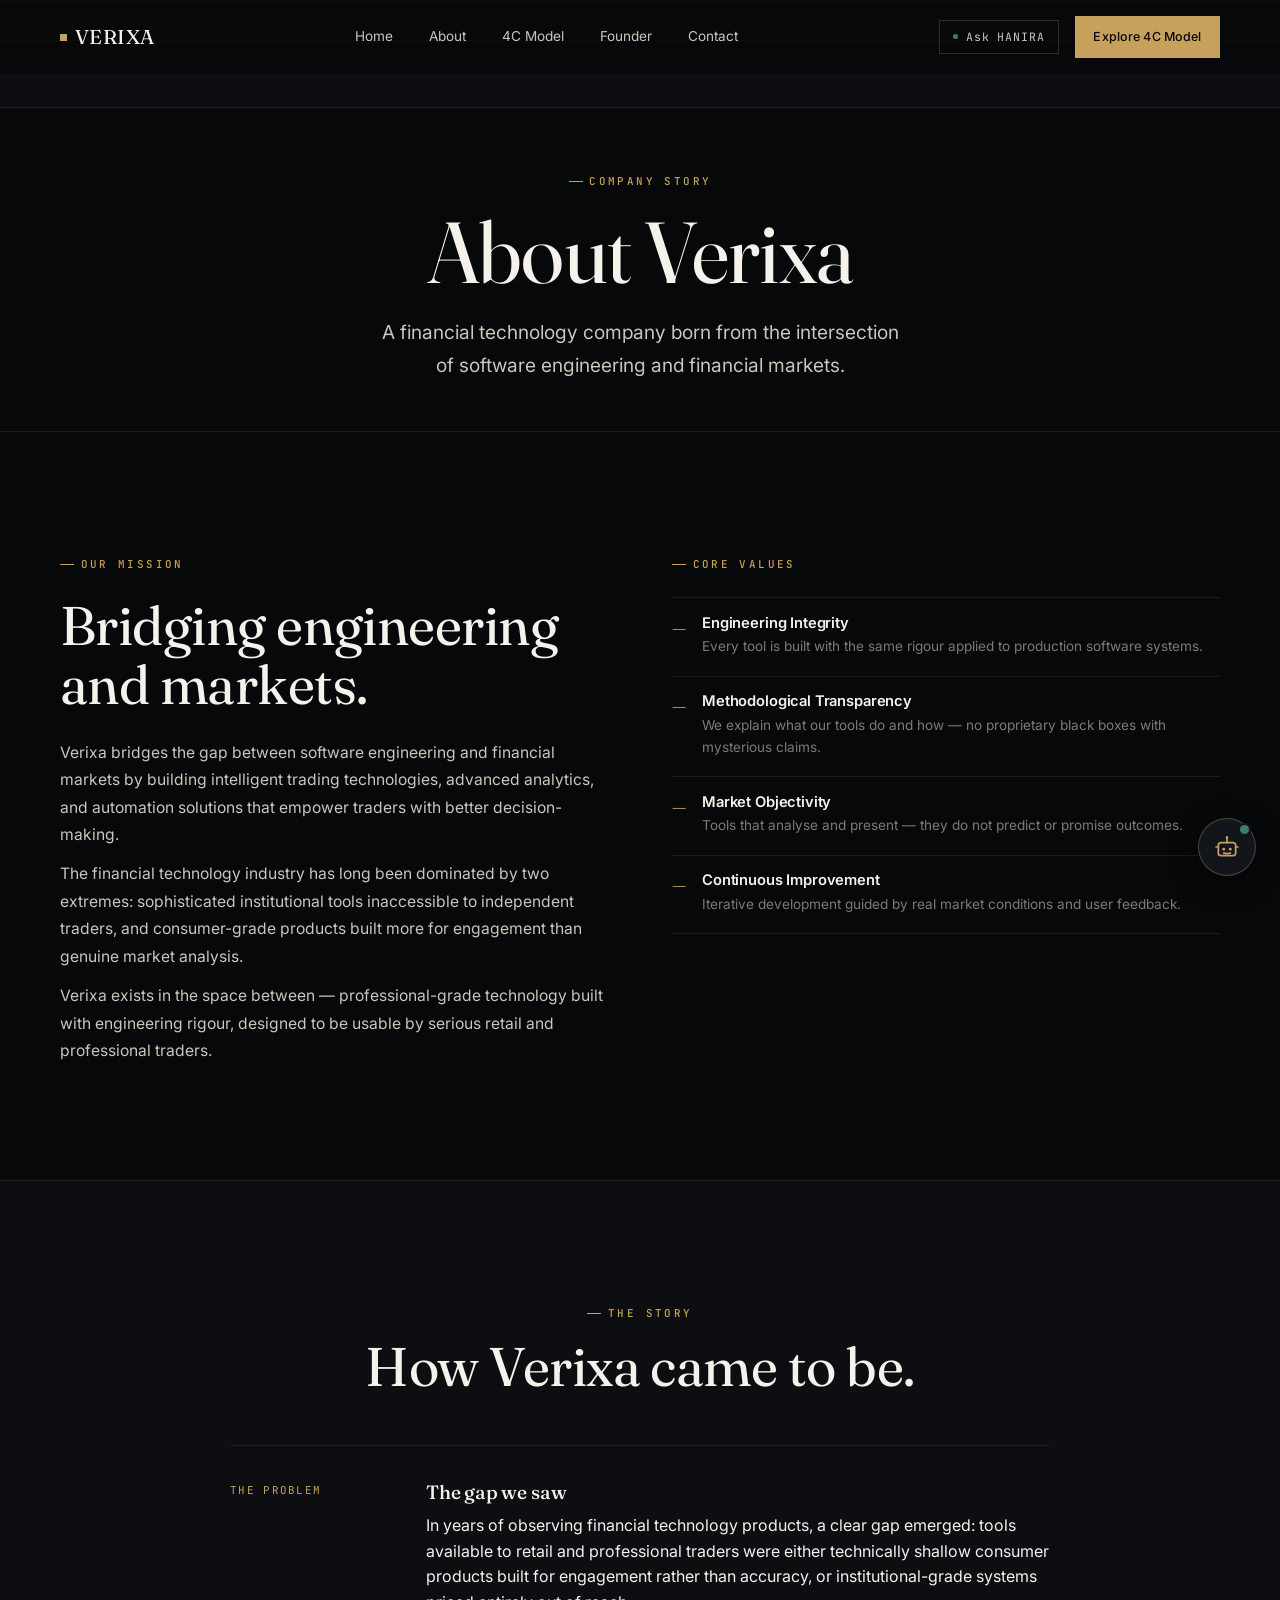
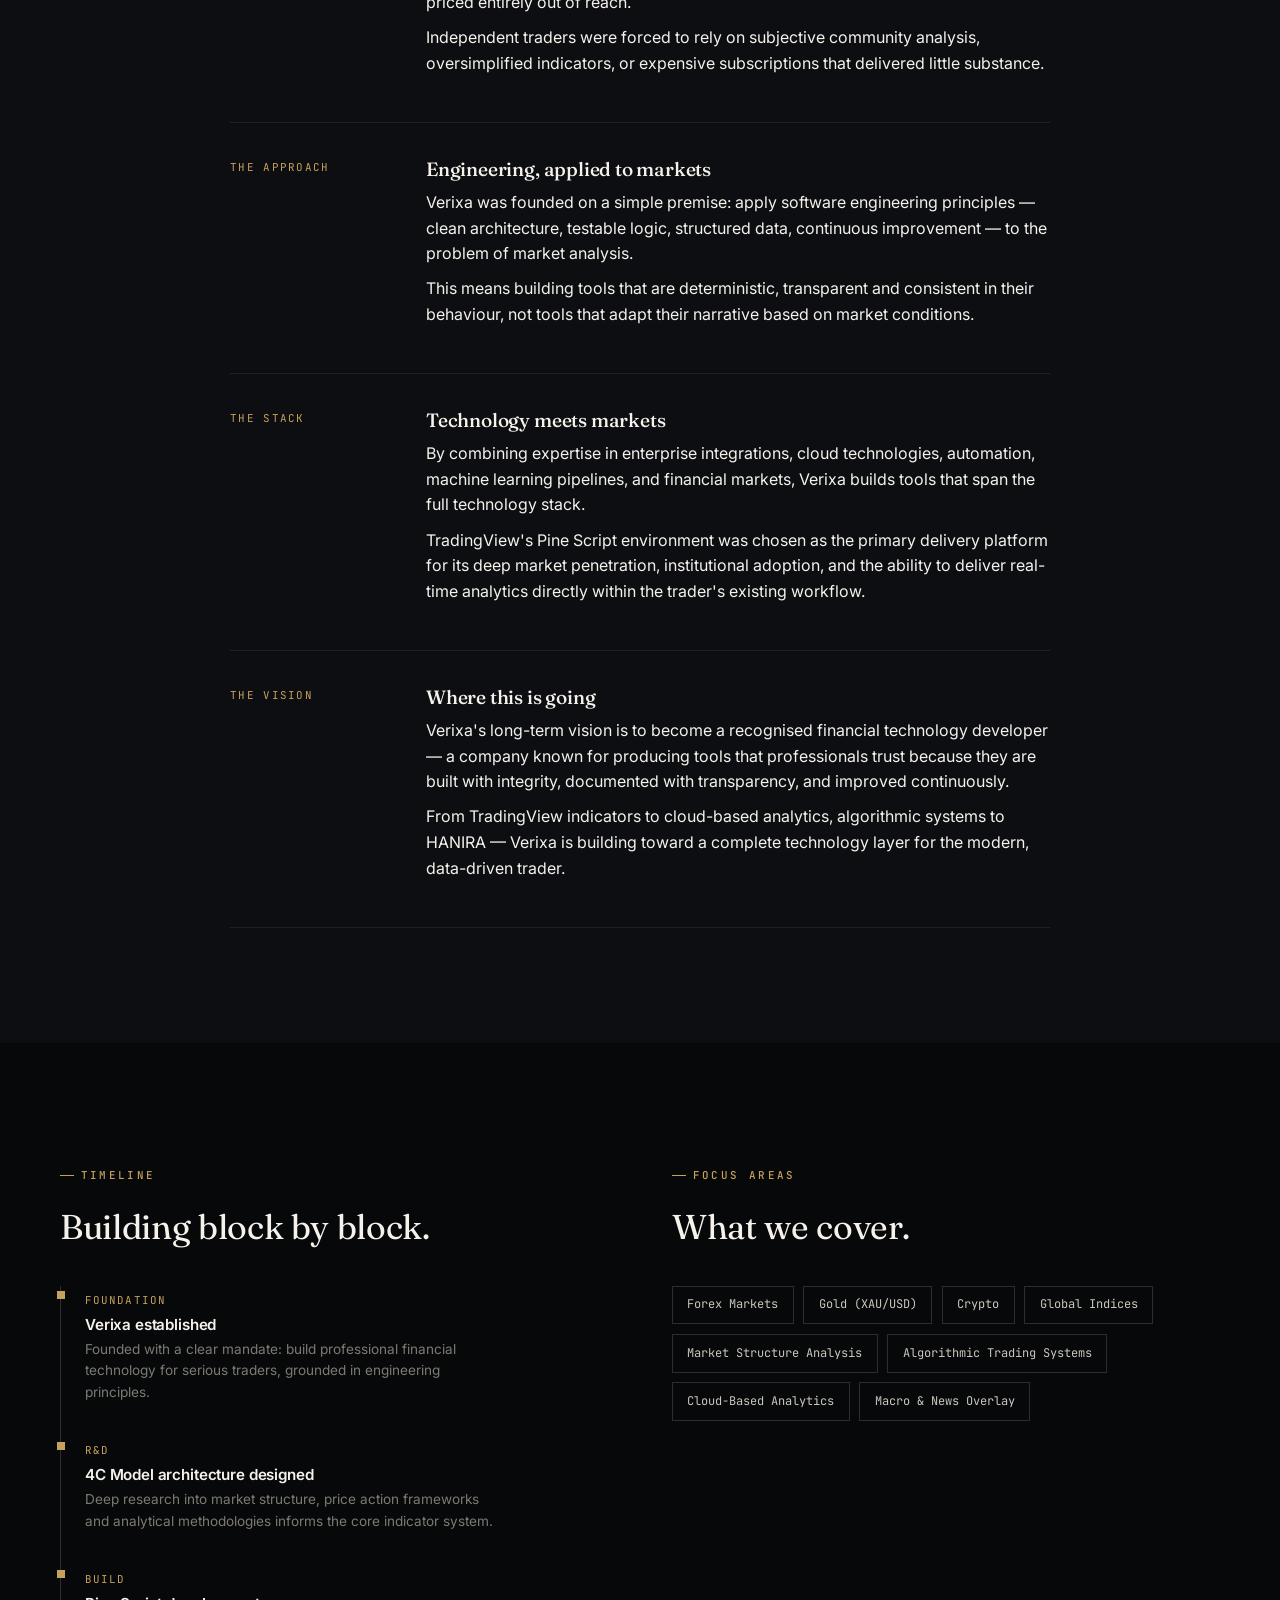
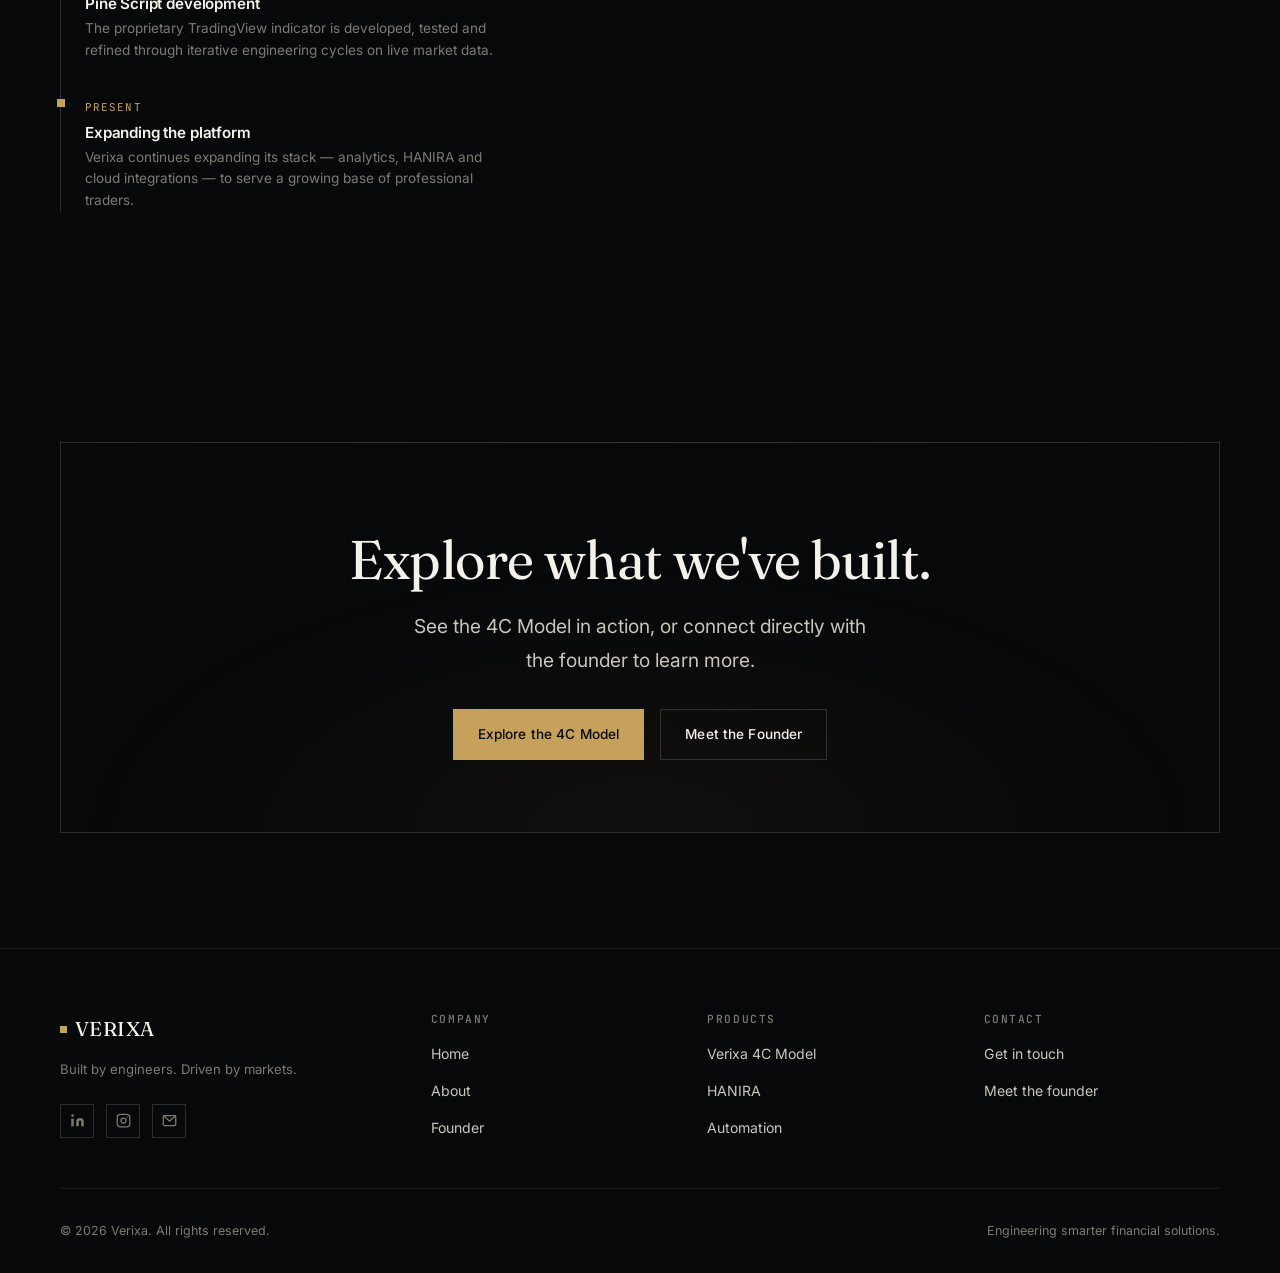
==== commit efade679: "new Upgraded design - Verixa Black new Upgraded design - Verixa Black" ====
--- a/about.html
+++ b/about.html
@@ -3,119 +3,87 @@
 <head>
 <meta charset="UTF-8"/>
 <meta name="viewport" content="width=device-width, initial-scale=1.0"/>
-<title>About — VERIXA | Engineering Smarter Financial Solutions</title>
-<meta name="description" content="Learn the story behind Verixa — how a software engineer combined engineering expertise with financial markets to build professional trading technology."/>
+<title>About — Verixa | Engineering Meets Markets</title>
+<meta name="description" content="How Verixa combines software engineering discipline with market intelligence to build the Verixa 4C Model, analytics, and HANIRA."/>
 <link rel="icon" type="image/x-icon" href="favicon.ico"/>
 <link rel="icon" type="image/svg+xml" href="favicon.svg"/>
 <link rel="icon" type="image/png" sizes="32x32" href="favicon.png"/>
 <link rel="apple-touch-icon" sizes="180x180" href="apple-touch-icon.png"/>
-<meta name="theme-color" content="#050816"/>
+<meta name="theme-color" content="#07080a"/>
 <link rel="preconnect" href="https://fonts.googleapis.com"/>
 <link rel="preconnect" href="https://fonts.gstatic.com" crossorigin/>
 <link rel="stylesheet" href="styles.css"/>
 </head>
 <body>
-<div id="page-fade" aria-hidden="true"></div>
-
-<!-- NAVBAR -->
+
 <nav id="navbar">
   <div class="nav-inner">
-    <a href="index.html" class="nav-logo">VERIXA<span class="logo-dot">.</span></a>
+    <a href="index.html" class="nav-logo"><span class="mark"></span>VERIXA</a>
     <ul class="nav-links">
       <li><a href="index.html">Home</a></li>
       <li><a href="about.html">About</a></li>
-      <li><a href="indicator.html">Indicator</a></li>
+      <li><a href="indicator.html">4C Model</a></li>
       <li><a href="founder.html">Founder</a></li>
       <li><a href="contact.html">Contact</a></li>
     </ul>
     <div class="nav-actions">
-      <a href="ai-agent.html" class="nav-ai-standalone"><span class="ai-dot"></span>AI Agent</a>
-      <div class="nav-cta">
-        <a href="indicator.html" class="btn btn-primary btn-sm">Explore Indicator</a>
-      </div>
-      <button class="nav-hamburger" id="hamburger" aria-label="Toggle menu">
-        <span></span><span></span><span></span>
-      </button>
+      <a href="ai-agent.html" class="nav-hanira"><span class="pulse"></span>Ask HANIRA</a>
+      <a href="indicator.html" class="btn btn-gold btn-sm">Explore 4C Model</a>
+      <button class="nav-hamburger" id="hamburger" aria-label="Toggle menu" aria-expanded="false"><span></span><span></span><span></span></button>
     </div>
   </div>
 </nav>
+<div class="ticker-rail" aria-hidden="true">
+  <div class="ticker-track" id="tickerTrack">
+    <span class="ticker-item"><span class="sym">XAUUSD</span> <span class="data">—</span></span>
+    <span class="ticker-item"><span class="sym">BTC</span> <span class="data">—</span></span>
+    <span class="ticker-item"><span class="sym">EURUSD</span> <span class="data">—</span></span>
+    <span class="ticker-item"><span class="sym">ETH</span> <span class="data">—</span></span>
+    <span class="ticker-item"><span class="sym">DXY</span> <span class="data">—</span></span>
+    <span class="ticker-item"><span class="sym">SPX500</span> <span class="data">—</span></span>
+  </div>
+</div>
 <div class="mobile-menu" id="mobile-menu">
   <ul>
     <li><a href="index.html">Home</a></li>
     <li><a href="about.html">About</a></li>
-    <li><a href="indicator.html">Indicator</a></li>
+    <li><a href="indicator.html">4C Model</a></li>
     <li><a href="founder.html">Founder</a></li>
     <li><a href="contact.html">Contact</a></li>
+    <li><a href="ai-agent.html">Ask HANIRA</a></li>
   </ul>
   <div class="mobile-cta">
-    <a href="indicator.html" class="btn btn-primary">Explore Indicator</a>
-    <a href="founder.html" class="btn btn-outline">Contact Founder</a>
+    <a href="indicator.html" class="btn btn-gold">Explore 4C Model</a>
+    <a href="founder.html" class="btn btn-line">Contact Founder</a>
   </div>
 </div>
 
-<!-- PAGE HERO -->
-<section class="page-hero" style="position:relative;overflow:hidden;">
-  <div class="orb orb-green" style="width:420px;height:420px;top:-120px;left:-80px;opacity:0.14;"></div>
-  <div class="orb orb-blue"  style="width:340px;height:340px;bottom:-80px;right:-80px;opacity:0.1;"></div>
-  <div class="container" style="position:relative;z-index:1;">
-    <div class="badge badge-green animate-fadeup" style="margin-bottom:1.1rem;">Company Story</div>
-    <h1 class="display-xl animate-fadeup delay-1" style="max-width:620px;margin:0 auto 1rem;">About <span class="gradient-text">VERIXA</span></h1>
-    <p class="body-lg text-muted animate-fadeup delay-2" style="max-width:520px;margin:0 auto;">
-      A financial technology company born from the intersection of software engineering and financial markets.
-    </p>
+<section class="page-hero">
+  <div class="container">
+    <span class="eyebrow" style="justify-content:center;">Company Story</span>
+    <h1 class="display-1">About Verixa</h1>
+    <p class="lede">A financial technology company born from the intersection of software engineering and financial markets.</p>
   </div>
 </section>
 
 <!-- MISSION -->
-<section class="section" style="background:var(--bg-primary);">
-  <div class="container">
-    <div class="two-col-grid">
+<section class="section">
+  <div class="container">
+    <div class="grid-2 align-start">
       <div class="reveal">
-        <div class="section-eyebrow label">Our Mission</div>
-        <h2 class="display-md" style="margin:0.85rem 0 1.25rem;">Bridging the Gap Between Engineering and Markets</h2>
-        <p class="body-md text-muted" style="margin-bottom:1rem;">
-          Verixa bridges the gap between software engineering and financial markets by building intelligent trading technologies, advanced analytics, and automation solutions that empower traders with better decision-making.
-        </p>
-        <p class="body-md text-muted" style="margin-bottom:1rem;">
-          The financial technology industry has long been dominated by two extremes: sophisticated institutional tools inaccessible to independent traders, and consumer-grade products built more for marketing than genuine market analysis.
-        </p>
-        <p class="body-md text-muted">
-          Verixa exists in the space between — professional-grade technology built with engineering rigour, designed to be usable by serious retail and professional traders.
-        </p>
-      </div>
-      <div class="reveal delay-2">
-        <div class="glass">
-          <h3 class="display-sm" style="margin-bottom:1.35rem;">Core Values</h3>
-          <div style="display:flex;flex-direction:column;gap:1.1rem;">
-            <div class="feature-item">
-              <div class="feature-check">✓</div>
-              <div>
-                <div style="font-weight:600;font-size:0.9rem;margin-bottom:0.25rem;">Engineering Integrity</div>
-                <p class="body-sm text-muted">Every tool is built with the same rigour applied to production software systems.</p>
-              </div>
-            </div>
-            <div class="feature-item">
-              <div class="feature-check">✓</div>
-              <div>
-                <div style="font-weight:600;font-size:0.9rem;margin-bottom:0.25rem;">Methodological Transparency</div>
-                <p class="body-sm text-muted">We explain what our tools do and how — no proprietary black boxes with mysterious claims.</p>
-              </div>
-            </div>
-            <div class="feature-item">
-              <div class="feature-check">✓</div>
-              <div>
-                <div style="font-weight:600;font-size:0.9rem;margin-bottom:0.25rem;">Market Objectivity</div>
-                <p class="body-sm text-muted">Tools that analyse and present — they do not predict or promise outcomes.</p>
-              </div>
-            </div>
-            <div class="feature-item">
-              <div class="feature-check">✓</div>
-              <div>
-                <div style="font-weight:600;font-size:0.9rem;margin-bottom:0.25rem;">Continuous Improvement</div>
-                <p class="body-sm text-muted">Iterative development guided by real market conditions and user feedback.</p>
-              </div>
-            </div>
-          </div>
+        <span class="eyebrow">Our Mission</span>
+        <h2 class="display-2 mt-2">Bridging engineering and markets.</h2>
+        <p class="body mt-2">Verixa bridges the gap between software engineering and financial markets by building intelligent trading technologies, advanced analytics, and automation solutions that empower traders with better decision-making.</p>
+        <p class="body mt-1">The financial technology industry has long been dominated by two extremes: sophisticated institutional tools inaccessible to independent traders, and consumer-grade products built more for engagement than genuine market analysis.</p>
+        <p class="body mt-1">Verixa exists in the space between — professional-grade technology built with engineering rigour, designed to be usable by serious retail and professional traders.</p>
+      </div>
+      <div class="reveal" style="transition-delay:0.1s">
+        <span class="eyebrow">Core Values</span>
+        <div class="value-list mt-2">
+          <div class="value-row"><span class="mark">—</span><div><h4>Engineering Integrity</h4><p>Every tool is built with the same rigour applied to production software systems.</p></div></div>
+          <div class="value-row"><span class="mark">—</span><div><h4>Methodological Transparency</h4><p>We explain what our tools do and how — no proprietary black boxes with mysterious claims.</p></div></div>
+          <div class="value-row"><span class="mark">—</span><div><h4>Market Objectivity</h4><p>Tools that analyse and present — they do not predict or promise outcomes.</p></div></div>
+          <div class="value-row"><span class="mark">—</span><div><h4>Continuous Improvement</h4><p>Iterative development guided by real market conditions and user feedback.</p></div></div>
         </div>
       </div>
     </div>
@@ -123,127 +91,75 @@
 </section>
 
 <!-- STORY -->
+<section class="section hairline" style="background:var(--panel);">
+  <div class="container">
+    <div class="section-head center reveal">
+      <span class="eyebrow" style="justify-content:center;">The Story</span>
+      <h2 class="display-2">How Verixa came to be.</h2>
+    </div>
+    <div class="story-list">
+      <div class="story-row reveal">
+        <span class="tag">The Problem</span>
+        <div>
+          <h3>The gap we saw</h3>
+          <p>In years of observing financial technology products, a clear gap emerged: tools available to retail and professional traders were either technically shallow consumer products built for engagement rather than accuracy, or institutional-grade systems priced entirely out of reach.</p>
+          <p>Independent traders were forced to rely on subjective community analysis, oversimplified indicators, or expensive subscriptions that delivered little substance.</p>
+        </div>
+      </div>
+      <div class="story-row reveal">
+        <span class="tag">The Approach</span>
+        <div>
+          <h3>Engineering, applied to markets</h3>
+          <p>Verixa was founded on a simple premise: apply software engineering principles — clean architecture, testable logic, structured data, continuous improvement — to the problem of market analysis.</p>
+          <p>This means building tools that are deterministic, transparent and consistent in their behaviour, not tools that adapt their narrative based on market conditions.</p>
+        </div>
+      </div>
+      <div class="story-row reveal">
+        <span class="tag">The Stack</span>
+        <div>
+          <h3>Technology meets markets</h3>
+          <p>By combining expertise in enterprise integrations, cloud technologies, automation, machine learning pipelines, and financial markets, Verixa builds tools that span the full technology stack.</p>
+          <p>TradingView's Pine Script environment was chosen as the primary delivery platform for its deep market penetration, institutional adoption, and the ability to deliver real-time analytics directly within the trader's existing workflow.</p>
+        </div>
+      </div>
+      <div class="story-row reveal">
+        <span class="tag">The Vision</span>
+        <div>
+          <h3>Where this is going</h3>
+          <p>Verixa's long-term vision is to become a recognised financial technology developer — a company known for producing tools that professionals trust because they are built with integrity, documented with transparency, and improved continuously.</p>
+          <p>From TradingView indicators to cloud-based analytics, algorithmic systems to HANIRA — Verixa is building toward a complete technology layer for the modern, data-driven trader.</p>
+        </div>
+      </div>
+    </div>
+  </div>
+</section>
+
+<!-- TIMELINE + FOCUS -->
 <section class="section">
   <div class="container">
-    <div class="section-header reveal">
-      <div class="section-eyebrow label">The Story</div>
-      <h2 class="display-md" style="margin:0.85rem 0 0.5rem;">How Verixa Came to Be</h2>
-    </div>
-    <div style="max-width:800px;margin:0 auto;display:flex;flex-direction:column;gap:1.25rem;">
-      <div class="glass reveal">
-        <div class="story-row">
-          <div class="story-icon" style="background:var(--green-dim);">🔍</div>
-          <div>
-            <h3 class="display-sm" style="margin-bottom:0.65rem;">The Problem We Saw</h3>
-            <p class="body-md text-muted" style="margin-bottom:0.85rem;">In years of observing financial technology products, a clear gap emerged: tools available to retail and professional traders were either technically shallow consumer products built for engagement rather than accuracy, or institutional-grade systems priced entirely out of reach.</p>
-            <p class="body-md text-muted">Independent traders were forced to rely on subjective community analysis, oversimplified indicators, or expensive subscriptions that delivered little substance.</p>
-          </div>
-        </div>
-      </div>
-      <div class="glass reveal delay-1">
-        <div class="story-row">
-          <div class="story-icon" style="background:var(--blue-dim);">⚙️</div>
-          <div>
-            <h3 class="display-sm" style="margin-bottom:0.65rem;">The Engineering Approach</h3>
-            <p class="body-md text-muted" style="margin-bottom:0.85rem;">Verixa was founded on a simple premise: apply software engineering principles — clean architecture, testable logic, structured data, continuous improvement — to the problem of market analysis.</p>
-            <p class="body-md text-muted">This means building tools that are deterministic, transparent, and consistent in their behaviour. Not tools that adapt their narrative based on market conditions.</p>
-          </div>
-        </div>
-      </div>
-      <div class="glass reveal delay-2">
-        <div class="story-row">
-          <div class="story-icon" style="background:var(--green-dim);">🌐</div>
-          <div>
-            <h3 class="display-sm" style="margin-bottom:0.65rem;">Technology Meets Markets</h3>
-            <p class="body-md text-muted" style="margin-bottom:0.85rem;">By combining expertise in enterprise integrations, cloud technologies, automation, machine learning pipelines, and financial markets, Verixa builds tools that span the full technology stack.</p>
-            <p class="body-md text-muted">TradingView's Pine Script environment was chosen as the primary delivery platform for its deep market penetration, institutional adoption, and the ability to deliver real-time analytics directly within the trader's existing workflow.</p>
-          </div>
-        </div>
-      </div>
-      <div class="glass reveal delay-3">
-        <div class="story-row">
-          <div class="story-icon" style="background:var(--blue-dim);">🚀</div>
-          <div>
-            <h3 class="display-sm" style="margin-bottom:0.65rem;">The Long-Term Vision</h3>
-            <p class="body-md text-muted" style="margin-bottom:0.85rem;">Verixa's long-term vision is to become a recognised financial technology developer — a company known for producing tools that professionals trust because they are built with integrity, documented with transparency, and improved continuously.</p>
-            <p class="body-md text-muted">From TradingView indicators to cloud-based analytics platforms, algorithmic trading systems to AI-assisted market research tools — Verixa is building toward a complete technology layer for the modern, data-driven trader.</p>
-          </div>
-        </div>
-      </div>
-    </div>
-  </div>
-</section>
-
-<!-- TIMELINE + FOCUS -->
-<section class="section" style="background:var(--bg-primary);">
-  <div class="container">
-    <div class="two-col-grid">
+    <div class="grid-2 align-start">
       <div class="reveal">
-        <div class="section-eyebrow label">Timeline</div>
-        <h2 class="display-md" style="margin:0.85rem 0 1.75rem;">Building Block by Block</h2>
-        <div class="timeline">
-          <div class="timeline-item">
-            <div class="timeline-year">Foundation</div>
-            <div class="timeline-title">Verixa Established</div>
-            <div class="timeline-desc">The company is founded with a clear mandate: build professional financial technology for serious traders, grounded in engineering principles.</div>
-          </div>
-          <div class="timeline-item">
-            <div class="timeline-year">Research &amp; Development</div>
-            <div class="timeline-title">Indicator Architecture Designed</div>
-            <div class="timeline-desc">Deep research into market structure, price action frameworks, and analytical methodologies informs the design of the core indicator system.</div>
-          </div>
-          <div class="timeline-item">
-            <div class="timeline-year">Technology Build</div>
-            <div class="timeline-title">Pine Script Development</div>
-            <div class="timeline-desc">The proprietary TradingView indicator is developed, tested, and refined through iterative engineering cycles on live market data.</div>
-          </div>
-          <div class="timeline-item">
-            <div class="timeline-year">Present</div>
-            <div class="timeline-title">Expanding the Platform</div>
-            <div class="timeline-desc">Verixa continues expanding its technology stack — analytics, automation, and cloud integrations — to serve a growing base of professional traders.</div>
-          </div>
-        </div>
-      </div>
-      <div class="reveal delay-2">
-        <div class="section-eyebrow label">Focus Areas</div>
-        <h2 class="display-md" style="margin:0.85rem 0 1.75rem;">What We Cover</h2>
-        <div style="display:flex;flex-direction:column;gap:0.75rem;">
-          <div class="card" style="padding:1rem 1.25rem;">
-            <div class="flex items-center gap-2">
-              <div style="width:7px;height:7px;border-radius:50%;background:var(--green);flex-shrink:0;"></div>
-              <span style="font-weight:600;font-size:0.9rem;">Forex Markets</span>
-            </div>
-          </div>
-          <div class="card" style="padding:1rem 1.25rem;">
-            <div class="flex items-center gap-2">
-              <div style="width:7px;height:7px;border-radius:50%;background:var(--green);flex-shrink:0;"></div>
-              <span style="font-weight:600;font-size:0.9rem;">Gold (XAU/USD)</span>
-            </div>
-          </div>
-          <div class="card" style="padding:1rem 1.25rem;">
-            <div class="flex items-center gap-2">
-              <div style="width:7px;height:7px;border-radius:50%;background:var(--blue);flex-shrink:0;"></div>
-              <span style="font-weight:600;font-size:0.9rem;">Global Indices</span>
-            </div>
-          </div>
-          <div class="card" style="padding:1rem 1.25rem;">
-            <div class="flex items-center gap-2">
-              <div style="width:7px;height:7px;border-radius:50%;background:var(--blue);flex-shrink:0;"></div>
-              <span style="font-weight:600;font-size:0.9rem;">Market Structure Analysis</span>
-            </div>
-          </div>
-          <div class="card" style="padding:1rem 1.25rem;">
-            <div class="flex items-center gap-2">
-              <div style="width:7px;height:7px;border-radius:50%;background:var(--green);flex-shrink:0;"></div>
-              <span style="font-weight:600;font-size:0.9rem;">Algorithmic Trading Systems</span>
-            </div>
-          </div>
-          <div class="card" style="padding:1rem 1.25rem;">
-            <div class="flex items-center gap-2">
-              <div style="width:7px;height:7px;border-radius:50%;background:var(--green);flex-shrink:0;"></div>
-              <span style="font-weight:600;font-size:0.9rem;">Cloud-Based Analytics</span>
-            </div>
-          </div>
+        <span class="eyebrow">Timeline</span>
+        <h2 class="display-2 mt-2" style="font-size:clamp(1.5rem,3.4vw,2.15rem);">Building block by block.</h2>
+        <div class="timeline mt-3">
+          <div class="timeline-item"><span class="timeline-tag">Foundation</span><h4>Verixa established</h4><p>Founded with a clear mandate: build professional financial technology for serious traders, grounded in engineering principles.</p></div>
+          <div class="timeline-item"><span class="timeline-tag">R&amp;D</span><h4>4C Model architecture designed</h4><p>Deep research into market structure, price action frameworks and analytical methodologies informs the core indicator system.</p></div>
+          <div class="timeline-item"><span class="timeline-tag">Build</span><h4>Pine Script development</h4><p>The proprietary TradingView indicator is developed, tested and refined through iterative engineering cycles on live market data.</p></div>
+          <div class="timeline-item"><span class="timeline-tag">Present</span><h4>Expanding the platform</h4><p>Verixa continues expanding its stack — analytics, HANIRA and cloud integrations — to serve a growing base of professional traders.</p></div>
+        </div>
+      </div>
+      <div class="reveal" style="transition-delay:0.1s">
+        <span class="eyebrow">Focus Areas</span>
+        <h2 class="display-2 mt-2" style="font-size:clamp(1.5rem,3.4vw,2.15rem);">What we cover.</h2>
+        <div class="chip-row mt-3">
+          <span class="chip">Forex Markets</span>
+          <span class="chip">Gold (XAU/USD)</span>
+          <span class="chip">Crypto</span>
+          <span class="chip">Global Indices</span>
+          <span class="chip">Market Structure Analysis</span>
+          <span class="chip">Algorithmic Trading Systems</span>
+          <span class="chip">Cloud-Based Analytics</span>
+          <span class="chip">Macro &amp; News Overlay</span>
         </div>
       </div>
     </div>
@@ -251,49 +167,41 @@
 </section>
 
 <!-- CTA -->
-<section class="section" style="position:relative;overflow:hidden;">
-  <div class="orb orb-blue" style="width:450px;height:450px;top:50%;left:50%;transform:translate(-50%,-50%);opacity:0.1;"></div>
-  <div class="container" style="position:relative;z-index:1;">
-    <div class="reveal" style="text-align:center;max-width:600px;margin:0 auto;">
-      <h2 class="display-md" style="margin-bottom:1rem;">Explore What We've <span class="gradient-text">Built</span></h2>
-      <p class="body-lg text-muted" style="margin-bottom:2rem;">See our proprietary indicator in action, or connect directly with the founder to learn more.</p>
-      <div class="hero-cta">
-        <a href="indicator.html" class="btn btn-primary btn-lg">Explore Indicator</a>
-        <a href="founder.html" class="btn btn-outline btn-lg">Meet the Founder</a>
-      </div>
-    </div>
-  </div>
-</section>
-
-<!-- FOOTER -->
-<footer id="footer">
+<section class="section">
+  <div class="container">
+    <div class="cta-band reveal">
+      <h2 class="display-2">Explore what we've built.</h2>
+      <p class="lede" style="max-width:480px; margin:0 auto;">See the 4C Model in action, or connect directly with the founder to learn more.</p>
+      <div class="btn-row">
+        <a href="indicator.html" class="btn btn-gold">Explore the 4C Model</a>
+        <a href="founder.html" class="btn btn-line">Meet the Founder</a>
+      </div>
+    </div>
+  </div>
+</section>
+
+<footer>
   <div class="container">
     <div class="footer-grid">
       <div class="footer-brand">
-        <a href="index.html" class="nav-logo">VERIXA<span class="logo-dot">.</span></a>
-        <p class="tagline">Built by Engineers. Driven by Markets.</p>
+        <a href="index.html" class="nav-logo"><span class="mark"></span>VERIXA</a>
+        <p class="small">Built by engineers. Driven by markets.</p>
         <div class="footer-socials">
-          <a href="https://www.linkedin.com/in/mohamedhanas" target="_blank" rel="noopener" class="footer-social-btn" aria-label="LinkedIn">
-            <svg width="15" height="15" viewBox="0 0 24 24" fill="currentColor"><path d="M16 8a6 6 0 0 1 6 6v7h-4v-7a2 2 0 0 0-2-2 2 2 0 0 0-2 2v7h-4v-7a6 6 0 0 1 6-6zM2 9h4v12H2z"/><circle cx="4" cy="4" r="2"/></svg>
-          </a>
-          <a href="https://www.instagram.com/the.pipsociety?igsh=Z25vYmlnbmc1anJz&utm_source=qr" target="_blank" rel="noopener" class="footer-social-btn" aria-label="Instagram">
-            <svg width="15" height="15" viewBox="0 0 24 24" fill="none" stroke="currentColor" stroke-width="2" stroke-linecap="round" stroke-linejoin="round"><rect x="2" y="2" width="20" height="20" rx="5" ry="5"/><circle cx="12" cy="12" r="4"/><circle cx="17.5" cy="6.5" r="1" fill="currentColor" stroke="none"/></svg>
-          </a>
-          <a href="mailto:mohamedhanaskkl@gmail.com" class="footer-social-btn" aria-label="Email">
-            <svg width="15" height="15" viewBox="0 0 24 24" fill="none" stroke="currentColor" stroke-width="2"><rect x="2" y="4" width="20" height="16" rx="2"/><polyline points="2,4 12,13 22,4"/></svg>
-          </a>
+          <a href="https://www.linkedin.com/in/mohamedhanas" target="_blank" rel="noopener" class="footer-social-btn" aria-label="LinkedIn"><svg width="15" height="15" viewBox="0 0 24 24" fill="currentColor"><path d="M16 8a6 6 0 0 1 6 6v7h-4v-7a2 2 0 0 0-2-2 2 2 0 0 0-2 2v7h-4v-7a6 6 0 0 1 6-6zM2 9h4v12H2z"/><circle cx="4" cy="4" r="2"/></svg></a>
+          <a href="https://www.instagram.com/verixafinance" target="_blank" rel="noopener" class="footer-social-btn" aria-label="Instagram"><svg width="15" height="15" viewBox="0 0 24 24" fill="none" stroke="currentColor" stroke-width="2" stroke-linecap="round" stroke-linejoin="round"><rect x="2" y="2" width="20" height="20" rx="5" ry="5"/><circle cx="12" cy="12" r="4"/><circle cx="17.5" cy="6.5" r="1" fill="currentColor" stroke="none"/></svg></a>
+          <a href="mailto:mohamedhanaskkl@gmail.com" class="footer-social-btn" aria-label="Email"><svg width="15" height="15" viewBox="0 0 24 24" fill="none" stroke="currentColor" stroke-width="2"><rect x="2" y="4" width="20" height="16" rx="2"/><polyline points="2,4 12,13 22,4"/></svg></a>
         </div>
       </div>
       <div class="footer-col"><h4>Company</h4><ul><li><a href="index.html">Home</a></li><li><a href="about.html">About</a></li><li><a href="founder.html">Founder</a></li></ul></div>
-      <div class="footer-col"><h4>Products</h4><ul><li><a href="indicator.html">Indicator</a></li><li><a href="indicator.html">Analytics</a></li><li><a href="indicator.html">Automation</a></li></ul></div>
-      <div class="footer-col"><h4>Contact</h4><ul><li><a href="contact.html">Get in Touch</a></li><li><a href="founder.html">Meet the Founder</a></li></ul></div>
-    </div>
-    <div class="footer-bottom">
-      <span>© 2026 Verixa. All rights reserved.</span>
-      <span>Engineering Smarter Financial Solutions</span>
-    </div>
+      <div class="footer-col"><h4>Products</h4><ul><li><a href="indicator.html">Verixa 4C Model</a></li><li><a href="ai-agent.html">HANIRA</a></li><li><a href="indicator.html">Automation</a></li></ul></div>
+      <div class="footer-col"><h4>Contact</h4><ul><li><a href="contact.html">Get in touch</a></li><li><a href="founder.html">Meet the founder</a></li></ul></div>
+    </div>
+    <div class="footer-bottom"><span>© 2026 Verixa. All rights reserved.</span><span>Engineering smarter financial solutions.</span></div>
   </div>
 </footer>
+
 <script src="script.js"></script>
+<script src="hanira-engine.js"></script>
+<script src="hanira-widget.js"></script>
 </body>
 </html>
--- a/styles.css
+++ b/styles.css
@@ -1,878 +1,597 @@
-/* =============================================
-   VERIXA — Design System & Responsive CSS
-   Mobile-first. Tested 320px → 1440px.
-   ============================================= */
-
-@import url('https://fonts.googleapis.com/css2?family=Inter:wght@300;400;500;600;700;800;900&family=JetBrains+Mono:wght@400;500;600;700&display=swap');
-
-/* ─── DESIGN TOKENS ──────────────────────────── */
-:root {
-  --bg-base:       #050816;
-  --bg-primary:    #0B1220;
-  --bg-card:       #0D1829;
-  --bg-card-hover: #111f35;
-  --green:         #00D084;
-  --green-dim:     rgba(0,208,132,0.12);
-  --green-glow:    rgba(0,208,132,0.25);
-  --blue:          #3B82F6;
-  --blue-dim:      rgba(59,130,246,0.12);
-  --blue-glow:     rgba(59,130,246,0.25);
-  --text:          #FFFFFF;
-  --text-muted:    #B8C0CC;
-  --text-subtle:   #6B7A8F;
-  --border:        rgba(255,255,255,0.06);
-  --border-active: rgba(0,208,132,0.3);
-  --r-sm:  6px;
-  --r-md:  12px;
-  --r-lg:  20px;
-  --r-xl:  28px;
-  --ease:  cubic-bezier(0.4,0,0.2,1);
-  --font:  'Inter', system-ui, -apple-system, sans-serif;
-  --font-mono: 'JetBrains Mono', monospace;
-}
-
-/* ─── RESET ──────────────────────────────────── */
-*,*::before,*::after { box-sizing:border-box; margin:0; padding:0; }
-html { scroll-behavior:smooth; -webkit-text-size-adjust:100%; }
-body {
-  font-family:var(--font);
-  background:var(--bg-base);
-  color:var(--text);
+/* =====================================================================
+   VERIXA — Design System v2
+   "Instrument-grade luxury." A trading terminal reimagined as a private
+   members' desk: obsidian surfaces, hairline rule-lines, a single
+   champagne-gold signal color, and a serif that reads like an engraved
+   plate on old instrumentation.
+   Mobile-first. Verified 320px → 1920px.
+   ===================================================================== */
+
+@import url('https://fonts.googleapis.com/css2?family=Fraunces:opsz,wght@9..144,300;9..144,400;9..144,500;9..144,600&family=Inter:wght@400;500;600;700&family=JetBrains+Mono:wght@400;500;600&display=swap');
+
+/* ─── TOKENS ─────────────────────────────────────────────────────── */
+:root{
+  /* surfaces */
+  --obsidian:      #07080a;
+  --panel:         #0c0e12;
+  --panel-raised:  #12151b;
+  --panel-line:    rgba(244,242,235,0.08);
+  --panel-line-strong: rgba(244,242,235,0.16);
+
+  /* signal color — muted champagne gold, the ONE accent */
+  --gold:          #c6a15b;
+  --gold-bright:   #e8cf9a;
+  --gold-dim:      rgba(198,161,91,0.12);
+  --gold-line:     rgba(198,161,91,0.35);
+
+  /* secondary — deep instrument-panel emerald, used sparingly for "live/positive" data only */
+  --emerald:       #3f7c67;
+  --emerald-dim:   rgba(63,124,103,0.14);
+  --signal-down:   #9a5a52;
+
+  /* type */
+  --ivory:         #f4f2eb;
+  --ivory-dim:     #c9c6bc;
+  --ivory-faint:   #7c7a72;
+
+  --serif:  'Fraunces', Georgia, serif;
+  --sans:   'Inter', system-ui, -apple-system, sans-serif;
+  --mono:   'JetBrains Mono', monospace;
+
+  --ease: cubic-bezier(0.16,1,0.3,1);
+  --r-sm: 2px; --r-md: 3px; --r-lg: 4px; /* deliberately near-square — instrument, not app */
+}
+
+/* ─── RESET ──────────────────────────────────────────────────────── */
+*,*::before,*::after{ box-sizing:border-box; margin:0; padding:0; }
+html{ scroll-behavior:smooth; -webkit-text-size-adjust:100%; }
+body{
+  font-family:var(--sans);
+  background:var(--obsidian);
+  color:var(--ivory);
   line-height:1.6;
   -webkit-font-smoothing:antialiased;
   overflow-x:hidden;
-  max-width:100vw;
   position:relative;
 }
-/* Global HUD texture — faint grid + vignette, fixed behind all content */
-body::before {
+@media (prefers-reduced-motion: reduce){
+  *{ animation-duration:0.01ms !important; animation-iteration-count:1 !important; transition-duration:0.01ms !important; scroll-behavior:auto !important; }
+}
+img,svg{ max-width:100%; display:block; }
+a{ text-decoration:none; color:inherit; }
+button{ cursor:pointer; font-family:inherit; }
+:focus-visible{ outline:1.5px solid var(--gold); outline-offset:3px; }
+
+/* fixed ledger-line texture: faint horizontal rules, like graph paper on a desk pad */
+body::before{
   content:''; position:fixed; inset:0; z-index:0; pointer-events:none;
-  background-image:
-    linear-gradient(rgba(0,208,132,0.035) 1px, transparent 1px),
-    linear-gradient(90deg, rgba(0,208,132,0.035) 1px, transparent 1px);
-  background-size:46px 46px;
-  -webkit-mask-image:radial-gradient(ellipse 80% 60% at 50% 0%, #000 0%, transparent 75%);
-  mask-image:radial-gradient(ellipse 80% 60% at 50% 0%, #000 0%, transparent 75%);
-}
-body > * { position:relative; z-index:1; }
-img,svg { max-width:100%; display:block; }
-a { text-decoration:none; }
-button { cursor:pointer; }
-
-/* ─── SCROLLBAR ──────────────────────────────── */
-::-webkit-scrollbar { width:5px; }
-::-webkit-scrollbar-track { background:var(--bg-base); }
-::-webkit-scrollbar-thumb { background:#1e2d45; border-radius:3px; }
-::-webkit-scrollbar-thumb:hover { background:var(--green); }
-
-/* ─── TYPOGRAPHY ─────────────────────────────── */
-h1,h2,h3,h4,h5 { line-height:1.2; font-weight:700; letter-spacing:-0.02em; }
-
-/* Mobile-first sizes, scale up at ≥768px */
-.display-xl {
-  font-size: clamp(1.9rem, 8vw, 4.8rem);
-  font-weight:800; line-height:1.08; letter-spacing:-0.03em;
-}
-.display-lg {
-  font-size: clamp(1.65rem, 6vw, 3.6rem);
-  font-weight:700; letter-spacing:-0.02em;
-}
-.display-md {
-  font-size: clamp(1.3rem, 4.5vw, 2.4rem);
-  font-weight:700; letter-spacing:-0.02em;
-}
-.display-sm {
-  font-size: clamp(1.05rem, 3vw, 1.5rem);
-  font-weight:600; letter-spacing:-0.01em;
-}
-.body-lg  { font-size:clamp(0.95rem,2.5vw,1.125rem); line-height:1.75; }
-.body-md  { font-size:1rem; line-height:1.7; }
-.body-sm  { font-size:0.875rem; line-height:1.65; }
-.label    { font-size:0.75rem; font-weight:600; letter-spacing:0.1em; text-transform:uppercase; }
-
-.text-green  { color:var(--green); }
-.text-blue   { color:var(--blue); }
-.text-muted  { color:var(--text-muted); }
-.text-subtle { color:var(--text-subtle); }
-.text-center { text-align:center; }
-
-.gradient-text {
-  background:linear-gradient(135deg,#fff 20%,var(--green) 80%);
-  -webkit-background-clip:text; -webkit-text-fill-color:transparent; background-clip:text;
-}
-.gradient-text-blue {
-  background:linear-gradient(135deg,#fff 20%,var(--blue) 80%);
-  -webkit-background-clip:text; -webkit-text-fill-color:transparent; background-clip:text;
-}
-
-/* ─── LAYOUT ─────────────────────────────────── */
-.container {
-  width:100%; max-width:1280px; margin:0 auto;
-  padding:0 1.25rem;
-}
-.section    { padding:clamp(3rem,7vw,7rem) 0; position:relative; }
-.section-sm { padding:clamp(2rem,4vw,4rem) 0; }
-
-.section-header {
-  text-align:center; max-width:700px; margin:0 auto;
-  margin-bottom:clamp(2rem,4vw,3.5rem);
-}
-.section-eyebrow {
-  display:inline-flex; align-items:center; gap:8px;
-  color:var(--green); margin-bottom:1rem;
-}
-.section-eyebrow::before {
-  content:''; display:block; width:20px; height:2px;
-  background:var(--green); border-radius:2px;
-}
-
-/* ─── TWO-COLUMN LAYOUTS ─────────────────────── */
-/* All two-col grids are single column on mobile by default */
-.two-col-grid,
-.profile-grid,
-.contact-grid,
-.mini-card-grid,
-.expertise-grid,
-.faq-grid {
-  display:grid;
-  grid-template-columns:1fr;
-  gap:2rem;
-}
-
-/* On desktop, restore multi-column */
-@media (min-width:900px) {
-  .two-col-grid  { grid-template-columns:1fr 1fr; gap:4rem; align-items:start; }
-  .profile-grid  { grid-template-columns:1fr 2fr; gap:4rem; align-items:start; }
-  .contact-grid  { grid-template-columns:5fr 7fr; gap:3.5rem; align-items:start; }
-  .mini-card-grid{ grid-template-columns:1fr 1fr; gap:1rem; }
-  .expertise-grid{ grid-template-columns:1fr 1fr; gap:0.75rem; }
-  .faq-grid      { grid-template-columns:1fr 1fr; gap:1.25rem; }
-}
-
-/* Indicator features 2-col */
-.features-grid {
-  display:grid;
-  grid-template-columns:1fr;
-  gap:1.25rem;
-  max-width:960px; margin:0 auto;
-}
-@media (min-width:768px) {
-  .features-grid { grid-template-columns:1fr 1fr; gap:1.5rem; }
-}
-
-/* Centered align variant */
-@media (min-width:900px) {
-  .two-col-grid.align-center { align-items:center; }
-}
-
-/* ─── STANDARD GRIDS ─────────────────────────── */
-.grid-2 { display:grid; grid-template-columns:1fr; gap:1rem; }
-.grid-3 { display:grid; grid-template-columns:1fr; gap:1rem; }
-.grid-4 { display:grid; grid-template-columns:repeat(2,1fr); gap:1rem; }
-
-@media (min-width:600px) {
-  .grid-2 { grid-template-columns:repeat(2,1fr); }
-}
-@media (min-width:768px) {
-  .grid-3 { grid-template-columns:repeat(2,1fr); gap:1.25rem; }
-  .grid-4 { grid-template-columns:repeat(2,1fr); }
-}
-@media (min-width:1024px) {
-  .grid-3 { grid-template-columns:repeat(3,1fr); gap:1.5rem; }
-  .grid-4 { grid-template-columns:repeat(4,1fr); gap:1.25rem; }
-}
-
-/* ─── STATS GRID ─────────────────────────────── */
-.stats-grid {
-  display:grid;
-  grid-template-columns:repeat(2,1fr);
-  gap:1.25rem;
-  text-align:center;
-}
-@media (min-width:640px) {
-  .stats-grid { grid-template-columns:repeat(4,1fr); gap:1.5rem; }
-}
-
-/* ─── FLEX UTILITIES ─────────────────────────── */
-.flex          { display:flex; }
-.flex-col      { flex-direction:column; }
-.flex-wrap     { flex-wrap:wrap; }
-.items-center  { align-items:center; }
-.items-start   { align-items:flex-start; }
-.justify-center{ justify-content:center; }
-.justify-between{ justify-content:space-between; }
-.gap-1 { gap:0.5rem; }
-.gap-2 { gap:1rem; }
-.gap-3 { gap:1.5rem; }
-.gap-4 { gap:2rem; }
-.flex-shrink-0 { flex-shrink:0; }
-
-/* Hero CTA button group */
-.hero-cta {
-  display:flex; flex-wrap:wrap; gap:0.75rem;
-  justify-content:center; align-items:center;
-}
-@media (max-width:400px) {
-  .hero-cta { flex-direction:column; align-items:stretch; }
-  .hero-cta .btn { justify-content:center; }
-}
-
-/* Trust badges row */
-.trust-row {
-  display:flex; flex-wrap:wrap; gap:1rem;
-  justify-content:center; align-items:center;
-}
-
-/* ─── SPACING UTILITIES ──────────────────────── */
-.mt-1  { margin-top:0.5rem; }
-.mt-2  { margin-top:1rem; }
-.mt-3  { margin-top:1.5rem; }
-.mt-4  { margin-top:2rem; }
-.mt-6  { margin-top:3rem; }
-.mb-2  { margin-bottom:1rem; }
-.mb-3  { margin-bottom:1.5rem; }
-.mx-auto { margin-left:auto; margin-right:auto; }
-.w-full  { width:100%; }
-.max-w-2xl { max-width:680px; }
-.max-w-3xl { max-width:860px; }
-.relative  { position:relative; }
-.overflow-hidden { overflow:hidden; }
-.hidden    { display:none; }
-
-/* ─── NAVBAR ─────────────────────────────────── */
-#navbar {
-  position:fixed; top:0; left:0; right:0; z-index:1000;
-  padding:0 1.25rem;
-  transition:all 0.25s var(--ease);
-}
-#navbar::after {
-  content:''; position:absolute; left:0; right:0; bottom:0; height:1px;
-  background:linear-gradient(90deg, transparent, rgba(0,208,132,0.5) 20%, rgba(59,130,246,0.5) 50%, rgba(0,208,132,0.5) 80%, transparent);
-  opacity:0; transition:opacity 0.3s ease;
-}
-#navbar.scrolled::after { opacity:1; }
-#navbar.scrolled {
-  background:rgba(5,8,22,0.9);
-  backdrop-filter:blur(20px) saturate(180%);
-  -webkit-backdrop-filter:blur(20px) saturate(180%);
-  border-bottom:1px solid var(--border);
-}
-.nav-inner {
-  max-width:1280px; margin:0 auto;
+  background-image: linear-gradient(rgba(244,242,235,0.025) 1px, transparent 1px);
+  background-size: 100% 40px;
+  -webkit-mask-image:linear-gradient(180deg,#000 0%, transparent 70%);
+  mask-image:linear-gradient(180deg,#000 0%, transparent 70%);
+}
+body > *{ position:relative; z-index:1; }
+
+/* ─── SCROLLBAR ──────────────────────────────────────────────────── */
+::-webkit-scrollbar{ width:4px; }
+::-webkit-scrollbar-track{ background:var(--obsidian); }
+::-webkit-scrollbar-thumb{ background:#2a2d33; }
+::-webkit-scrollbar-thumb:hover{ background:var(--gold); }
+
+/* ─── CONTAINER / LAYOUT ─────────────────────────────────────────── */
+.container{ width:100%; max-width:1240px; margin:0 auto; padding:0 clamp(1.25rem,4vw,2.5rem); }
+.section{ padding:clamp(4rem,9vw,7.5rem) 0; }
+.section-sm{ padding:clamp(2.25rem,5vw,3.5rem) 0; }
+.hairline{ border-top:1px solid var(--panel-line); }
+
+/* ─── TYPOGRAPHY ─────────────────────────────────────────────────── */
+h1,h2,h3,h4{ font-family:var(--serif); font-weight:500; line-height:1.08; letter-spacing:-0.01em; color:var(--ivory); }
+.eyebrow{
+  font-family:var(--mono); font-size:0.68rem; font-weight:500; letter-spacing:0.22em; text-transform:uppercase;
+  color:var(--gold); display:inline-flex; align-items:center; gap:0.6em;
+}
+.eyebrow::before{ content:''; width:14px; height:1px; background:var(--gold); display:inline-block; }
+
+.display-1{ font-size:clamp(2.4rem,7vw,5.4rem); font-weight:400; }
+.display-2{ font-size:clamp(1.9rem,5vw,3.4rem); font-weight:400; }
+.display-3{ font-size:clamp(1.5rem,3.4vw,2.15rem); font-weight:500; }
+
+.lede{ font-family:var(--sans); font-size:clamp(1rem,2.2vw,1.2rem); line-height:1.75; color:var(--ivory-dim); font-weight:400; }
+.body{ font-size:0.98rem; line-height:1.75; color:var(--ivory-dim); }
+.small{ font-size:0.82rem; color:var(--ivory-faint); }
+.data{ font-family:var(--mono); letter-spacing:0.02em; }
+
+.text-gold{ color:var(--gold); }
+.text-faint{ color:var(--ivory-faint); }
+
+/* ─── NAVBAR ─────────────────────────────────────────────────────── */
+#navbar{
+  position:fixed; top:0; left:0; right:0; z-index:100;
+  border-bottom:1px solid transparent;
+  background:rgba(7,8,10,0);
+  transition:background 0.4s var(--ease), border-color 0.4s var(--ease);
+}
+#navbar.scrolled{ background:rgba(7,8,10,0.88); backdrop-filter:blur(14px); border-bottom-color:var(--panel-line); }
+.nav-inner{ display:flex; align-items:center; justify-content:space-between; height:74px; max-width:1240px; margin:0 auto; padding:0 clamp(1.25rem,4vw,2.5rem); }
+.nav-logo{ font-family:var(--serif); font-size:1.25rem; letter-spacing:0.02em; color:var(--ivory); display:flex; align-items:center; gap:0.5rem; }
+.nav-logo .mark{ width:7px; height:7px; background:var(--gold); display:inline-block; }
+.nav-links{ display:none; list-style:none; gap:2.25rem; font-size:0.85rem; color:var(--ivory-dim); }
+.nav-links a{ position:relative; padding:0.3rem 0; transition:color 0.25s; }
+.nav-links a::after{ content:''; position:absolute; left:0; bottom:0; width:0; height:1px; background:var(--gold); transition:width 0.3s var(--ease); }
+.nav-links a:hover{ color:var(--ivory); }
+.nav-links a:hover::after{ width:100%; }
+.nav-actions{ display:flex; align-items:center; gap:1rem; }
+.nav-hanira{ display:none; align-items:center; gap:0.5rem; font-family:var(--mono); font-size:0.72rem; letter-spacing:0.08em; color:var(--ivory-dim); border:1px solid var(--panel-line-strong); padding:0.45rem 0.8rem; transition:border-color 0.25s, color 0.25s; }
+.nav-hanira:hover{ border-color:var(--gold-line); color:var(--gold-bright); }
+.nav-hanira .pulse{ width:5px; height:5px; border-radius:50%; background:var(--emerald); box-shadow:0 0 0 0 var(--emerald-dim); animation:pulse 2.4s infinite; }
+@keyframes pulse{ 0%{ box-shadow:0 0 0 0 rgba(63,124,103,0.5); } 70%{ box-shadow:0 0 0 6px rgba(63,124,103,0); } 100%{ box-shadow:0 0 0 0 rgba(63,124,103,0); } }
+.nav-hamburger{ display:flex; flex-direction:column; gap:5px; background:none; border:none; padding:6px; }
+.nav-hamburger span{ width:20px; height:1px; background:var(--ivory); transition:transform 0.3s, opacity 0.3s; }
+@media(min-width:920px){
+  .nav-links{ display:flex; }
+  .nav-hanira{ display:inline-flex; }
+  .nav-hamburger{ display:none; }
+}
+.btn{
+  display:inline-flex; align-items:center; justify-content:center; gap:0.55rem;
+  font-family:var(--sans); font-size:0.85rem; font-weight:500; letter-spacing:0.01em;
+  padding:0.85rem 1.5rem; border:1px solid transparent; transition:all 0.3s var(--ease); white-space:nowrap;
+}
+.btn-gold{ background:var(--gold); color:var(--obsidian); }
+.btn-gold:hover{ background:var(--gold-bright); transform:translateY(-1px); }
+.btn-line{ border-color:var(--panel-line-strong); color:var(--ivory); }
+.btn-line:hover{ border-color:var(--gold-line); color:var(--gold-bright); }
+.btn-sm{ padding:0.6rem 1.1rem; font-size:0.78rem; }
+
+.mobile-menu{
+  position:fixed; inset:74px 0 0 0; z-index:99; background:var(--obsidian);
+  transform:translateY(-8px); opacity:0; pointer-events:none; transition:all 0.35s var(--ease);
+  border-top:1px solid var(--panel-line); padding:2rem clamp(1.25rem,4vw,2.5rem);
+}
+.mobile-menu.open{ transform:translateY(0); opacity:1; pointer-events:auto; }
+.mobile-menu ul{ list-style:none; display:flex; flex-direction:column; gap:0; }
+.mobile-menu a{ display:block; padding:1.1rem 0; font-family:var(--serif); font-size:1.5rem; border-bottom:1px solid var(--panel-line); }
+.mobile-cta{ display:flex; flex-direction:column; gap:0.85rem; margin-top:2rem; }
+
+/* ─── TICKER RAIL ────────────────────────────────────────────────── */
+.ticker-rail{
+  position:fixed; top:74px; left:0; right:0; z-index:90;
+  height:34px; overflow:hidden; border-bottom:1px solid var(--panel-line);
+  background:var(--panel); display:flex; align-items:center;
+}
+.ticker-track{ display:flex; gap:2.5rem; white-space:nowrap; animation:ticker-scroll 38s linear infinite; padding-left:100%; }
+.ticker-rail:hover .ticker-track{ animation-play-state:paused; }
+@keyframes ticker-scroll{ from{ transform:translateX(0); } to{ transform:translateX(-100%); } }
+.ticker-item{ font-family:var(--mono); font-size:0.72rem; display:flex; align-items:center; gap:0.5rem; color:var(--ivory-faint); }
+.ticker-item .sym{ color:var(--ivory-dim); }
+.ticker-item .up{ color:var(--emerald); }
+.ticker-item .down{ color:var(--signal-down); }
+
+/* ─── HERO ───────────────────────────────────────────────────────── */
+.hero{
+  position:relative; padding:calc(74px + 34px + 4.5rem) 0 5rem; min-height:92vh; display:flex; align-items:center;
+  border-bottom:1px solid var(--panel-line);
+  background:
+    radial-gradient(ellipse 60% 45% at 50% 0%, rgba(198,161,91,0.07), transparent 60%),
+    var(--obsidian);
+}
+#hero-3d{ position:absolute; inset:0; z-index:0; opacity:0; transition:opacity 1.6s var(--ease); pointer-events:none; }
+#hero-3d.loaded{ opacity:1; }
+#hero-3d canvas{ display:block; width:100% !important; height:100% !important; }
+.hero .container{ position:relative; z-index:1; }
+@media (prefers-reduced-motion: reduce){ #hero-3d{ display:none; } }
+.hero-grid{ display:grid; grid-template-columns:1fr; gap:3rem; align-items:end; }
+.hero-kicker{ display:flex; align-items:center; gap:0.85rem; margin-bottom:1.75rem; }
+.hero h1{ max-width:920px; }
+.hero h1 em{ font-style:italic; color:var(--gold); font-weight:400; }
+.hero .lede{ max-width:520px; margin-top:1.5rem; }
+.hero-cta{ display:flex; flex-wrap:wrap; gap:1rem; margin-top:2.25rem; }
+
+.hero-panel{
+  border:1px solid var(--panel-line); background:var(--panel); padding:1.5rem;
+  font-family:var(--mono);
+}
+.hero-panel-head{ display:flex; justify-content:space-between; align-items:center; font-size:0.68rem; letter-spacing:0.14em; text-transform:uppercase; color:var(--ivory-faint); padding-bottom:1rem; border-bottom:1px solid var(--panel-line); margin-bottom:1rem; }
+.hero-panel-head .live{ display:flex; align-items:center; gap:0.4rem; color:var(--emerald); }
+.hero-panel-head .live::before{ content:''; width:5px; height:5px; border-radius:50%; background:var(--emerald); animation:pulse 2.4s infinite; }
+.hero-stat-row{ display:flex; justify-content:space-between; align-items:baseline; padding:0.65rem 0; border-bottom:1px solid var(--panel-line); }
+.hero-stat-row:last-child{ border-bottom:none; }
+.hero-stat-row .k{ font-size:0.72rem; color:var(--ivory-faint); }
+.hero-stat-row .v{ font-size:0.9rem; color:var(--ivory); }
+
+@media(min-width:1000px){
+  .hero-grid{ grid-template-columns:1.4fr 1fr; gap:4rem; }
+  .hero .lede{ margin-top:1.75rem; }
+}
+
+/* ─── SECTION HEADERS ────────────────────────────────────────────── */
+.section-head{ max-width:640px; margin-bottom:3rem; }
+.section-head h2{ margin-top:1rem; }
+.section-head.center{ margin-left:auto; margin-right:auto; text-align:center; }
+
+/* ─── STAT STRIP ─────────────────────────────────────────────────── */
+.stat-strip{ display:grid; grid-template-columns:repeat(2,1fr); }
+.stat-cell{ padding:2.25rem clamp(1rem,3vw,2rem); border-right:1px solid var(--panel-line); border-bottom:1px solid var(--panel-line); }
+.stat-cell:nth-child(2n){ border-right:none; }
+.stat-cell .num{ font-family:var(--serif); font-size:clamp(1.8rem,4vw,2.6rem); color:var(--gold); }
+.stat-cell .lbl{ font-family:var(--mono); font-size:0.68rem; letter-spacing:0.1em; text-transform:uppercase; color:var(--ivory-faint); margin-top:0.4rem; }
+@media(min-width:760px){
+  .stat-strip{ grid-template-columns:repeat(4,1fr); }
+  .stat-cell:nth-child(2n){ border-right:1px solid var(--panel-line); }
+  .stat-cell:nth-child(4n){ border-right:none; }
+}
+
+/* ─── 4C MODEL (numbered — this IS a real sequence, order carries meaning) ── */
+.fourc-list{ display:flex; flex-direction:column; }
+.fourc-row{
+  display:grid; grid-template-columns:auto 1fr; gap:1.5rem; padding:2rem 0; border-bottom:1px solid var(--panel-line);
+  align-items:start;
+}
+.fourc-row:first-child{ border-top:1px solid var(--panel-line); }
+.fourc-num{ font-family:var(--serif); font-size:2.2rem; color:var(--panel-line-strong); font-weight:400; line-height:1; transition:color 0.4s; }
+.fourc-row:hover .fourc-num{ color:var(--gold); }
+.fourc-body h3{ font-size:1.15rem; margin-bottom:0.5rem; }
+.fourc-body p{ max-width:640px; }
+@media(min-width:760px){
+  .fourc-row{ grid-template-columns:120px 1fr; }
+}
+
+/* ─── HANIRA PANEL ───────────────────────────────────────────────── */
+.hanira-section{ background:var(--panel); border-top:1px solid var(--panel-line); border-bottom:1px solid var(--panel-line); }
+.hanira-grid{ display:grid; grid-template-columns:1fr; gap:3rem; align-items:center; }
+.hanira-copy h2{ margin:1rem 0 1.25rem; }
+.hanira-points{ list-style:none; display:flex; flex-direction:column; gap:0.9rem; margin:1.75rem 0 2.25rem; }
+.hanira-points li{ display:flex; gap:0.85rem; font-size:0.92rem; color:var(--ivory-dim); align-items:baseline; }
+.hanira-points li::before{ content:'—'; color:var(--gold); flex-shrink:0; }
+
+.hanira-console{
+  border:1px solid var(--panel-line-strong); background:var(--obsidian); font-family:var(--mono); font-size:0.82rem;
+}
+.hanira-console-head{ display:flex; align-items:center; justify-content:space-between; padding:0.9rem 1.1rem; border-bottom:1px solid var(--panel-line); }
+.hanira-console-head .name{ display:flex; align-items:center; gap:0.6rem; color:var(--gold-bright); letter-spacing:0.04em; }
+.hanira-console-head .name .dot{ width:6px; height:6px; border-radius:50%; background:var(--emerald); animation:pulse 2.4s infinite; }
+.hanira-console-body{ padding:1.25rem 1.1rem; min-height:220px; }
+.hanira-line{ margin-bottom:0.9rem; opacity:0; animation:line-in 0.5s var(--ease) forwards; }
+.hanira-line.you{ color:var(--ivory-faint); }
+.hanira-line.you::before{ content:'you  › '; color:var(--ivory-faint); }
+.hanira-line.bot{ color:var(--ivory-dim); }
+.hanira-line.bot::before{ content:'hanira › '; color:var(--gold); }
+@keyframes line-in{ to{ opacity:1; } }
+.hanira-console-foot{ display:flex; align-items:center; gap:0.6rem; padding:0.9rem 1.1rem; border-top:1px solid var(--panel-line); color:var(--ivory-faint); }
+.hanira-caret{ width:6px; height:13px; background:var(--gold); animation:caret 1s step-end infinite; }
+@keyframes caret{ 50%{ opacity:0; } }
+
+@media(min-width:980px){ .hanira-grid{ grid-template-columns:1fr 1fr; gap:4.5rem; } }
+
+/* ─── SOLUTIONS GRID ─────────────────────────────────────────────── */
+.solutions-grid{ display:grid; grid-template-columns:1fr; }
+.solution-card{
+  padding:2.25rem; border:1px solid var(--panel-line); margin:-1px 0 0 -1px;
+  transition:background 0.3s;
+}
+.solution-card:hover{ background:var(--panel); }
+.solution-card .idx{ font-family:var(--mono); font-size:0.7rem; color:var(--gold); letter-spacing:0.1em; }
+.solution-card h3{ font-size:1.15rem; margin:1rem 0 0.65rem; }
+.solution-card p{ font-size:0.9rem; }
+@media(min-width:640px){ .solutions-grid{ grid-template-columns:1fr 1fr; } }
+@media(min-width:980px){ .solutions-grid{ grid-template-columns:repeat(3,1fr); } }
+
+/* ─── QUOTE / FOUNDER STRIP ──────────────────────────────────────── */
+.founder-strip{ display:grid; grid-template-columns:1fr; gap:2.5rem; align-items:center; }
+.founder-strip blockquote{ font-family:var(--serif); font-size:clamp(1.3rem,3vw,1.9rem); font-weight:400; line-height:1.4; color:var(--ivory); }
+.founder-strip cite{ display:block; margin-top:1.5rem; font-style:normal; font-family:var(--mono); font-size:0.78rem; color:var(--ivory-faint); letter-spacing:0.04em; }
+@media(min-width:900px){ .founder-strip{ grid-template-columns:2fr 1fr; } }
+
+/* ─── CTA BAND ────────────────────────────────────────────────────── */
+.cta-band{
+  border:1px solid var(--panel-line-strong); padding:clamp(2.5rem,6vw,4.5rem); text-align:center;
+  background:radial-gradient(ellipse 70% 100% at 50% 100%, rgba(198,161,91,0.06), transparent 70%);
+}
+.cta-band h2{ margin:1rem auto 1.25rem; max-width:600px; }
+.cta-band .btn-row{ display:flex; flex-wrap:wrap; gap:1rem; justify-content:center; margin-top:2rem; }
+
+/* ─── FOOTER ─────────────────────────────────────────────────────── */
+footer{ border-top:1px solid var(--panel-line); padding:4rem 0 2rem; }
+.footer-grid{ display:grid; grid-template-columns:1fr; gap:2.5rem; padding-bottom:3rem; }
+.footer-brand p{ margin-top:0.85rem; max-width:280px; }
+.footer-socials{ display:flex; gap:0.75rem; margin-top:1.5rem; }
+.footer-social-btn{ width:34px; height:34px; display:flex; align-items:center; justify-content:center; border:1px solid var(--panel-line-strong); color:var(--ivory-faint); transition:all 0.25s; }
+.footer-social-btn:hover{ border-color:var(--gold-line); color:var(--gold-bright); }
+.footer-col h4{ font-family:var(--mono); font-size:0.7rem; letter-spacing:0.14em; text-transform:uppercase; color:var(--ivory-faint); font-weight:500; margin-bottom:1rem; }
+.footer-col ul{ list-style:none; display:flex; flex-direction:column; gap:0.7rem; }
+.footer-col a{ font-size:0.88rem; color:var(--ivory-dim); transition:color 0.25s; }
+.footer-col a:hover{ color:var(--gold-bright); }
+.footer-bottom{ display:flex; flex-direction:column; gap:0.75rem; padding-top:2rem; border-top:1px solid var(--panel-line); font-size:0.78rem; color:var(--ivory-faint); }
+@media(min-width:640px){ .footer-grid{ grid-template-columns:1.4fr repeat(3,1fr); } }
+@media(min-width:640px){ .footer-bottom{ flex-direction:row; justify-content:space-between; } }
+
+/* ─── REVEAL ON SCROLL ───────────────────────────────────────────── */
+.reveal{ opacity:0; transform:translateY(18px); transition:opacity 0.7s var(--ease), transform 0.7s var(--ease); }
+.reveal.in{ opacity:1; transform:translateY(0); }
+
+/* ─── UTILITY ─────────────────────────────────────────────────────── */
+.mt-1{ margin-top:0.75rem; } .mt-2{ margin-top:1.5rem; } .mt-3{ margin-top:2.5rem; }
+.sr-only{ position:absolute; width:1px; height:1px; overflow:hidden; clip:rect(0,0,0,0); white-space:nowrap; }
+
+/* =====================================================================
+   PAGE COMPONENTS — shared across about / indicator / founder / contact /
+   ai-agent (HANIRA). Appended below the core v2 design system so every
+   page can link the same single styles.css.
+   ===================================================================== */
+
+/* ─── PAGE HERO (sub-pages) ──────────────────────────────────────── */
+.page-hero{ padding:calc(74px + 34px + 3.5rem) 0 3rem; text-align:center; border-bottom:1px solid var(--panel-line); }
+.page-hero h1{ max-width:680px; margin:1rem auto 1rem; }
+.page-hero .lede{ max-width:520px; margin:0 auto; }
+
+/* ─── TWO COL / GENERIC GRID ─────────────────────────────────────── */
+.grid-2{ display:grid; grid-template-columns:1fr; gap:3rem; }
+@media(min-width:900px){ .grid-2{ grid-template-columns:1fr 1fr; gap:4rem; } }
+.grid-2.align-start{ align-items:start; }
+
+/* ─── VALUE / PRINCIPLE LIST ─────────────────────────────────────── */
+.value-list{ display:flex; flex-direction:column; }
+.value-row{ display:flex; gap:1rem; padding:1.1rem 0; border-bottom:1px solid var(--panel-line); }
+.value-row:first-child{ border-top:1px solid var(--panel-line); }
+.value-row .mark{ color:var(--gold); flex-shrink:0; font-family:var(--serif); font-size:1.1rem; line-height:1.4; }
+.value-row h4{ font-family:var(--sans); font-size:0.92rem; font-weight:600; color:var(--ivory); margin-bottom:0.3rem; }
+.value-row p{ font-size:0.85rem; color:var(--ivory-faint); }
+
+/* ─── STORY ROWS (about) ─────────────────────────────────────────── */
+.story-list{ display:flex; flex-direction:column; gap:0; max-width:820px; margin:0 auto; }
+.story-row{ display:grid; grid-template-columns:1fr; gap:1rem; padding:2.25rem 0; border-bottom:1px solid var(--panel-line); }
+.story-row:first-child{ border-top:1px solid var(--panel-line); }
+.story-row .tag{ font-family:var(--mono); font-size:0.68rem; letter-spacing:0.12em; text-transform:uppercase; color:var(--gold); margin-bottom:0.75rem; display:block; }
+.story-row h3{ font-size:1.2rem; margin-bottom:0.65rem; }
+.story-row p{ max-width:640px; margin-bottom:0.6rem; }
+@media(min-width:760px){ .story-row{ grid-template-columns:180px 1fr; } .story-row .tag{ margin-bottom:0; } }
+
+/* ─── TIMELINE ────────────────────────────────────────────────────── */
+.timeline{ display:flex; flex-direction:column; }
+.timeline-item{ padding-left:1.5rem; border-left:1px solid var(--panel-line-strong); position:relative; padding-bottom:2rem; }
+.timeline-item:last-child{ padding-bottom:0; }
+.timeline-item::before{ content:''; position:absolute; left:-4.5px; top:0.35rem; width:8px; height:8px; background:var(--gold); }
+.timeline-tag{ font-family:var(--mono); font-size:0.68rem; letter-spacing:0.1em; text-transform:uppercase; color:var(--gold); }
+.timeline-item h4{ font-family:var(--sans); font-size:0.95rem; font-weight:600; margin:0.35rem 0 0.35rem; }
+.timeline-item p{ font-size:0.85rem; color:var(--ivory-faint); max-width:420px; }
+
+/* ─── CHIP ROW (focus areas / markets) ───────────────────────────── */
+.chip-row{ display:flex; flex-wrap:wrap; gap:0.6rem; }
+.chip{ font-family:var(--mono); font-size:0.75rem; padding:0.55rem 0.9rem; border:1px solid var(--panel-line-strong); color:var(--ivory-dim); }
+
+/* ─── PRODUCT CARD (indicator page) ──────────────────────────────── */
+.product-card{ border:1px solid var(--panel-line); padding:2rem; display:flex; flex-direction:column; gap:1.5rem; }
+.product-card-top{ display:flex; align-items:baseline; justify-content:space-between; gap:1rem; flex-wrap:wrap; border-bottom:1px solid var(--panel-line); padding-bottom:1.25rem; }
+.product-card-top h3{ font-size:1.25rem; }
+.tag-pill{ font-family:var(--mono); font-size:0.65rem; letter-spacing:0.08em; text-transform:uppercase; color:var(--gold); border:1px solid var(--gold-line); padding:0.3rem 0.7rem; white-space:nowrap; }
+.block-label{ font-family:var(--mono); font-size:0.68rem; letter-spacing:0.1em; text-transform:uppercase; color:var(--ivory-faint); margin-bottom:0.75rem; }
+.block-label.gold{ color:var(--gold); }
+.feature-list{ list-style:none; display:flex; flex-direction:column; gap:0.6rem; }
+.feature-list li{ font-size:0.88rem; color:var(--ivory-dim); display:flex; gap:0.6rem; }
+.feature-list li::before{ content:'—'; color:var(--gold); flex-shrink:0; }
+.note-row{ font-size:0.8rem; color:var(--ivory-faint); border-top:1px solid var(--panel-line); padding-top:1.1rem; font-style:italic; }
+@media(min-width:980px){ .product-grid{ display:grid; grid-template-columns:1fr 1fr; gap:1px; background:var(--panel-line); border:1px solid var(--panel-line); } .product-grid .product-card{ border:none; background:var(--obsidian); } }
+@media(max-width:979px){ .product-grid{ display:flex; flex-direction:column; gap:1.5rem; } }
+
+/* ─── ARCHITECTURE STEPS (numbered, real sequence) ───────────────── */
+.arch-grid{ display:grid; grid-template-columns:1fr; gap:1px; background:var(--panel-line); border:1px solid var(--panel-line); }
+.arch-step{ background:var(--obsidian); padding:1.75rem; }
+.arch-step .fourc-num{ font-size:1.6rem; }
+.arch-step h4{ font-family:var(--sans); font-size:0.98rem; font-weight:600; margin:0.85rem 0 0.5rem; }
+.arch-step p{ font-size:0.85rem; color:var(--ivory-faint); }
+@media(min-width:760px){ .arch-grid{ grid-template-columns:repeat(4,1fr); } }
+
+/* ─── ROADMAP ─────────────────────────────────────────────────────── */
+.roadmap-grid{ display:grid; grid-template-columns:1fr; gap:1px; background:var(--panel-line); border:1px solid var(--panel-line); }
+.roadmap-col{ background:var(--obsidian); padding:1.75rem; }
+.roadmap-col ul{ list-style:none; display:flex; flex-direction:column; gap:0.6rem; margin-top:0.75rem; }
+.roadmap-col li{ font-size:0.85rem; color:var(--ivory-dim); }
+@media(min-width:900px){ .roadmap-grid{ grid-template-columns:repeat(3,1fr); } }
+
+/* ─── DISCLAIMER STRIP ────────────────────────────────────────────── */
+.disclaimer-strip{ border:1px solid var(--panel-line-strong); padding:1.5rem 1.75rem; font-size:0.82rem; color:var(--ivory-faint); }
+.disclaimer-strip strong{ color:var(--ivory-dim); }
+
+/* ─── FOUNDER CINEMATIC HERO ──────────────────────────────────────── */
+.cine-hero{ position:relative; height:88vh; min-height:520px; overflow:hidden; display:flex; align-items:flex-end; }
+.cine-hero video{ position:absolute; inset:0; width:100%; height:100%; object-fit:cover; filter:saturate(0.75) contrast(1.05); }
+.cine-hero .cine-overlay{ position:absolute; inset:0; background:linear-gradient(0deg, var(--obsidian) 5%, rgba(7,8,10,0.35) 55%, rgba(7,8,10,0.5) 100%); }
+.cine-hero-content{ position:relative; z-index:2; padding:0 clamp(1.25rem,4vw,2.5rem) 3.5rem; max-width:1240px; margin:0 auto; width:100%; }
+.cine-hero .eyebrow{ margin-bottom:1rem; }
+.cine-hero h1{ font-size:clamp(2.4rem,8vw,5rem); }
+.cine-hero h1 em{ font-style:italic; color:var(--gold); font-weight:400; }
+.cine-hero .role{ margin-top:0.85rem; max-width:480px; color:var(--ivory-dim); font-size:0.95rem; }
+.cine-controls{ position:absolute; bottom:1.5rem; right:clamp(1.25rem,4vw,2.5rem); z-index:3; display:flex; align-items:center; gap:0.6rem; }
+.cine-btn{ width:36px; height:36px; display:flex; align-items:center; justify-content:center; border:1px solid rgba(244,242,235,0.25); background:rgba(7,8,10,0.4); backdrop-filter:blur(6px); color:var(--ivory); position:relative; }
+.cine-btn:hover{ border-color:var(--gold-line); color:var(--gold-bright); }
+.cine-sound-hint{
+  font-family:var(--mono); font-size:0.64rem; letter-spacing:0.08em; text-transform:uppercase; color:var(--ivory-dim);
+  background:rgba(7,8,10,0.55); border:1px solid rgba(244,242,235,0.18); backdrop-filter:blur(6px);
+  padding:0.45rem 0.7rem; display:flex; align-items:center; gap:0.45rem; opacity:1; transition:opacity 0.5s var(--ease);
+}
+.cine-sound-hint::before{ content:''; width:6px; height:6px; border-radius:50%; background:var(--gold); animation:pulse 1.8s infinite; flex-shrink:0; }
+.cine-sound-hint.hidden{ opacity:0; pointer-events:none; }
+
+/* ─── PROFILE CARD (founder) ─────────────────────────────────────── */
+.profile-card{ border:1px solid var(--panel-line); padding:2rem; text-align:center; }
+.profile-avatar{ width:120px; height:120px; margin:0 auto 1.25rem; overflow:hidden; border:1px solid var(--panel-line-strong); }
+.profile-avatar img{ width:100%; height:100%; object-fit:cover; }
+.profile-card h2{ font-size:1.2rem; margin-bottom:0.2rem; }
+.profile-meta{ display:flex; flex-direction:column; gap:0.55rem; text-align:left; margin:1.25rem 0 1.5rem; font-size:0.82rem; color:var(--ivory-dim); }
+.profile-meta span{ display:flex; align-items:center; gap:0.55rem; }
+.profile-social{ display:flex; justify-content:center; gap:0.6rem; margin-bottom:1.5rem; }
+
+.marquee-wrap{ overflow:hidden; border-top:1px solid var(--panel-line); border-bottom:1px solid var(--panel-line); padding:0.85rem 0; margin:1.5rem 0; }
+.marquee-track{ display:flex; gap:0.6rem; white-space:nowrap; animation:ticker-scroll 24s linear infinite; width:max-content; }
+.marquee-track .item{ font-family:var(--mono); font-size:0.75rem; color:var(--ivory-faint); display:flex; gap:0.6rem; }
+.marquee-track .item .dot{ color:var(--gold); }
+
+.expertise-grid{ display:grid; grid-template-columns:1fr 1fr; gap:0.6rem; }
+.expertise-item{ display:flex; align-items:center; gap:0.6rem; border:1px solid var(--panel-line); padding:0.75rem 0.9rem; font-size:0.82rem; color:var(--ivory-dim); }
+.expertise-item .dot{ width:5px; height:5px; background:var(--gold); flex-shrink:0; }
+@media(min-width:600px){ .expertise-grid{ grid-template-columns:1fr 1fr 1fr; } }
+
+.milestone-grid{ display:grid; grid-template-columns:1fr; gap:1px; background:var(--panel-line); border:1px solid var(--panel-line); max-width:900px; margin:0 auto; }
+.milestone-card{ background:var(--obsidian); padding:1.75rem; text-align:center; }
+.milestone-card .idx{ font-family:var(--serif); font-size:1.5rem; color:var(--gold); margin-bottom:0.6rem; }
+.milestone-card h4{ font-family:var(--sans); font-size:0.95rem; font-weight:600; margin-bottom:0.5rem; }
+.milestone-card p{ font-size:0.82rem; color:var(--ivory-faint); }
+@media(min-width:760px){ .milestone-grid{ grid-template-columns:repeat(3,1fr); } }
+
+.cine-close{ position:relative; height:70vh; min-height:480px; display:flex; align-items:center; overflow:hidden; }
+.cine-close .cine-bg-video{ position:absolute; inset:0; width:100%; height:100%; object-fit:cover; filter:saturate(0.65) blur(38px) brightness(0.55); transform:scale(1.15); }
+.cine-close .cine-fg-video{ position:absolute; inset:0; width:100%; height:100%; object-fit:contain; filter:saturate(0.75) contrast(1.05); }
+.cine-close .cine-overlay{ position:absolute; inset:0; background:linear-gradient(180deg, rgba(7,8,10,0.55) 0%, rgba(7,8,10,0.35) 40%, rgba(7,8,10,0.75) 100%); }
+.cine-close-content{ position:relative; z-index:2; text-align:center; transition:opacity 0.8s var(--ease); }
+.cine-close-eyebrow{ font-family:var(--mono); font-size:0.7rem; letter-spacing:0.2em; text-transform:uppercase; color:var(--gold); margin-bottom:1.25rem; }
+.cine-close-line{ font-size:clamp(1.5rem,4vw,2.4rem); max-width:820px; margin:0 auto 2rem; }
+.cine-close-line em{ font-style:italic; color:var(--gold); }
+
+/* Face reveal — since the source footage never turns to camera, the
+   sequence resolves into an actual portrait once the walk completes. */
+.cine-close-signature{
+  position:absolute; left:50%; bottom:2.25rem; z-index:3; transform:translate(-50%,14px);
+  display:flex; align-items:center; gap:0.85rem; padding:0.65rem 1.4rem 0.65rem 0.65rem;
+  background:rgba(7,8,10,0.6); border:1px solid var(--gold-line); backdrop-filter:blur(10px);
+  opacity:0; transition:opacity 0.9s var(--ease), transform 0.9s var(--ease); pointer-events:none;
+}
+.cine-close.face-reveal-active .cine-close-signature{ opacity:1; transform:translate(-50%,0); }
+.cine-close.face-reveal-active .cine-close-content{ opacity:0.35; }
+.cine-close-signature img{ width:46px; height:46px; border-radius:50%; object-fit:cover; border:1px solid var(--gold-line); }
+.cine-close-signature .fr-name{ font-family:var(--serif); font-size:1rem; color:var(--ivory); line-height:1.2; }
+.cine-close-signature .fr-role{ font-family:var(--mono); font-size:0.62rem; letter-spacing:0.1em; text-transform:uppercase; color:var(--gold); }
+@media(max-width:640px){ .cine-close-signature{ left:1.25rem; right:1.25rem; bottom:1.5rem; transform:translateY(14px); width:auto; }
+  .cine-close.face-reveal-active .cine-close-signature{ transform:translateY(0); } }
+
+/* ─── CONTACT ─────────────────────────────────────────────────────── */
+.contact-info-card{ border:1px solid var(--panel-line); padding:1.1rem 1.25rem; display:flex; gap:0.9rem; align-items:flex-start; }
+.contact-info-card .ico{ width:34px; height:34px; border:1px solid var(--panel-line-strong); display:flex; align-items:center; justify-content:center; flex-shrink:0; color:var(--gold); }
+.contact-info-card h4{ font-family:var(--sans); font-size:0.88rem; font-weight:600; margin-bottom:0.2rem; }
+.contact-info-card p{ font-size:0.82rem; color:var(--ivory-faint); }
+.direct-contact{ border:1px solid var(--panel-line); padding:1.5rem; margin-top:1.25rem; }
+.direct-contact a, .direct-contact div{ display:flex; align-items:center; gap:0.6rem; font-size:0.85rem; color:var(--ivory-dim); padding:0.5rem 0; }
+.direct-contact a:hover{ color:var(--gold-bright); }
+
+.form-card{ border:1px solid var(--panel-line); padding:2rem; }
+.form-row{ display:grid; grid-template-columns:1fr; gap:1rem; }
+@media(min-width:560px){ .form-row{ grid-template-columns:1fr 1fr; } }
+.form-group{ display:flex; flex-direction:column; gap:0.5rem; margin-bottom:1rem; }
+.form-label{ font-family:var(--mono); font-size:0.7rem; letter-spacing:0.06em; text-transform:uppercase; color:var(--ivory-faint); }
+.form-input, .form-select, .form-textarea{
+  background:var(--panel); border:1px solid var(--panel-line-strong); color:var(--ivory);
+  padding:0.8rem 0.9rem; font-family:var(--sans); font-size:0.9rem; width:100%; transition:border-color 0.25s;
+}
+.form-input:focus, .form-select:focus, .form-textarea:focus{ outline:none; border-color:var(--gold); }
+.form-textarea{ min-height:120px; resize:vertical; }
+.form-note{ font-size:0.76rem; color:var(--ivory-faint); line-height:1.5; }
+.success-card{ display:none; text-align:center; padding:3rem 1rem; }
+.success-card.show{ display:block; }
+.success-card .mark{ width:44px; height:44px; border:1px solid var(--gold-line); color:var(--gold); display:flex; align-items:center; justify-content:center; margin:0 auto 1.25rem; font-family:var(--serif); font-size:1.3rem; }
+
+.faq-grid{ display:grid; grid-template-columns:1fr; gap:1px; background:var(--panel-line); border:1px solid var(--panel-line); }
+.faq-item{ background:var(--obsidian); padding:1.5rem; }
+.faq-item h4{ font-family:var(--sans); font-size:0.9rem; font-weight:600; margin-bottom:0.5rem; }
+.faq-item p{ font-size:0.85rem; color:var(--ivory-faint); }
+@media(min-width:760px){ .faq-grid{ grid-template-columns:1fr 1fr; } }
+
+/* ─── HANIRA FULL CHAT PAGE ───────────────────────────────────────── */
+.hanira-page-hero{ padding:calc(74px + 34px + 3rem) 0 2rem; text-align:center; }
+.hanira-shell{
+  max-width:820px; margin:0 auto; border:1px solid var(--panel-line-strong); background:var(--panel);
+  display:flex; flex-direction:column; height:min(680px, 75vh);
+}
+.hanira-shell-head{ display:flex; align-items:center; justify-content:space-between; padding:1rem 1.25rem; border-bottom:1px solid var(--panel-line); }
+.hanira-shell-head .who{ display:flex; align-items:center; gap:0.65rem; font-family:var(--mono); }
+.hanira-shell-head .who .dot{ width:7px; height:7px; border-radius:50%; background:var(--emerald); animation:pulse 2.4s infinite; }
+.hanira-shell-head .who b{ color:var(--gold-bright); letter-spacing:0.04em; }
+.hanira-scope{ display:flex; gap:0.5rem; flex-wrap:wrap; }
+.hanira-tf-chip{ font-family:var(--mono); font-size:0.68rem; padding:0.35rem 0.65rem; border:1px solid var(--panel-line-strong); color:var(--ivory-faint); background:transparent; transition:all 0.2s; }
+.hanira-tf-chip.active, .hanira-tf-chip:hover{ border-color:var(--gold-line); color:var(--gold-bright); }
+
+.hanira-messages{ flex:1; overflow-y:auto; padding:1.5rem 1.25rem; display:flex; flex-direction:column; gap:1.1rem; }
+.hmsg{ max-width:88%; font-size:0.9rem; line-height:1.65; }
+.hmsg.user{ align-self:flex-end; background:var(--gold-dim); border:1px solid var(--gold-line); color:var(--ivory); padding:0.75rem 1rem; }
+.hmsg.bot{ align-self:flex-start; }
+.hmsg.bot .who{ font-family:var(--mono); font-size:0.68rem; letter-spacing:0.1em; text-transform:uppercase; color:var(--gold); margin-bottom:0.45rem; display:block; }
+.hmsg.bot .bubble{ border:1px solid var(--panel-line); padding:0.9rem 1.1rem; color:var(--ivory-dim); }
+.hmsg.bot .bubble table{ width:100%; border-collapse:collapse; margin-top:0.6rem; font-family:var(--mono); font-size:0.78rem; }
+.hmsg.bot .bubble td{ padding:0.3rem 0.5rem 0.3rem 0; border-top:1px solid var(--panel-line); color:var(--ivory-dim); }
+.hmsg.bot .bubble td:first-child{ color:var(--ivory-faint); }
+.hmsg.typing .bubble{ display:flex; gap:5px; align-items:center; padding:0.9rem 1.1rem; }
+.hmsg.typing .bubble span{ width:5px; height:5px; border-radius:50%; background:var(--gold); opacity:0.4; animation:typing-dot 1.2s infinite; }
+.hmsg.typing .bubble span:nth-child(2){ animation-delay:0.15s; }
+.hmsg.typing .bubble span:nth-child(3){ animation-delay:0.3s; }
+@keyframes typing-dot{ 0%,60%,100%{ opacity:0.25; transform:translateY(0); } 30%{ opacity:1; transform:translateY(-2px); } }
+
+.hanira-suggest{ display:flex; flex-wrap:wrap; gap:0.5rem; padding:0 1.25rem 1rem; }
+.hanira-chip{ font-family:var(--sans); font-size:0.78rem; padding:0.5rem 0.85rem; border:1px solid var(--panel-line-strong); color:var(--ivory-dim); background:transparent; transition:all 0.2s; cursor:pointer; }
+.hanira-chip:hover{ border-color:var(--gold-line); color:var(--gold-bright); }
+
+.hanira-inputbar{ display:flex; gap:0.75rem; padding:1rem 1.25rem; border-top:1px solid var(--panel-line); }
+.hanira-inputbar input{ flex:1; background:var(--obsidian); border:1px solid var(--panel-line-strong); color:var(--ivory); padding:0.85rem 1rem; font-family:var(--sans); font-size:0.9rem; }
+.hanira-inputbar input:focus{ outline:none; border-color:var(--gold); }
+.hanira-inputbar button{ background:var(--gold); color:var(--obsidian); border:none; padding:0 1.35rem; font-weight:600; font-size:0.85rem; }
+.hanira-inputbar button:hover{ background:var(--gold-bright); }
+.hanira-inputbar button:disabled{ opacity:0.5; cursor:not-allowed; }
+
+.hanira-scope-grid{ display:grid; grid-template-columns:1fr; gap:1rem; margin-top:2rem; }
+@media(min-width:760px){ .hanira-scope-grid{ grid-template-columns:repeat(3,1fr); } }
+.scope-card{ border:1px solid var(--panel-line); padding:1.5rem; }
+.scope-card h4{ font-family:var(--sans); font-size:0.92rem; font-weight:600; margin-bottom:0.5rem; }
+.scope-card p{ font-size:0.83rem; color:var(--ivory-faint); }
+
+/* ─── HANIRA FLOATING WIDGET ─────────────────────────────────────── */
+.hanira-fab{
+  position:fixed; right:1.5rem; bottom:1.5rem; z-index:500;
+  width:58px; height:58px; border-radius:50%;
+  background:var(--panel-raised); border:1px solid var(--gold-line);
+  display:flex; align-items:center; justify-content:center;
+  cursor:pointer; box-shadow:0 8px 28px rgba(0,0,0,0.45), 0 0 0 0 rgba(198,161,91,0.4);
+  transition:transform 0.25s var(--ease), border-color 0.25s, box-shadow 0.25s;
+  animation:hanira-fab-pulse 3.2s ease-in-out infinite;
+}
+.hanira-fab:hover{ transform:translateY(-3px); border-color:var(--gold); }
+.hanira-fab svg{ width:26px; height:26px; color:var(--gold); }
+.hanira-fab .fab-dot{ position:absolute; top:6px; right:6px; width:9px; height:9px; border-radius:50%; background:var(--emerald); box-shadow:0 0 0 2px var(--panel-raised); }
+@keyframes hanira-fab-pulse{
+  0%,100%{ box-shadow:0 8px 28px rgba(0,0,0,0.45), 0 0 0 0 rgba(198,161,91,0.25); }
+  50%{ box-shadow:0 8px 28px rgba(0,0,0,0.45), 0 0 0 9px rgba(198,161,91,0); }
+}
+.hanira-fab.open{ background:var(--gold); border-color:var(--gold); }
+.hanira-fab.open svg{ color:var(--obsidian); }
+.hanira-fab.open .fab-dot{ display:none; }
+
+.hanira-widget-panel{
+  position:fixed; right:1.5rem; bottom:5.75rem; z-index:499;
+  width:min(380px, calc(100vw - 2.5rem)); height:min(560px, calc(100vh - 8rem));
+  background:var(--panel); border:1px solid var(--panel-line-strong);
+  box-shadow:0 24px 64px rgba(0,0,0,0.55);
+  display:flex; flex-direction:column; overflow:hidden;
+  opacity:0; transform:translateY(16px) scale(0.98); pointer-events:none;
+  transition:opacity 0.25s var(--ease), transform 0.25s var(--ease);
+}
+.hanira-widget-panel.open{ opacity:1; transform:translateY(0) scale(1); pointer-events:auto; }
+.hanira-widget-head{
   display:flex; align-items:center; justify-content:space-between;
-  height:60px;
-}
-.nav-logo {
-  font-size:1.3rem; font-weight:800; letter-spacing:-0.03em;
-  color:var(--text); display:flex; align-items:center; gap:4px;
-  flex-shrink:0;
-}
-.nav-logo .logo-dot { color:var(--green); }
-.nav-links {
-  display:none; /* hidden on mobile */
-  align-items:center; gap:4px; list-style:none;
-}
-.nav-links a {
-  color:var(--text-muted); font-size:0.875rem; font-weight:500;
-  padding:7px 12px; border-radius:var(--r-sm);
-  transition:all 0.2s var(--ease);
-}
-.nav-links a:hover,.nav-links a.active {
-  color:var(--text); background:rgba(255,255,255,0.07);
-}
-.nav-ai-link {
-  display:inline-flex !important; align-items:center; gap:6px;
-  background:linear-gradient(135deg,var(--green-dim),var(--blue-dim));
-  border:1px solid rgba(0,208,132,0.25);
-  color:var(--text) !important;
-}
-.nav-ai-link:hover { border-color:var(--green); box-shadow:0 0 16px rgba(0,208,132,0.18); }
-.ai-dot {
-  width:6px; height:6px; border-radius:50%;
-  background:var(--green); box-shadow:0 0 6px var(--green-glow);
-  animation:pulse 2s infinite;
-}
-@keyframes pulse { 0%,100%{opacity:1;} 50%{opacity:0.35;} }
-
-/* Always-visible AI Agent nav entry — visible on mobile AND desktop,
-   never hidden behind the hamburger menu */
-.nav-actions { display:flex; align-items:center; gap:8px; }
-.nav-ai-standalone {
-  display:inline-flex; align-items:center; gap:6px;
-  padding:7px 11px; border-radius:100px; font-size:0.78rem; font-weight:700;
-  letter-spacing:0.01em; white-space:nowrap;
-  background:linear-gradient(135deg,var(--green-dim),var(--blue-dim));
-  border:1px solid rgba(0,208,132,0.3); color:var(--text);
-  transition:all 0.2s var(--ease);
-}
-.nav-ai-standalone:hover,.nav-ai-standalone.active {
-  border-color:var(--green); box-shadow:0 0 16px rgba(0,208,132,0.22); transform:translateY(-1px);
-}
-@media (min-width:900px) { .nav-ai-standalone { padding:8px 14px; font-size:0.85rem; } }
-
-/* Page transition overlay — solid brand background, never reveals
-   the browser's default white canvas between navigations */
-#page-fade {
-  position:fixed; inset:0; z-index:9999;
-  background:var(--bg-base);
-  display:flex; align-items:center; justify-content:center;
-  opacity:1; transition:opacity 0.32s ease;
-}
-#page-fade::before {
-  content:''; width:34px; height:34px; border-radius:50%;
-  border:2px solid rgba(0,208,132,0.18); border-top-color:var(--green);
-  animation:pfSpin 0.75s linear infinite;
-}
-#page-fade.hide { opacity:0; pointer-events:none; }
-@keyframes pfSpin { to { transform:rotate(360deg); } }
-
-.nav-cta {
-  display:none; /* hidden on mobile */
-  align-items:center; gap:10px;
-}
-.nav-hamburger {
-  display:flex; flex-direction:column; gap:5px;
-  padding:8px; background:none; border:none;
-  cursor:pointer; -webkit-tap-highlight-color:transparent;
-}
-.nav-hamburger span {
-  width:22px; height:2px; background:var(--text-muted);
-  border-radius:2px; transition:all 0.25s var(--ease); display:block;
-}
-.nav-hamburger.open span:nth-child(1) { transform:rotate(45deg) translate(5px,5px); }
-.nav-hamburger.open span:nth-child(2) { opacity:0; }
-.nav-hamburger.open span:nth-child(3) { transform:rotate(-45deg) translate(5px,-5px); }
-
-/* Show desktop nav from 900px */
-@media (min-width:900px) {
-  #navbar { padding:0 clamp(1.5rem,4vw,4rem); }
-  .nav-inner { height:68px; }
-  .nav-logo { font-size:1.375rem; }
-  .nav-links { display:flex; }
-  .nav-cta   { display:flex; }
-  .nav-hamburger { display:none; }
-}
-
-/* Mobile menu */
-.mobile-menu {
-  display:none; position:fixed; top:60px; left:0; right:0;
-  background:rgba(5,8,22,0.98); backdrop-filter:blur(20px);
-  border-bottom:1px solid var(--border); padding:1.25rem; z-index:999;
-  max-height:calc(100vh - 60px); overflow-y:auto;
-}
-.mobile-menu.open { display:block; }
-.mobile-menu ul   { list-style:none; display:flex; flex-direction:column; gap:4px; }
-.mobile-menu a {
-  display:block; padding:11px 14px; color:var(--text-muted);
-  font-weight:500; border-radius:var(--r-sm);
-  transition:all 0.2s var(--ease);
-}
-.mobile-menu a:hover { color:var(--text); background:rgba(255,255,255,0.07); }
-.mobile-menu .mobile-cta {
-  margin-top:1rem; display:flex; flex-direction:column; gap:8px;
-}
-.mobile-menu .mobile-cta .btn { justify-content:center; }
-
-/* ─── BUTTONS ────────────────────────────────── */
-.btn {
-  display:inline-flex; align-items:center; justify-content:center; gap:8px;
-  padding:11px 22px; border-radius:var(--r-md);
-  font-family:var(--font); font-size:0.9rem; font-weight:600;
-  border:none; cursor:pointer;
-  transition:all 0.22s var(--ease);
-  white-space:nowrap; -webkit-tap-highlight-color:transparent;
-  text-decoration:none; line-height:1;
-}
-.btn-primary { background:var(--green); color:#031a0d; position:relative; overflow:hidden; }
-.btn-primary::before {
-  content:''; position:absolute; top:0; left:-60%; width:40%; height:100%;
-  background:linear-gradient(115deg, transparent, rgba(255,255,255,0.55), transparent);
-  transform:skewX(-20deg); transition:left 0.6s ease;
-}
-.btn-primary:hover::before { left:130%; }
-.btn-primary:hover {
-  background:#00e891;
-  box-shadow:0 0 24px var(--green-glow),0 4px 16px rgba(0,208,132,0.3);
-  transform:translateY(-1px);
-}
-.btn-outline {
-  background:transparent; color:var(--text); border:1px solid rgba(255,255,255,0.15);
-}
-.btn-outline:hover {
-  border-color:rgba(255,255,255,0.3); background:rgba(255,255,255,0.06);
-  transform:translateY(-1px);
-}
-.btn-sm  { padding:9px 18px; font-size:0.85rem; }
-.btn-lg  { padding:13px 28px; font-size:0.95rem; }
-
-@media (min-width:768px) {
-  .btn    { padding:12px 26px; font-size:0.9375rem; }
-  .btn-lg { padding:15px 34px; font-size:1rem; }
-}
-
-/* No hover transforms on touch devices */
-@media (hover:none) {
-  .btn-primary:hover,
-  .btn-outline:hover { transform:none; box-shadow:none; }
-}
-
-/* ─── HERO SECTION ───────────────────────────── */
-.hero-section {
-  position:relative; min-height:100vh; display:flex; align-items:center;
-  overflow:hidden; padding-top:60px;
-}
-@media (min-width:900px) {
-  .hero-section { padding-top:68px; }
-}
-.hero-canvas {
-  position:absolute; inset:0; width:100%; height:100%; z-index:0;
-}
-.hero-fade {
-  position:absolute; bottom:0; left:0; right:0; height:160px;
-  background:linear-gradient(to top,#050816,transparent); z-index:1;
-}
-.hero-content {
-  position:relative; z-index:2;
-  width:100%; padding-top:2.5rem; padding-bottom:3.5rem;
-}
-.hero-inner {
-  max-width:820px; margin:0 auto; text-align:center;
-}
-
-/* ─── PAGE HERO (inner pages) ────────────────── */
-.page-hero {
-  padding:clamp(90px,15vw,140px) 0 clamp(40px,6vw,80px);
-  text-align:center; position:relative;
-}
-
-/* ─── CARDS ──────────────────────────────────── */
-.card {
-  background:var(--bg-card); border:1px solid var(--border);
-  border-radius:var(--r-lg); padding:1.35rem;
-  transition:all 0.25s var(--ease); position:relative; overflow:hidden;
-}
-.card::before {
-  content:''; position:absolute; top:0; left:0; right:0; height:2px;
-  background:linear-gradient(90deg, var(--green), var(--blue));
-  opacity:0; transition:opacity 0.25s ease;
-}
-@media (min-width:768px) { .card { padding:2rem; } }
-.card:hover {
-  border-color:rgba(0,208,132,0.2); background:var(--bg-card-hover);
-  transform:translateY(-3px); box-shadow:0 20px 50px rgba(0,0,0,0.35);
-}
-.card:hover::before { opacity:1; }
-@media (hover:none) { .card:hover { transform:none; box-shadow:none; } }
-.card-icon {
-  width:44px; height:44px; border-radius:var(--r-sm);
-  background:var(--green-dim); display:flex; align-items:center; justify-content:center;
-  margin-bottom:1rem; font-size:1.125rem; flex-shrink:0;
-}
-.card-icon.blue { background:var(--blue-dim); }
-.card-title { font-size:1rem; font-weight:600; margin-bottom:0.5rem; }
-.card-body  { color:var(--text-muted); font-size:0.875rem; line-height:1.65; }
-
-/* ─── GLASS ──────────────────────────────────── */
-.glass {
-  background:rgba(13,24,41,0.6);
-  backdrop-filter:blur(16px); -webkit-backdrop-filter:blur(16px);
-  border:1px solid rgba(255,255,255,0.08);
-  border-radius:var(--r-lg);
-  padding:1.5rem;
-}
-@media (min-width:768px) { .glass { padding:2rem; } }
-
-/* ─── BADGE ──────────────────────────────────── */
-.badge {
-  display:inline-flex; align-items:center; gap:5px;
-  padding:5px 13px; border-radius:100px;
-  font-family:var(--font-mono); font-size:0.72rem; font-weight:600; letter-spacing:0.06em; text-transform:uppercase;
-}
-.badge-green { background:var(--green-dim); color:var(--green); border:1px solid rgba(0,208,132,0.2); box-shadow:0 0 14px rgba(0,208,132,0.08); }
-.badge-blue  { background:var(--blue-dim);  color:var(--blue);  border:1px solid rgba(59,130,246,0.2); box-shadow:0 0 14px rgba(59,130,246,0.08); }
-
-/* ─── TECH PILLS ─────────────────────────────── */
-.tech-pill {
-  display:inline-flex; align-items:center; gap:7px;
-  padding:9px 16px; border-radius:100px;
-  background:var(--bg-card); border:1px solid var(--border);
-  font-size:0.85rem; font-weight:500; color:var(--text-muted);
-  transition:all 0.22s var(--ease);
-}
-.tech-pill:hover { border-color:rgba(59,130,246,0.35); color:var(--text); background:var(--bg-card-hover); }
-.tech-pills-wrap {
-  display:flex; flex-wrap:wrap; gap:0.75rem;
-  justify-content:center; max-width:860px; margin:0 auto;
-}
-
-/* ─── ORBS ───────────────────────────────────── */
-.orb {
-  position:absolute; border-radius:50%;
-  pointer-events:none; filter:blur(70px); opacity:0.2;
-  will-change:transform;
-}
-.orb-green { background:radial-gradient(circle,var(--green),transparent 70%); }
-.orb-blue  { background:radial-gradient(circle,var(--blue),transparent 70%); }
-@media (max-width:768px) {
-  .orb { opacity:0.1 !important; filter:blur(50px) !important; }
-}
-
-/* ─── STAT COUNTER ───────────────────────────── */
-.stat-value {
-  font-family:var(--font-mono);
-  font-size:clamp(1.75rem,5vw,3rem);
-  font-weight:700; letter-spacing:-0.02em; color:var(--text);
-  text-shadow:0 0 20px rgba(0,208,132,0.25);
-}
-.stat-label {
-  font-size:0.75rem; color:var(--text-subtle); font-weight:600; margin-top:4px;
-  text-transform:uppercase; letter-spacing:0.08em;
-}
-
-/* ─── ANIMATIONS ─────────────────────────────── */
-@keyframes fadeUp {
-  from { opacity:0; transform:translateY(24px); }
-  to   { opacity:1; transform:translateY(0); }
-}
-@keyframes fadeIn { from{opacity:0;} to{opacity:1;} }
-
-.animate-fadeup { animation:fadeUp 0.65s var(--ease) both; }
-.animate-fadein { animation:fadeIn 0.65s both; }
-.delay-1 { animation-delay:0.1s; }
-.delay-2 { animation-delay:0.2s; }
-.delay-3 { animation-delay:0.3s; }
-.delay-4 { animation-delay:0.4s; }
-.delay-5 { animation-delay:0.5s; }
-
-.reveal { opacity:0; transform:translateY(28px); transition:opacity 0.7s ease,transform 0.7s ease; }
-.reveal.visible { opacity:1; transform:translateY(0); }
-
-/* ─── FEATURE ITEM (About page story cards) ──── */
-.feature-item { display:flex; gap:1rem; align-items:flex-start; }
-.feature-check {
-  width:22px; height:22px; border-radius:50%;
-  background:var(--green-dim); color:var(--green);
-  display:flex; align-items:center; justify-content:center;
-  font-size:0.75rem; flex-shrink:0; margin-top:2px;
-}
-
-/* Story card row (about page) */
-.story-row {
-  display:flex; gap:1.25rem; align-items:flex-start;
-}
-.story-icon {
-  width:46px; height:46px; border-radius:10px;
-  display:flex; align-items:center; justify-content:center;
-  font-size:1.25rem; flex-shrink:0;
-}
-
-/* ─── TIMELINE ───────────────────────────────── */
-.timeline { position:relative; padding-left:1.75rem; }
-.timeline::before {
-  content:''; position:absolute; left:0; top:8px; bottom:8px;
-  width:2px; background:var(--border);
-}
-.timeline-item { position:relative; padding-bottom:2.25rem; }
-.timeline-item::before {
-  content:''; position:absolute; left:-2.25rem; top:6px;
-  width:11px; height:11px; border-radius:50%;
-  background:var(--green); border:2px solid var(--bg-base);
-  box-shadow:0 0 8px var(--green-glow);
-}
-.timeline-year  { color:var(--green); font-size:0.78rem; font-weight:600; letter-spacing:0.06em; margin-bottom:0.3rem; }
-.timeline-title { font-size:1rem; font-weight:600; margin-bottom:0.35rem; }
-.timeline-desc  { color:var(--text-muted); font-size:0.875rem; line-height:1.6; }
-
-/* ─── PROFILE ────────────────────────────────── */
-.profile-image-wrap {
-  width:clamp(130px,30vw,200px);
-  height:clamp(130px,30vw,200px);
-  border-radius:50%;
-  background:linear-gradient(135deg,var(--blue-dim),var(--green-dim));
-  border:2px solid var(--border-active);
-  display:flex; align-items:center; justify-content:center;
-  overflow:hidden; margin:0 auto 1.25rem;
-  box-shadow:0 0 40px rgba(0,208,132,0.15);
-}
-.profile-initials {
-  font-size:clamp(2rem,8vw,3.25rem); font-weight:800; letter-spacing:-0.04em;
-  background:linear-gradient(135deg,var(--green),var(--blue));
-  -webkit-background-clip:text; -webkit-text-fill-color:transparent;
-}
-
-/* ─── INDICATOR MOCKUP SCREEN ────────────────── */
-.indicator-screen {
-  background:var(--bg-primary); border:1px solid var(--border);
-  border-radius:var(--r-xl); overflow:hidden;
-}
-.screen-header {
-  background:rgba(255,255,255,0.04); border-bottom:1px solid var(--border);
-  padding:10px 16px; display:flex; align-items:center; gap:7px;
-}
-.screen-dot { width:9px; height:9px; border-radius:50%; }
-.screen-body { padding:1.25rem; }
-
-/* Chart bars */
-.chart-bar {
-  display:flex; align-items:flex-end; gap:5px; height:140px;
-}
-.c-bar { flex:1; border-radius:3px 3px 0 0; position:relative; }
-.c-bar.bull { background:rgba(0,208,132,0.7); }
-.c-bar.bear { background:rgba(239,68,68,0.6); }
-.signal-tag {
-  position:absolute; top:-28px; left:50%; transform:translateX(-50%);
-  font-size:0.6rem; font-weight:700; padding:2px 6px;
-  border-radius:4px; white-space:nowrap;
-}
-.signal-tag.buy  { background:rgba(0,208,132,0.2); color:var(--green); border:1px solid rgba(0,208,132,0.4); }
-.signal-tag.sell { background:rgba(239,68,68,0.15); color:#ef4444; border:1px solid rgba(239,68,68,0.3); }
-
-/* ─── HOW-IT-WORKS STEPS ─────────────────────── */
-.step-row {
-  display:flex; gap:1.25rem; align-items:flex-start;
-  padding-bottom:2rem; position:relative;
-}
-.step-spine {
-  display:flex; flex-direction:column; align-items:center; flex-shrink:0;
-}
-.step-num {
-  width:42px; height:42px; border-radius:50%;
-  display:flex; align-items:center; justify-content:center;
-  font-weight:700; font-size:0.875rem;
-}
-.step-line {
-  width:2px; flex:1; background:var(--border); margin-top:6px; min-height:36px;
-}
-.step-content { flex:1; }
-
-/* ─── FORMS ──────────────────────────────────── */
-.form-group { display:flex; flex-direction:column; gap:7px; }
-.form-label { font-size:0.875rem; font-weight:500; color:var(--text-muted); }
-.form-input,
-.form-select,
-.form-textarea {
-  width:100%; padding:12px 14px;
-  background:rgba(11,18,32,0.85); border:1px solid var(--border);
-  border-radius:var(--r-md); color:var(--text);
-  font-family:var(--font); font-size:0.9375rem;
-  transition:border-color 0.2s var(--ease), box-shadow 0.2s var(--ease); outline:none;
-  -webkit-appearance:none; appearance:none;
-}
-.form-textarea { resize:vertical; min-height:120px; }
-.form-input::placeholder,.form-textarea::placeholder { color:var(--text-subtle); }
-.form-input:focus,.form-select:focus,.form-textarea:focus {
-  border-color:var(--green); box-shadow:0 0 0 3px var(--green-dim);
-}
-.form-select option { background:var(--bg-primary); color:var(--text); }
-.form-grid { display:grid; grid-template-columns:1fr; gap:1rem; }
-@media (min-width:560px) {
-  .form-grid { grid-template-columns:1fr 1fr; gap:1.25rem; }
-}
-
-/* ─── CONTACT INFO ITEMS ─────────────────────── */
-.contact-info-row {
-  display:flex; gap:1rem; align-items:flex-start;
-}
-
-/* ─── FOOTER ─────────────────────────────────── */
-#footer { background:var(--bg-primary); border-top:1px solid var(--border); padding:2.5rem 0 1.5rem; }
-.footer-grid {
-  display:grid; grid-template-columns:1fr; gap:2rem;
-  margin-bottom:2rem;
-}
-@media (min-width:560px) {
-  .footer-grid { grid-template-columns:1fr 1fr; gap:2rem; }
-}
-@media (min-width:900px) {
-  .footer-grid { grid-template-columns:2fr 1fr 1fr 1fr; gap:2.5rem; }
-  #footer { padding:3.5rem 0 2rem; }
-}
-.footer-brand .tagline { color:var(--text-muted); font-size:0.875rem; margin-top:0.5rem; max-width:260px; line-height:1.6; }
-.footer-col h4 {
-  font-size:0.75rem; font-weight:600; letter-spacing:0.1em;
-  text-transform:uppercase; color:var(--text-subtle); margin-bottom:0.9rem;
-}
-.footer-col ul { list-style:none; display:flex; flex-direction:column; gap:0.5rem; }
-.footer-col a { color:var(--text-muted); font-size:0.875rem; transition:color 0.2s; }
-.footer-col a:hover { color:var(--text); }
-.footer-socials { display:flex; gap:10px; margin-top:1.1rem; flex-wrap:wrap; }
-.footer-social-btn {
-  width:36px; height:36px; border-radius:var(--r-sm);
-  background:rgba(255,255,255,0.05); border:1px solid var(--border);
-  display:flex; align-items:center; justify-content:center;
-  color:var(--text-muted); font-size:1rem; transition:all 0.2s var(--ease);
-  flex-shrink:0;
-}
-.footer-social-btn:hover { background:var(--green-dim); border-color:var(--border-active); color:var(--green); }
-.footer-bottom {
-  display:flex; flex-direction:column; gap:0.5rem; align-items:center; text-align:center;
-  padding-top:1.25rem; border-top:1px solid var(--border);
-  font-size:0.8rem; color:var(--text-subtle);
-}
-@media (min-width:640px) {
-  .footer-bottom { flex-direction:row; justify-content:space-between; text-align:left; }
-}
-
-/* ─── SUCCESS MESSAGE ────────────────────────── */
-.success-msg {
-  display:none; text-align:center; padding:1.75rem;
-  border-radius:var(--r-lg); background:var(--green-dim);
-  border:1px solid rgba(0,208,132,0.25);
-}
-.success-msg.show { display:block; animation:fadeUp 0.5s ease; }
-.success-icon { font-size:2.25rem; margin-bottom:0.65rem; }
-
-/* ─── MISC UTILITIES ─────────────────────────── */
-.divider { width:100%; height:1px; background:var(--border); }
-.pill-icon { font-size:1rem; line-height:1; }
-
-/* ─── DESKTOP-ONLY CONTAINER PADDING BUMP ───── */
-@media (min-width:1024px) {
-  .container { padding:0 2rem; }
-}
-@media (min-width:1280px) {
-  .container { padding:0 3rem; }
-}
-
-/* ─── INDICATOR PAGE SPECIFIC ────────────────── */
-@media (max-width:899px) {
-  .indicator-hero-grid {
-    display:flex !important; flex-direction:column !important; gap:2rem !important;
-  }
-}
-
-/* ─── AI AGENT PROMO (home) ─────────────────── */
-.ai-promo-section { position:relative; overflow:hidden; }
-.ai-promo-card {
-  display:grid; grid-template-columns:1fr; gap:2.25rem; align-items:center;
-  background:linear-gradient(160deg,rgba(13,24,41,0.85),rgba(11,18,32,0.85));
-  border:1px solid rgba(0,208,132,0.18);
-  border-radius:var(--r-xl);
-  padding:clamp(1.75rem,4vw,3rem);
-  backdrop-filter:blur(16px); -webkit-backdrop-filter:blur(16px);
-  box-shadow:0 20px 60px rgba(0,0,0,0.35);
-}
-@media (min-width:900px) { .ai-promo-card { grid-template-columns:1.1fr 0.9fr; } }
-.ai-promo-points { list-style:none; display:flex; flex-direction:column; gap:0.65rem; margin-bottom:1.75rem; }
-.ai-promo-points li { display:flex; align-items:center; gap:10px; font-size:0.9rem; color:var(--text-muted); }
-.ai-promo-points .pt-ico { font-size:1rem; }
-.ai-mock {
-  background:var(--bg-card); border:1px solid var(--border); border-radius:var(--r-lg);
-  padding:1.5rem; box-shadow:0 12px 40px rgba(0,0,0,0.3);
-}
-.ai-mock-row { display:flex; align-items:center; justify-content:space-between; margin-bottom:1.25rem; }
-.ai-mock-sym { font-family:'JetBrains Mono',monospace; font-weight:700; font-size:1.1rem; }
-.ai-mock-bias { font-size:0.8rem; font-weight:700; letter-spacing:0.03em; }
-.ai-mock-bias.bull { color:var(--green); }
-.ai-mock-bars { display:flex; flex-direction:column; gap:0.65rem; margin-bottom:1.1rem; }
-.ai-mock-bar { display:grid; grid-template-columns:32px 1fr; align-items:center; gap:10px; }
-.ai-mock-bar span { font-size:0.72rem; color:var(--text-subtle); font-family:'JetBrains Mono',monospace; }
-.ai-mock-bar i {
-  display:block; height:6px; border-radius:10px;
-  background:linear-gradient(90deg,var(--blue),var(--green));
-}
-.ai-mock-foot { font-size:0.72rem; color:var(--text-subtle); border-top:1px solid var(--border); padding-top:0.85rem; }
-
-/* ═══════════════════════════════════════════════════════════
-   FOUNDER PAGE — CINEMATIC VIDEO HERO + CLOSING SECTION
-   ═══════════════════════════════════════════════════════════ */
-.cine-hero {
-  position:relative; height:100vh; min-height:560px; max-height:960px;
-  overflow:hidden; background:#050505;
-}
-.cine-hero video {
-  position:absolute; inset:0; width:100%; height:100%; object-fit:cover;
-  object-position:center 22%;
-}
-.cine-hero .cine-bgvideo {
-  filter:blur(30px) saturate(120%); transform:scale(1.15); opacity:0.55;
-}
-.cine-hero .cine-mainvideo { z-index:1; }
-.cine-hero .cine-overlay {
-  position:absolute; inset:0; z-index:2;
-  background:
-    linear-gradient(180deg, rgba(5,8,22,0.55) 0%, rgba(5,8,22,0.25) 35%, rgba(5,8,22,0.65) 78%, rgba(5,8,22,0.96) 100%),
-    linear-gradient(100deg, rgba(5,8,22,0.75) 0%, rgba(5,8,22,0.15) 45%, rgba(5,8,22,0.55) 100%);
-}
-.cine-hero .cine-grain {
-  position:absolute; inset:0; z-index:3; pointer-events:none; opacity:0.05;
-  background-image:url("data:image/svg+xml,%3Csvg xmlns='http://www.w3.org/2000/svg' width='120' height='120'%3E%3Cfilter id='n'%3E%3CfeTurbulence type='fractalNoise' baseFrequency='0.9' numOctaves='2' stitchTiles='stitch'/%3E%3C/filter%3E%3Crect width='100%25' height='100%25' filter='url(%23n)'/%3E%3C/svg%3E");
-}
-.cine-hero-content {
-  position:absolute; inset:0; z-index:4;
-  display:flex; flex-direction:column; justify-content:flex-end;
-  padding:0 clamp(1.25rem,5vw,4.5rem) clamp(3.5rem,9vw,6rem);
-}
-.cine-eyebrow {
-  font-family:var(--font-mono); font-size:0.72rem; font-weight:600;
-  letter-spacing:0.28em; text-transform:uppercase; color:var(--green);
-  margin-bottom:0.9rem; display:flex; align-items:center; gap:8px;
-}
-.cine-eyebrow::before {
-  content:''; width:26px; height:1px; background:var(--green);
-}
-.cine-name {
-  font-size:clamp(2.6rem,8vw,6.2rem); font-weight:800; letter-spacing:-0.03em;
-  line-height:0.95; color:#fff; margin-bottom:1rem;
-}
-.cine-name .g { background:linear-gradient(135deg,#fff 15%,var(--green) 85%); -webkit-background-clip:text; background-clip:text; color:transparent; }
-.cine-role {
-  font-size:clamp(0.85rem,1.3vw,1.05rem); font-weight:500; color:rgba(255,255,255,0.72);
-  letter-spacing:0.03em; max-width:520px;
-}
-@media (max-width:767px){ .cine-bgvideo{ display:none; } }
-.cine-controls { position:absolute; z-index:6; bottom:clamp(1.25rem,3vw,2.25rem); right:clamp(1.25rem,3vw,2.25rem); display:flex; gap:0.5rem; }
-.cine-ctrl-btn {
-  width:2.5rem; height:2.5rem; border-radius:50%;
-  border:1px solid rgba(255,255,255,0.22); background:rgba(255,255,255,0.08);
-  backdrop-filter:blur(14px); -webkit-backdrop-filter:blur(14px);
-  color:rgba(255,255,255,0.85); display:flex; align-items:center; justify-content:center;
-  cursor:pointer; transition:all 0.2s var(--ease);
-}
-.cine-ctrl-btn:hover { background:rgba(255,255,255,0.18); border-color:var(--green); color:#fff; }
-.cine-sound-hint {
-  position:absolute; z-index:6; bottom:clamp(1.25rem,3vw,2.25rem); left:clamp(1.25rem,5vw,4.5rem);
-  display:flex; align-items:center; gap:0.55rem; color:rgba(255,255,255,0.8);
-  font-family:var(--font-mono); font-size:0.65rem; font-weight:600; letter-spacing:0.16em; text-transform:uppercase;
-  background:rgba(255,255,255,0.06); border:1px solid rgba(255,255,255,0.16);
-  padding:0.5rem 0.9rem; border-radius:100px; backdrop-filter:blur(10px); -webkit-backdrop-filter:blur(10px);
-  pointer-events:none; transition:opacity 0.35s ease, transform 0.35s ease;
-}
-.cine-sound-hint.hidden { opacity:0; transform:translateY(6px); }
-.cine-sound-pulse { position:relative; width:7px; height:7px; border-radius:50%; background:var(--green); flex-shrink:0; }
-.cine-sound-pulse::after {
-  content:''; position:absolute; inset:-4px; border-radius:50%; border:1.5px solid var(--green);
-  animation:cineHintPulse 1.6s ease-out infinite;
-}
-@keyframes cineHintPulse { 0%{transform:scale(1);opacity:0.9;} 100%{transform:scale(2.6);opacity:0;} }
-@media (max-width:767px){ .cine-sound-hint{ font-size:0.58rem; bottom:1.1rem; left:1rem; } }
-
-/* ─── Who I Am marquee ticker ─────────────────── */
-.marquee-wrap { overflow:hidden; margin:1.4rem 0 2rem; -webkit-mask-image:linear-gradient(90deg,transparent,#000 8%,#000 92%,transparent); mask-image:linear-gradient(90deg,transparent,#000 8%,#000 92%,transparent); }
-.marquee-track { display:flex; width:max-content; gap:2.25rem; animation:marqueeScroll 26s linear infinite; }
-.marquee-track span.item { display:inline-flex; align-items:center; gap:0.9rem; font-family:var(--font-mono); font-size:0.85rem; font-weight:600; letter-spacing:0.03em; color:var(--text-muted); white-space:nowrap; }
-.marquee-track span.item .dot { color:var(--green); }
-@keyframes marqueeScroll { from{ transform:translateX(0); } to{ transform:translateX(-50%); } }
-
-/* ─── Closing cinematic panel (video, pre-footer) ─── */
-.cine-close {
-  position:relative; overflow:hidden; min-height:70vh;
-  display:flex; align-items:center; background:#050505;
-}
-.cine-close video {
-  position:absolute; inset:0; width:100%; height:100%; object-fit:cover; object-position:center 30%;
-}
-.cine-close .cine-overlay {
-  position:absolute; inset:0; z-index:1;
-  background:linear-gradient(180deg, rgba(5,8,22,0.9) 0%, rgba(5,8,22,0.55) 40%, rgba(5,8,22,0.92) 100%);
-}
-.cine-close-content { position:relative; z-index:2; width:100%; text-align:center; padding:clamp(3rem,8vw,5rem) 0; }
-.cine-close-eyebrow {
-  font-family:var(--font-mono); font-size:0.7rem; font-weight:600; letter-spacing:0.28em;
-  text-transform:uppercase; color:var(--green); margin-bottom:1rem;
-}
-.cine-close-line {
-  font-size:clamp(1.5rem,4.2vw,2.75rem); font-weight:700; letter-spacing:-0.01em;
-  color:#fff; max-width:820px; margin:0 auto 2rem; line-height:1.3;
-}
-.cine-close-line .g { background:linear-gradient(135deg,#fff 15%,var(--green) 85%); -webkit-background-clip:text; background-clip:text; color:transparent; }
+  padding:1rem 1.1rem; border-bottom:1px solid var(--panel-line); background:var(--panel-raised);
+}
+.hanira-widget-head .who{ display:flex; align-items:center; gap:0.6rem; font-family:var(--serif); font-size:1rem; color:var(--ivory); }
+.hanira-widget-head .who .dot{ width:7px; height:7px; border-radius:50%; background:var(--emerald); box-shadow:0 0 8px var(--emerald); animation:pulse 2.4s infinite; }
+.hanira-widget-head .sub{ display:block; font-family:var(--mono); font-size:0.62rem; letter-spacing:0.08em; text-transform:uppercase; color:var(--ivory-faint); margin-top:2px; }
+.hanira-widget-close{ background:none; border:none; color:var(--ivory-faint); width:28px; height:28px; display:flex; align-items:center; justify-content:center; transition:color 0.2s; }
+.hanira-widget-close:hover{ color:var(--gold); }
+.hanira-widget-body{ flex:1; overflow-y:auto; padding:1.1rem; display:flex; flex-direction:column; gap:1rem; }
+.hanira-widget-body::-webkit-scrollbar{ width:3px; }
+.hanira-widget-suggest{ display:flex; flex-wrap:wrap; gap:0.4rem; padding:0 1.1rem 0.9rem; }
+.hanira-widget-suggest button{ font-family:var(--sans); font-size:0.72rem; padding:0.4rem 0.7rem; border:1px solid var(--panel-line-strong); color:var(--ivory-faint); background:transparent; transition:all 0.2s; }
+.hanira-widget-suggest button:hover{ border-color:var(--gold-line); color:var(--gold-bright); }
+.hanira-widget-form{ display:flex; gap:0.6rem; padding:0.9rem; border-top:1px solid var(--panel-line); }
+.hanira-widget-form input{ flex:1; background:var(--obsidian); border:1px solid var(--panel-line-strong); color:var(--ivory); padding:0.7rem 0.85rem; font-family:var(--sans); font-size:0.85rem; min-width:0; }
+.hanira-widget-form input:focus{ outline:none; border-color:var(--gold); }
+.hanira-widget-form button{ background:var(--gold); color:var(--obsidian); border:none; padding:0 1.1rem; font-weight:600; font-size:0.8rem; flex-shrink:0; }
+.hanira-widget-form button:hover{ background:var(--gold-bright); }
+.hanira-widget-form button:disabled{ opacity:0.5; cursor:not-allowed; }
+@media (max-width:480px){
+  .hanira-fab{ right:1rem; bottom:1rem; width:52px; height:52px; }
+  .hanira-widget-panel{ right:0.75rem; bottom:4.75rem; }
+}
